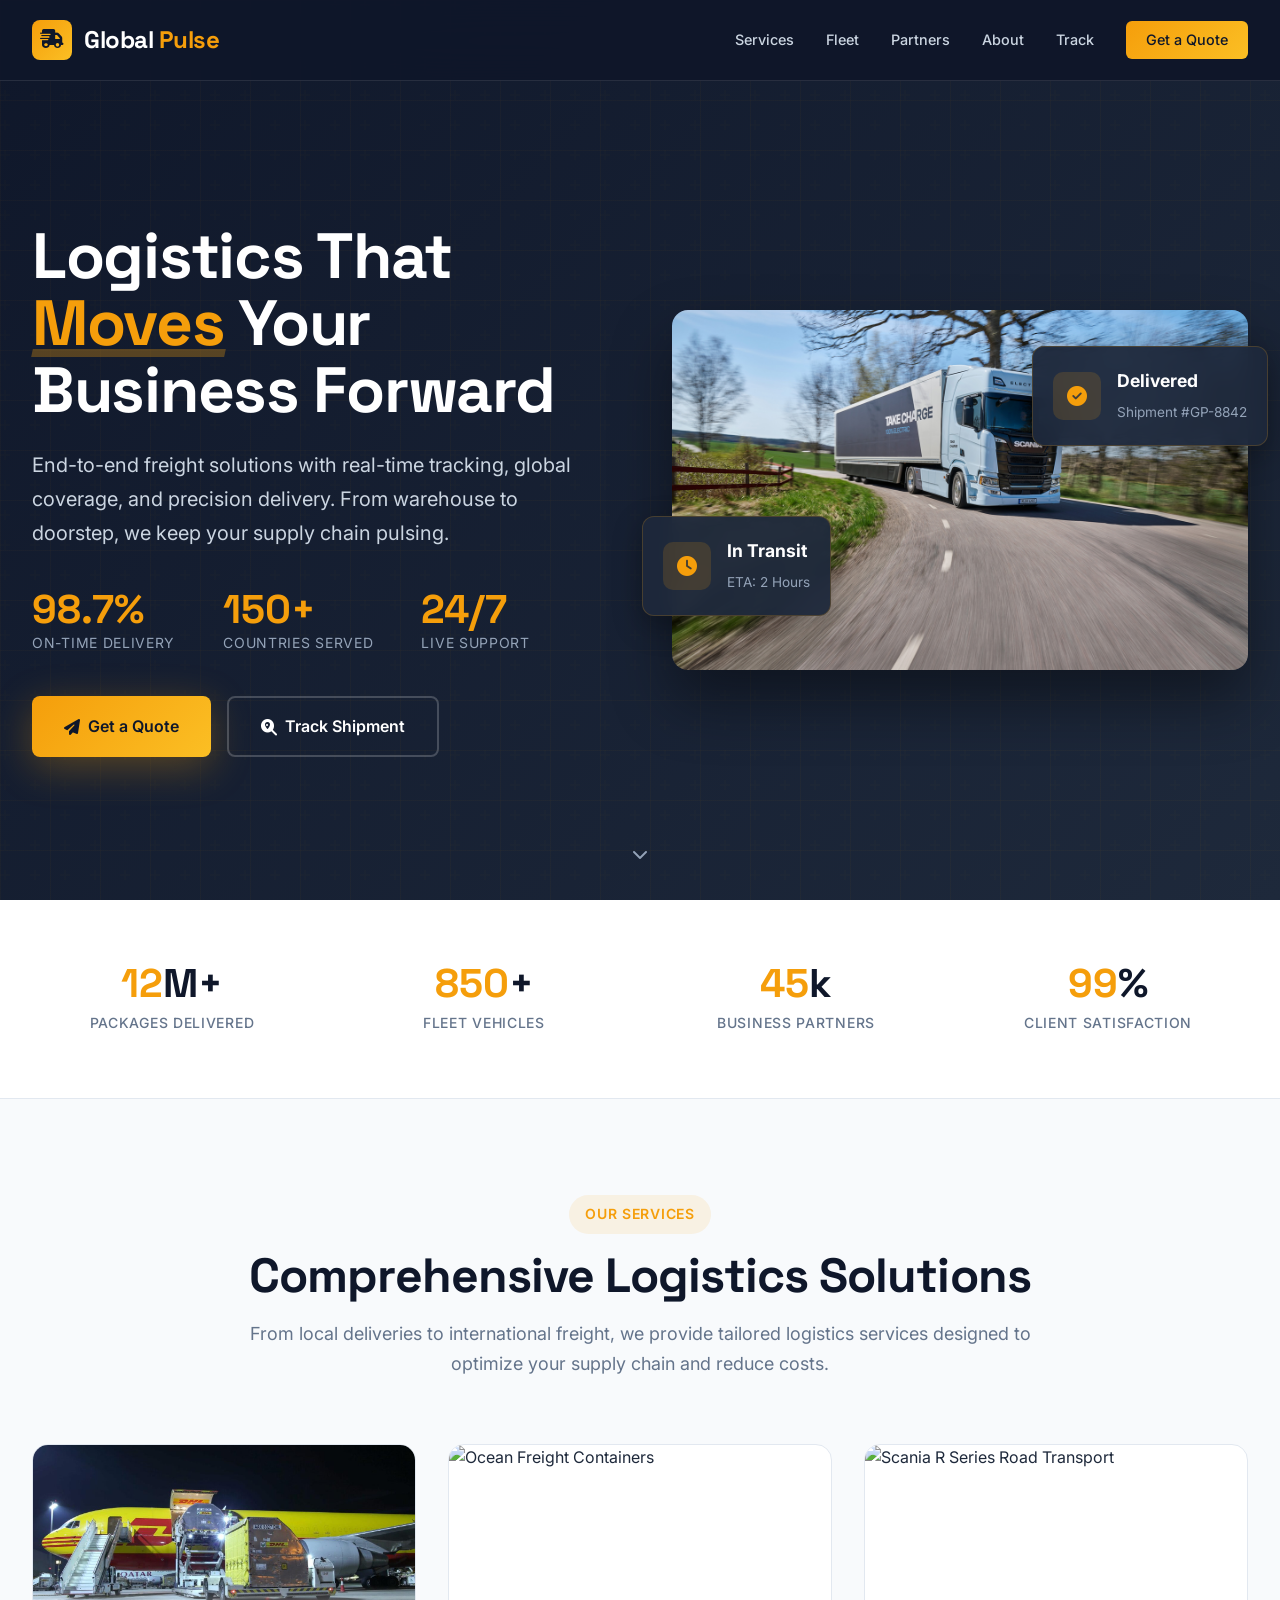
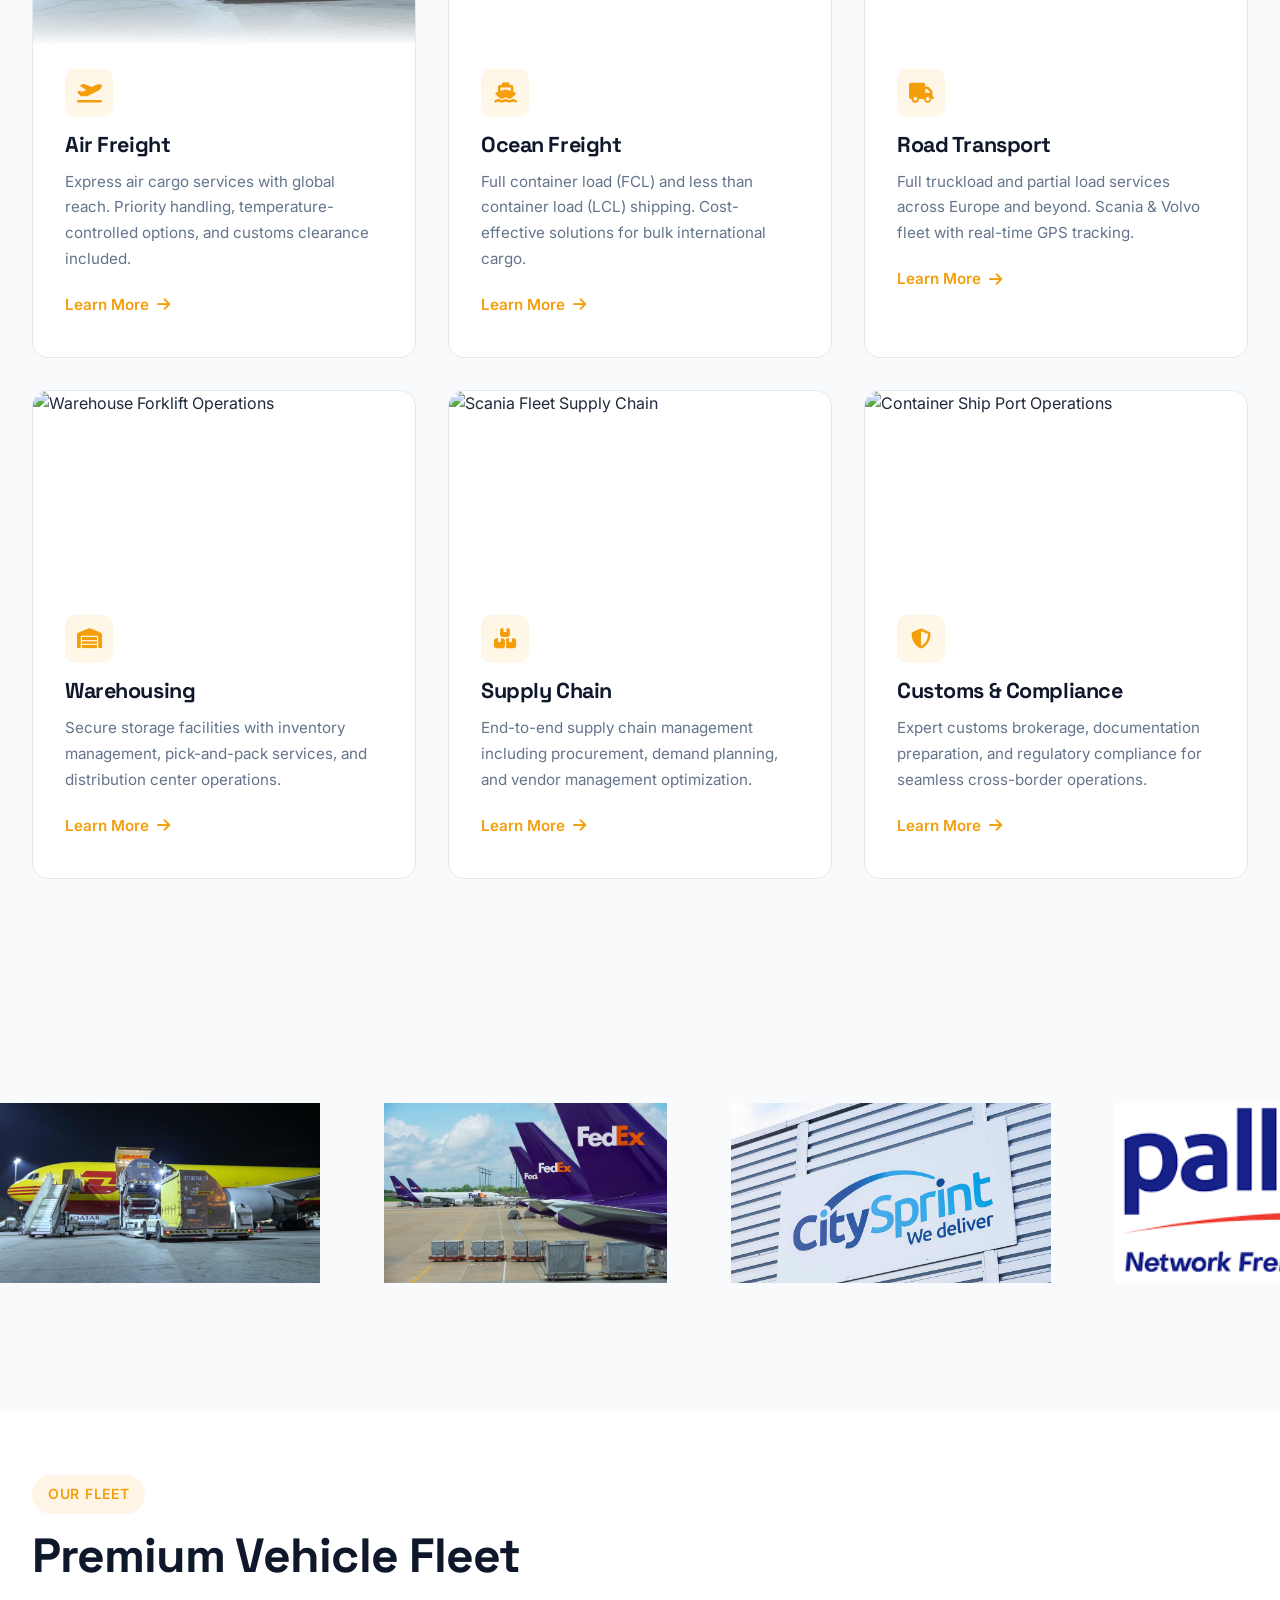
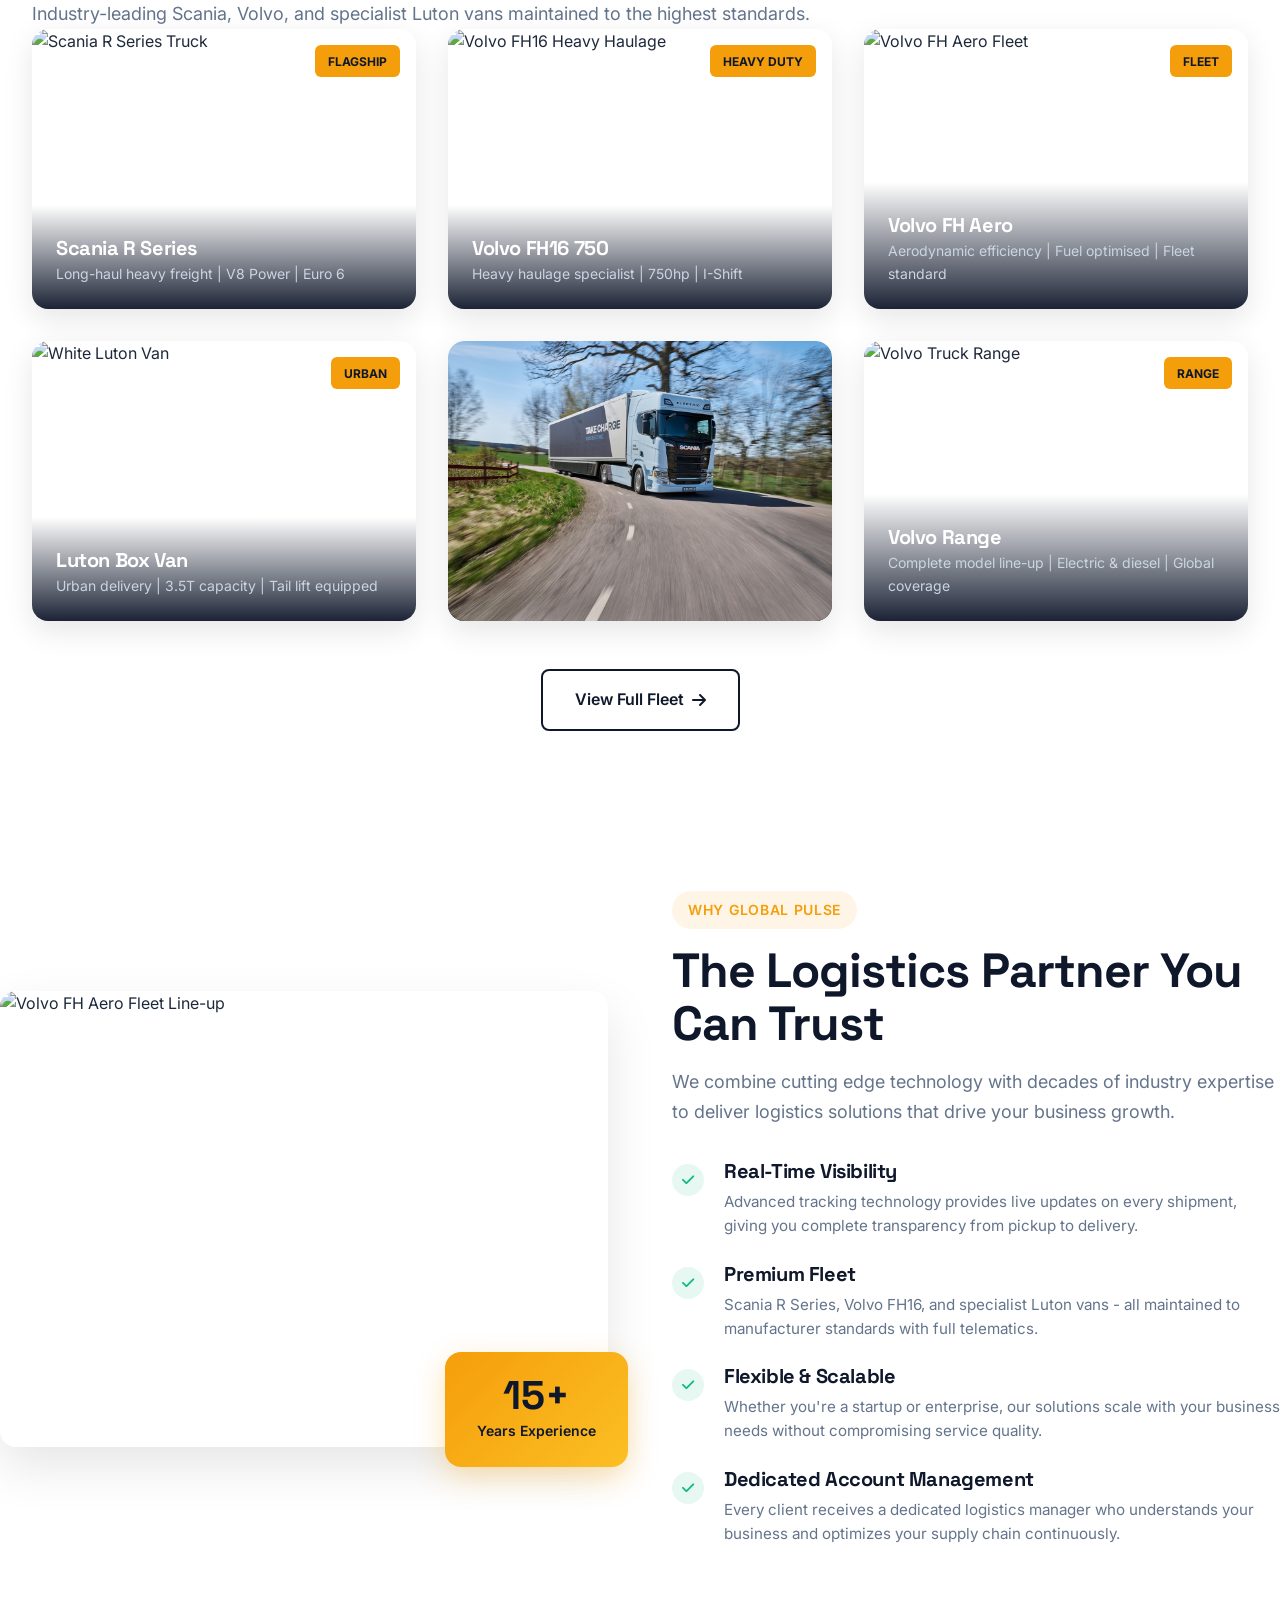
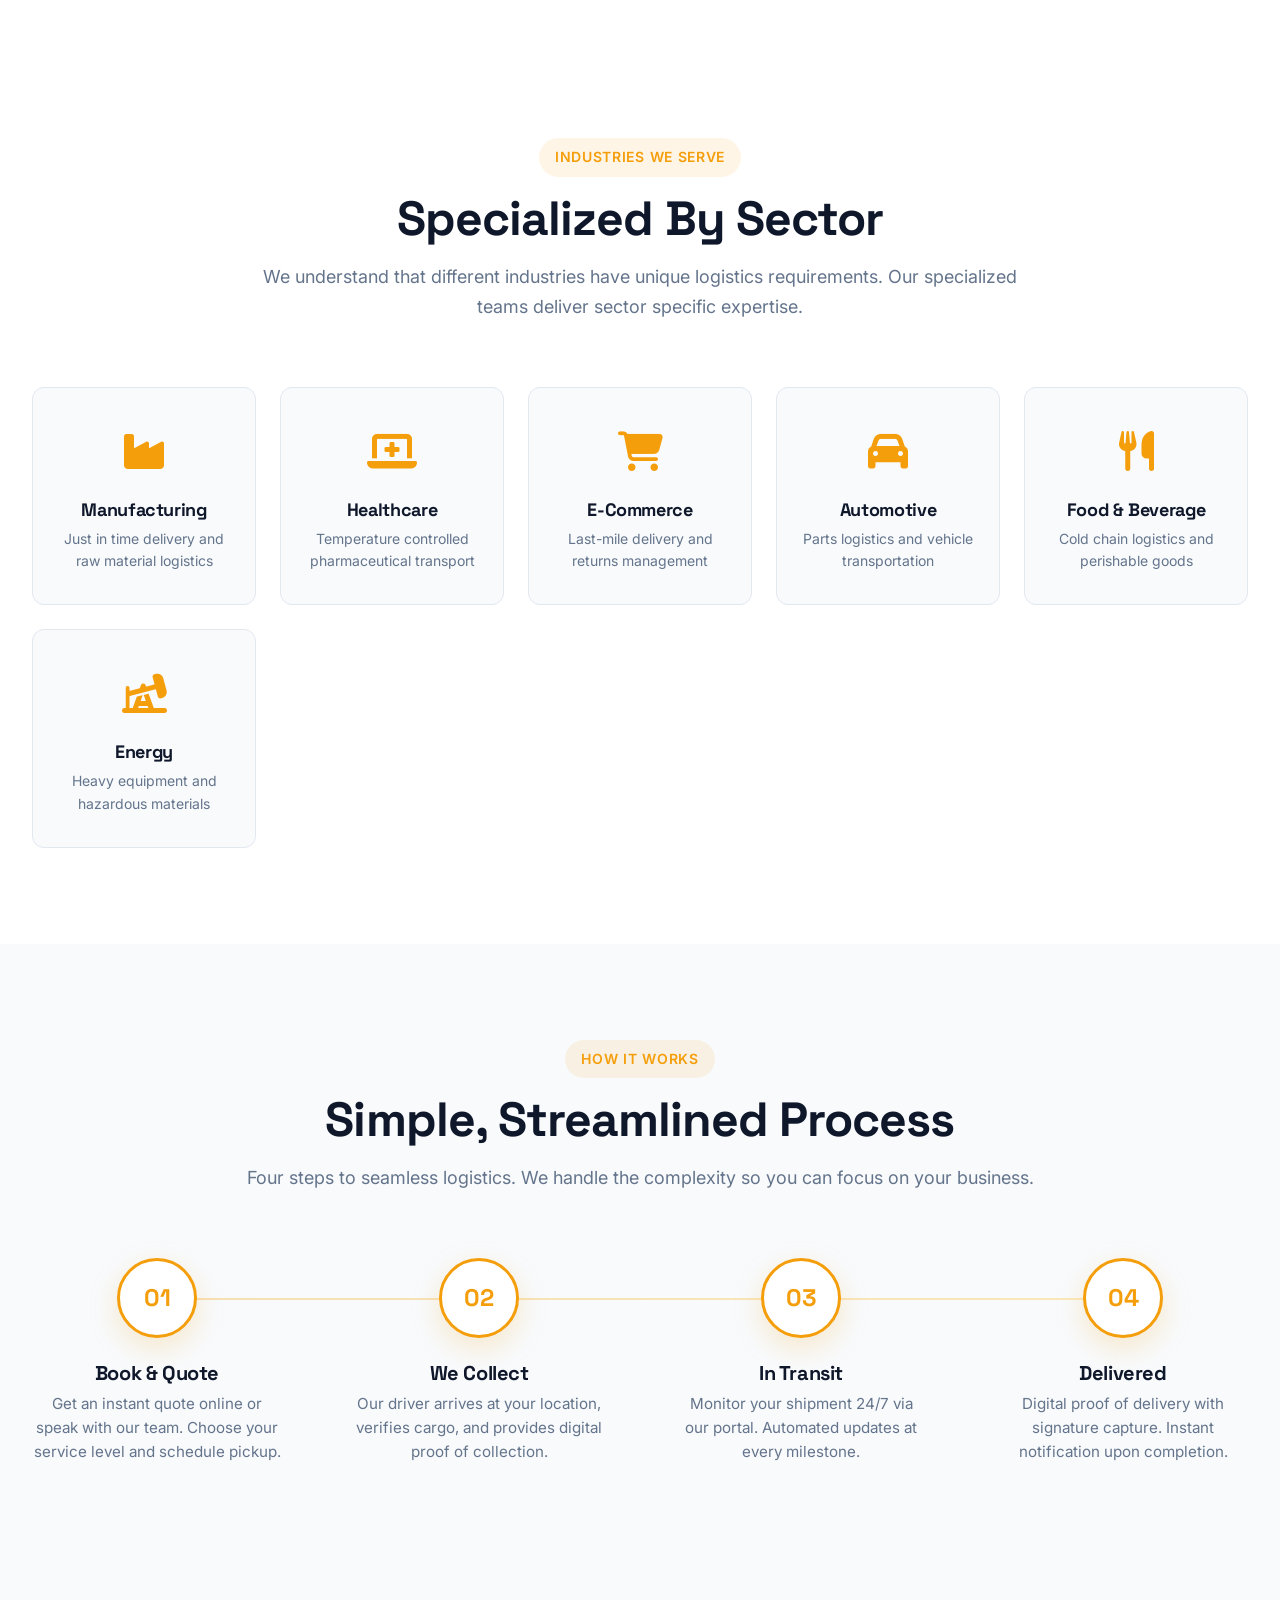
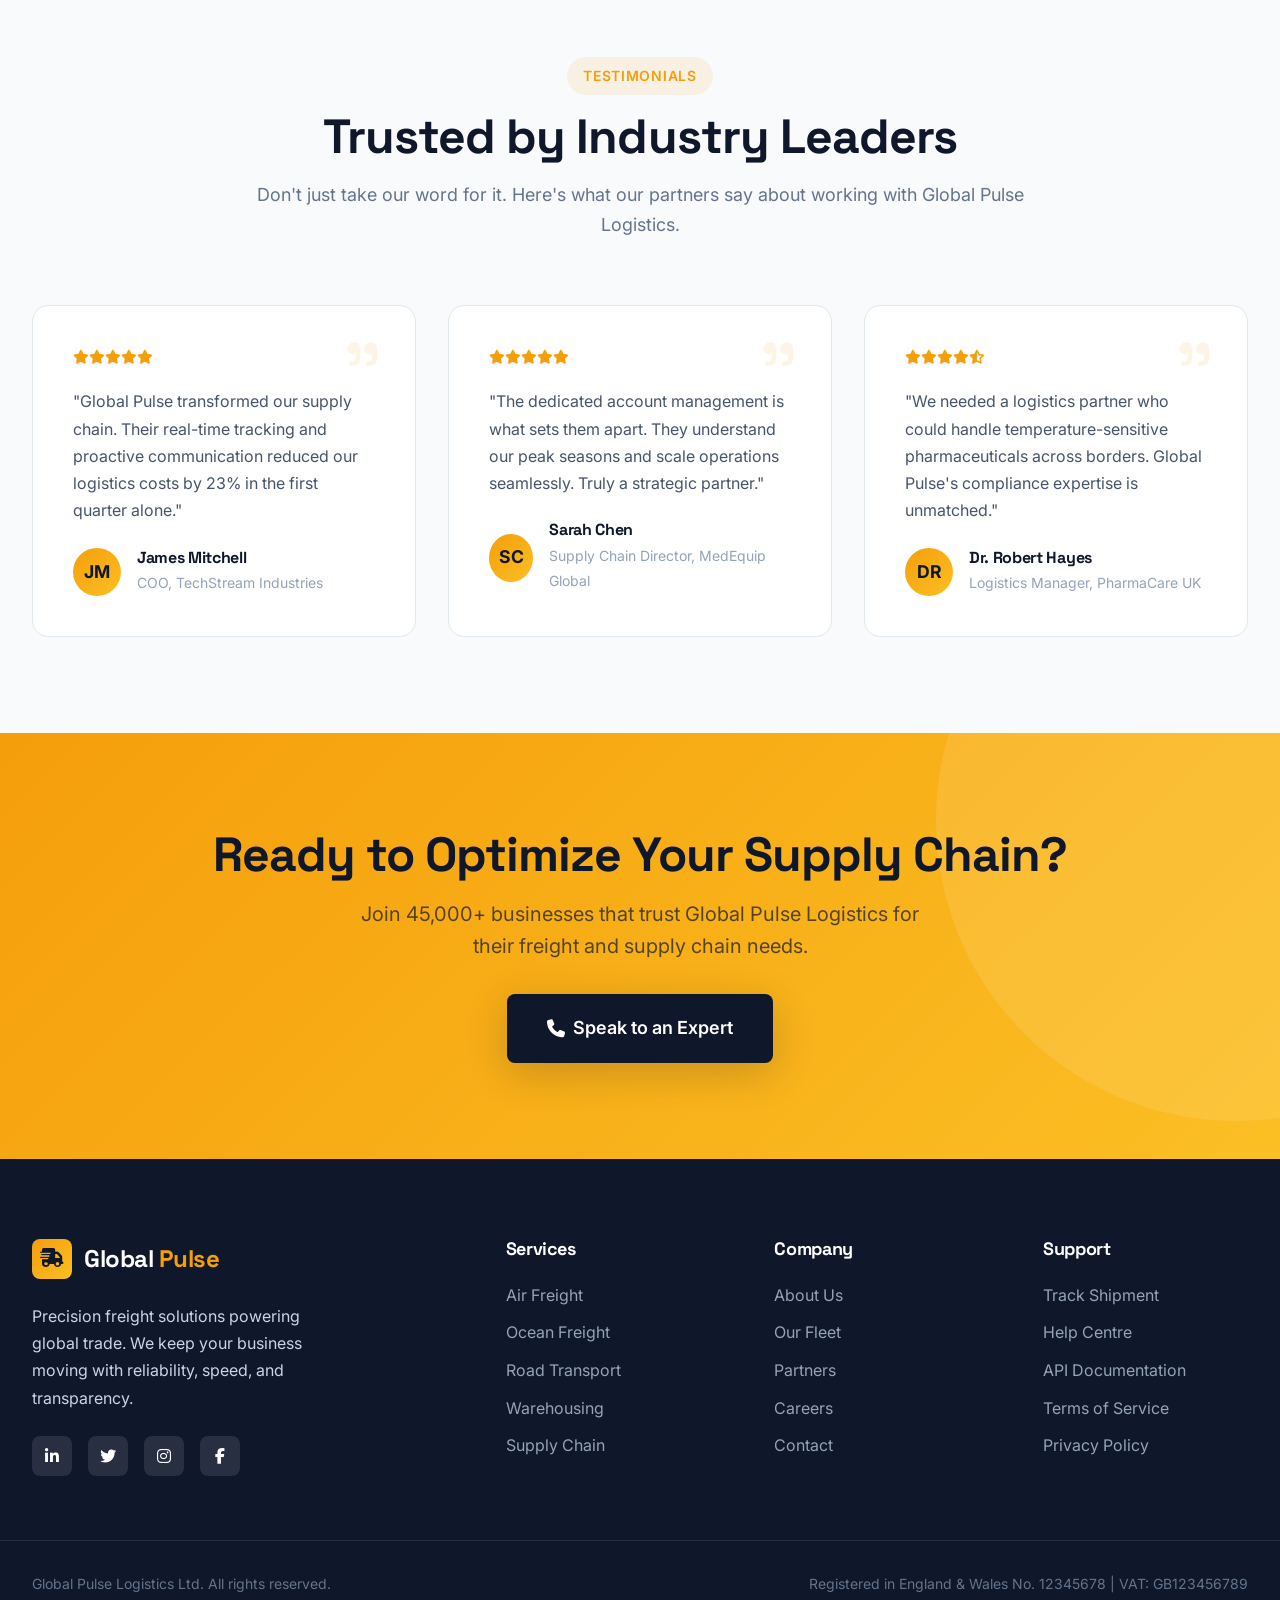
==== index.html @ 1e4da86e "Update index.html" ====
<!DOCTYPE html>
<html lang="en">
<head>
    <meta charset="UTF-8">
    <meta name="viewport" content="width=device-width, initial-scale=1.0">
    <title>Global Pulse Logistics | Precision Freight Solutions</title>
    <meta name="description" content="End-to-end freight solutions with real-time tracking, global coverage, and precision delivery. Scania, Volvo, and Luton van fleet.">
    <link rel="preconnect" href="https://fonts.googleapis.com">
    <link rel="preconnect" href="https://fonts.gstatic.com" crossorigin>
    <link href="https://fonts.googleapis.com/css2?family=Inter:wght@300;400;500;600;700;800;900&family=Space+Grotesk:wght@400;500;600;700&display=swap" rel="stylesheet">
    <link rel="stylesheet" href="https://cdnjs.cloudflare.com/ajax/libs/font-awesome/6.5.1/css/all.min.css">
    <link rel="stylesheet" href="css/styles.css">
</head>
<body>

    <!-- Navigation -->
    <nav class="navbar" id="navbar">
        <div class="nav-container">
            <a href="index.html" class="logo">
                <div class="logo-icon"><i class="fas fa-shipping-fast"></i></div>
                <div class="logo-text">Global <span>Pulse</span></div>
            </a>
            <ul class="nav-links">
                <li><a href="services.html">Services</a></li>
                <li><a href="fleet.html">Fleet</a></li>
                <li><a href="partners.html">Partners</a></li>
                <li><a href="about.html">About</a></li>
                <li><a href="tracking.html">Track</a></li>
                <li><a href="contact.html" class="nav-cta">Get a Quote</a></li>
            </ul>
            <button class="mobile-menu-btn" id="mobileMenuBtn"><i class="fas fa-bars"></i></button>
        </div>
    </nav>

    <!-- Mobile Menu -->
    <div class="mobile-menu" id="mobileMenu">
        <ul>
            <li><a href="services.html">Services</a></li>
            <li><a href="fleet.html">Fleet</a></li>
            <li><a href="partners.html">Partners</a></li>
            <li><a href="about.html">About Us</a></li>
            <li><a href="tracking.html">Track Shipment</a></li>
            <li><a href="contact.html" class="nav-cta">Get a Quote</a></li>
        </ul>
    </div>

    <!-- Hero Section -->
    <section class="hero">
        <div class="hero-grid"></div>
        <div class="hero-container">
            <div class="hero-content fade-in">
                <h1>Logistics That <span class="highlight">Moves</span> Your Business Forward</h1>
                <p class="hero-subtitle">End-to-end freight solutions with real-time tracking, global coverage, and precision delivery. From warehouse to doorstep, we keep your supply chain pulsing.</p>
                <div class="hero-stats">
                    <div class="stat-item">
                        <span class="stat-number">98.7%</span>
                        <span class="stat-label">On-Time Delivery</span>
                    </div>
                    <div class="stat-item">
                        <span class="stat-number">150+</span>
                        <span class="stat-label">Countries Served</span>
                    </div>
                    <div class="stat-item">
                        <span class="stat-number">24/7</span>
                        <span class="stat-label">Live Support</span>
                    </div>
                </div>
                <div class="hero-buttons">
                    <a href="contact.html" class="btn btn-primary"><i class="fas fa-paper-plane"></i> Get a Quote</a>
                    <a href="tracking.html" class="btn btn-secondary"><i class="fas fa-search-location"></i> Track Shipment</a>
                </div>
            </div>
            <div class="hero-visual fade-in">
                <div class="hero-image-container">
                    <img src="images/hero-truck.jpg" class="hero-image">
                    <div class="floating-card card-1">
                        <div class="floating-icon"><i class="fas fa-check-circle"></i></div>
                        <div class="floating-text"><strong>Delivered</strong><span>Shipment #GP-8842</span></div>
                    </div>
                    <div class="floating-card card-2">
                        <div class="floating-icon"><i class="fas fa-clock"></i></div>
                        <div class="floating-text"><strong>In Transit</strong><span>ETA: 2 Hours</span></div>
                    </div>
                </div>
            </div>
        </div>
        <a href="#services" class="scroll-indicator"><i class="fas fa-chevron-down"></i></a>
    </section>

    <!-- Stats Bar -->
    <div class="stats-bar">
        <div class="stats-container">
            <div class="stats-item fade-in"><span class="number">12<span>M+</span></span><div class="label">Packages Delivered</div></div>
            <div class="stats-item fade-in"><span class="number">850<span>+</span></span><div class="label">Fleet Vehicles</div></div>
            <div class="stats-item fade-in"><span class="number">45<span>k</span></span><div class="label">Business Partners</div></div>
            <div class="stats-item fade-in"><span class="number">99<span>%</span></span><div class="label">Client Satisfaction</div></div>
        </div>
    </div>

    <!-- Services Section -->
    <section class="section services" id="services">
        <div class="section-header fade-in">
            <span class="section-tag">Our Services</span>
            <h2 class="section-title">Comprehensive Logistics Solutions</h2>
            <p class="section-subtitle">From local deliveries to international freight, we provide tailored logistics services designed to optimize your supply chain and reduce costs.</p>
        </div>
        <div class="services-grid">
            <div class="service-card fade-in">
                <div class="service-image-wrapper">
                    <img src="images/dhl.jpg" class="service-image">
                </div>
                <div class="service-content">
                    <div class="service-icon"><i class="fas fa-plane-departure"></i></div>
                    <h3>Air Freight</h3>
                    <p>Express air cargo services with global reach. Priority handling, temperature-controlled options, and customs clearance included.</p>
                    <a href="services.html" class="service-link">Learn More <i class="fas fa-arrow-right"></i></a>
                </div>
            </div>
            <div class="service-card fade-in">
                <div class="service-image-wrapper">
                    <img src="https://uniserve.co.uk/wp-content/uploads/2025/07/Uniserve-Sea-freight-Containers-How-to-choose-the-right-one-for-you.jpg" alt="Ocean Freight Containers" class="service-image">
                </div>
                <div class="service-content">
                    <div class="service-icon"><i class="fas fa-ship"></i></div>
                    <h3>Ocean Freight</h3>
                    <p>Full container load (FCL) and less than container load (LCL) shipping. Cost-effective solutions for bulk international cargo.</p>
                    <a href="services.html" class="service-link">Learn More <i class="fas fa-arrow-right"></i></a>
                </div>
            </div>
            <div class="service-card fade-in">
                <div class="service-image-wrapper">
                    <img src="https://www.fullyloaded.com.au/wp-content/uploads/2023/06/scania-anglesea-drive-2023-r-770-v8-long-cab-dsc_1279-2-22101128-1024x681.jpg" alt="Scania R Series Road Transport" class="service-image">
                </div>
                <div class="service-content">
                    <div class="service-icon"><i class="fas fa-truck"></i></div>
                    <h3>Road Transport</h3>
                    <p>Full truckload and partial load services across Europe and beyond. Scania & Volvo fleet with real-time GPS tracking.</p>
                    <a href="services.html" class="service-link">Learn More <i class="fas fa-arrow-right"></i></a>
                </div>
            </div>
            <div class="service-card fade-in">
                <div class="service-image-wrapper">
                    <img src="https://mecaluxcom.cdnwm.com/documents/d/global/m40p12-carretillas-elevadoras?e=jpg" alt="Warehouse Forklift Operations" class="service-image">
                </div>
                <div class="service-content">
                    <div class="service-icon"><i class="fas fa-warehouse"></i></div>
                    <h3>Warehousing</h3>
                    <p>Secure storage facilities with inventory management, pick-and-pack services, and distribution center operations.</p>
                    <a href="services.html" class="service-link">Learn More <i class="fas fa-arrow-right"></i></a>
                </div>
            </div>
            <div class="service-card fade-in">
                <div class="service-image-wrapper">
                    <img src="https://blog.gettransport.com/wp-content/uploads/2025/07/2025071322245149993.jpg.webp" alt="Scania Fleet Supply Chain" class="service-image">
                </div>
                <div class="service-content">
                    <div class="service-icon"><i class="fas fa-boxes-stacked"></i></div>
                    <h3>Supply Chain</h3>
                    <p>End-to-end supply chain management including procurement, demand planning, and vendor management optimization.</p>
                    <a href="services.html" class="service-link">Learn More <i class="fas fa-arrow-right"></i></a>
                </div>
            </div>
            <div class="service-card fade-in">
                <div class="service-image-wrapper">
                    <img src="https://www.cnbayarea.org.cn/img/0/589/589219/1050005.jpg" alt="Container Ship Port Operations" class="service-image">
                </div>
                <div class="service-content">
                    <div class="service-icon"><i class="fas fa-shield-halved"></i></div>
                    <h3>Customs & Compliance</h3>
                    <p>Expert customs brokerage, documentation preparation, and regulatory compliance for seamless cross-border operations.</p>
                    <a href="services.html" class="service-link">Learn More <i class="fas fa-arrow-right"></i></a>
                </div>
            </div>
        </div>
    </section>

    <!-- Partners Section -->
    <section class="section partners">
        <div class="partners-slider">
    <div class="partners-track">
        <img src="images/dhl.jpg" alt="Partner Logo">
        <img src="images/fedex.jpg" alt="Partner Logo">
        <img src="images/CitySprint.jpg" alt="Partner Logo">
        <img src="images/palletline.png" alt="Partner Logo">
        <img src="images/pallettrack.png" alt="Partner Logo">

        <!-- Duplicate for seamless loop -->
        <img src="images/dhl.jpg" alt="Partner Logo">
        <img src="images/fedex.jpg" alt="Partner Logo">
        <img src="images/CitySprint.jpg" alt="Partner Logo">
        <img src="images/palletline.png" alt="Partner Logo">
        <img src="images/pallettrack.png" alt="Partner Logo">
    </div>
</div>
    </section>

    <!-- Fleet Showcase -->
    <section class="fleet-showcase">
        <div class="container">
            <div class="fleet-header fade-in">
                <span class="section-tag">Our Fleet</span>
                <h2 class="section-title">Premium Vehicle Fleet</h2>
                <p class="section-subtitle">Industry-leading Scania, Volvo, and specialist Luton vans maintained to the highest standards.</p>
            </div>
            <div class="fleet-grid">
                <div class="fleet-card fade-in">
                    <img src="https://www.fullyloaded.com.au/wp-content/uploads/2023/06/scania-anglesea-drive-2023-r-770-v8-long-cab-dsc_1279-2-22101128-1024x681.jpg" alt="Scania R Series Truck">
                    <span class="fleet-badge">Flagship</span>
                    <div class="fleet-overlay">
                        <h4>Scania R Series</h4>
                        <p>Long-haul heavy freight | V8 Power | Euro 6</p>
                    </div>
                </div>
                <div class="fleet-card fade-in">
                    <img src="https://assets.volvo.com/is/image/VolvoInformationTechnologyAB/CGE25172-A5-050?wid=1024" alt="Volvo FH16 Heavy Haulage">
                    <span class="fleet-badge">Heavy Duty</span>
                    <div class="fleet-overlay">
                        <h4>Volvo FH16 750</h4>
                        <p>Heavy haulage specialist | 750hp | I-Shift</p>
                    </div>
                </div>
                <div class="fleet-card fade-in">
                    <img src="https://cdn-trans.info/uploads/2025/02/c406365f35a1447c9ca304a02cd.webp" alt="Volvo FH Aero Fleet">
                    <span class="fleet-badge">Fleet</span>
                    <div class="fleet-overlay">
                        <h4>Volvo FH Aero</h4>
                        <p>Aerodynamic efficiency | Fuel optimised | Fleet standard</p>
                    </div>
                </div>
                <div class="fleet-card fade-in">
                    <img src="https://www.london-man-van.com/vans/side-Luton-Van.webp" alt="White Luton Van">
                    <span class="fleet-badge">Urban</span>
                    <div class="fleet-overlay">
                        <h4>Luton Box Van</h4>
                        <p>Urban delivery | 3.5T capacity | Tail lift equipped</p>
                    </div>
                </div>
                <div class="fleet-card fade-in">
                    <img src="images/hero-truck.jpg" class="hero-image">
                    <span class="fleet-badge">Electric</span>
                    <div class="fleet-overlay">
                        <h4>Scania Electric</h4>
                        <p>Zero emission | 300km range | Sustainable logistics</p>
                    </div>
                </div>
                <div class="fleet-card fade-in">
                    <img src="https://assets.volvo.com/is/image/VolvoInformationTechnologyAB/Volvo-Trucks-FH-Aero-Range-from-side-angle-2048x1045?qlt=82&wid=1440&ts=1705058618654&dpr=off&fit=constrain" alt="Volvo Truck Range">
                    <span class="fleet-badge">Range</span>
                    <div class="fleet-overlay">
                        <h4>Volvo Range</h4>
                        <p>Complete model line-up | Electric & diesel | Global coverage</p>
                    </div>
                </div>
            </div>
            <div style="text-align: center; margin-top: 3rem;">
                <a href="fleet.html" class="btn btn-outline">View Full Fleet <i class="fas fa-arrow-right"></i></a>
            </div>
        </div>
    </section>

    <!-- Why Choose Us -->
    <section class="section features" id="why-us">
        <div class="features-container">
            <div class="features-grid">
                <div class="features-image fade-in">
                    <img src="https://cdn-trans.info/uploads/2025/02/c406365f35a1447c9ca304a02cd.webp" alt="Volvo FH Aero Fleet Line-up" class="features-image-main">
                    <div class="experience-badge">
                        <div class="years">15+</div>
                        <div class="text">Years Experience</div>
                    </div>
                </div>
                <div class="features-content fade-in">
                    <span class="section-tag">Why Global Pulse</span>
                    <h2 class="section-title">The Logistics Partner You Can Trust</h2>
                    <p class="section-subtitle" style="margin-bottom: 2rem;">We combine cutting edge technology with decades of industry expertise to deliver logistics solutions that drive your business growth.</p>
                    <div class="features-list">
                        <div class="feature-item">
                            <div class="feature-check"><i class="fas fa-check"></i></div>
                            <div class="feature-content">
                                <h4>Real-Time Visibility</h4>
                                <p>Advanced tracking technology provides live updates on every shipment, giving you complete transparency from pickup to delivery.</p>
                            </div>
                        </div>
                        <div class="feature-item">
                            <div class="feature-check"><i class="fas fa-check"></i></div>
                            <div class="feature-content">
                                <h4>Premium Fleet</h4>
                                <p>Scania R Series, Volvo FH16, and specialist Luton vans - all maintained to manufacturer standards with full telematics.</p>
                            </div>
                        </div>
                        <div class="feature-item">
                            <div class="feature-check"><i class="fas fa-check"></i></div>
                            <div class="feature-content">
                                <h4>Flexible & Scalable</h4>
                                <p>Whether you're a startup or enterprise, our solutions scale with your business needs without compromising service quality.</p>
                            </div>
                        </div>
                        <div class="feature-item">
                            <div class="feature-check"><i class="fas fa-check"></i></div>
                            <div class="feature-content">
                                <h4>Dedicated Account Management</h4>
                                <p>Every client receives a dedicated logistics manager who understands your business and optimizes your supply chain continuously.</p>
                            </div>
                        </div>
                    </div>
                </div>
            </div>
        </div>
    </section>

    <!-- Industries -->
    <section class="section industries" id="industries">
        <div class="section-header fade-in">
            <span class="section-tag">Industries We Serve</span>
            <h2 class="section-title">Specialized By Sector</h2>
            <p class="section-subtitle">We understand that different industries have unique logistics requirements. Our specialized teams deliver sector specific expertise.</p>
        </div>
        <div class="industries-grid">
            <div class="industry-card fade-in">
                <div class="industry-icon"><i class="fas fa-industry"></i></div>
                <h4>Manufacturing</h4>
                <p>Just in time delivery and raw material logistics</p>
            </div>
            <div class="industry-card fade-in">
                <div class="industry-icon"><i class="fas fa-laptop-medical"></i></div>
                <h4>Healthcare</h4>
                <p>Temperature controlled pharmaceutical transport</p>
            </div>
            <div class="industry-card fade-in">
                <div class="industry-icon"><i class="fas fa-shopping-cart"></i></div>
                <h4>E-Commerce</h4>
                <p>Last-mile delivery and returns management</p>
            </div>
            <div class="industry-card fade-in">
                <div class="industry-icon"><i class="fas fa-car"></i></div>
                <h4>Automotive</h4>
                <p>Parts logistics and vehicle transportation</p>
            </div>
            <div class="industry-card fade-in">
                <div class="industry-icon"><i class="fas fa-utensils"></i></div>
                <h4>Food & Beverage</h4>
                <p>Cold chain logistics and perishable goods</p>
            </div>
            <div class="industry-card fade-in">
                <div class="industry-icon"><i class="fas fa-oil-well"></i></div>
                <h4>Energy</h4>
                <p>Heavy equipment and hazardous materials</p>
            </div>
        </div>
    </section>

    <!-- Process -->
    <section class="section process">
        <div class="section-header fade-in">
            <span class="section-tag">How It Works</span>
            <h2 class="section-title">Simple, Streamlined Process</h2>
            <p class="section-subtitle">Four steps to seamless logistics. We handle the complexity so you can focus on your business.</p>
        </div>
        <div class="process-steps">
            <div class="process-step fade-in">
                <div class="step-number">01</div>
                <div class="step-content">
                    <h4>Book & Quote</h4>
                    <p>Get an instant quote online or speak with our team. Choose your service level and schedule pickup.</p>
                </div>
            </div>
            <div class="process-step fade-in">
                <div class="step-number">02</div>
                <div class="step-content">
                    <h4>We Collect</h4>
                    <p>Our driver arrives at your location, verifies cargo, and provides digital proof of collection.</p>
                </div>
            </div>
            <div class="process-step fade-in">
                <div class="step-number">03</div>
                <div class="step-content">
                    <h4>In Transit</h4>
                    <p>Monitor your shipment 24/7 via our portal. Automated updates at every milestone.</p>
                </div>
            </div>
            <div class="process-step fade-in">
                <div class="step-number">04</div>
                <div class="step-content">
                    <h4>Delivered</h4>
                    <p>Digital proof of delivery with signature capture. Instant notification upon completion.</p>
                </div>
            </div>
        </div>
    </section>

    <!-- Testimonials -->
    <section class="section testimonials">
        <div class="section-header fade-in">
            <span class="section-tag">Testimonials</span>
            <h2 class="section-title">Trusted by Industry Leaders</h2>
            <p class="section-subtitle">Don't just take our word for it. Here's what our partners say about working with Global Pulse Logistics.</p>
        </div>
        <div class="testimonials-grid">
            <div class="testimonial-card fade-in">
                <div class="testimonial-stars">
                    <i class="fas fa-star"></i><i class="fas fa-star"></i><i class="fas fa-star"></i><i class="fas fa-star"></i><i class="fas fa-star"></i>
                </div>
                <p class="testimonial-text">"Global Pulse transformed our supply chain. Their real-time tracking and proactive communication reduced our logistics costs by 23% in the first quarter alone."</p>
                <div class="testimonial-author">
                    <div class="author-avatar">JM</div>
                    <div class="author-info">
                        <h4>James Mitchell</h4>
                        <span>COO, TechStream Industries</span>
                    </div>
                </div>
            </div>
            <div class="testimonial-card fade-in">
                <div class="testimonial-stars">
                    <i class="fas fa-star"></i><i class="fas fa-star"></i><i class="fas fa-star"></i><i class="fas fa-star"></i><i class="fas fa-star"></i>
                </div>
                <p class="testimonial-text">"The dedicated account management is what sets them apart. They understand our peak seasons and scale operations seamlessly. Truly a strategic partner."</p>
                <div class="testimonial-author">
                    <div class="author-avatar">SC</div>
                    <div class="author-info">
                        <h4>Sarah Chen</h4>
                        <span>Supply Chain Director, MedEquip Global</span>
                    </div>
                </div>
            </div>
            <div class="testimonial-card fade-in">
                <div class="testimonial-stars">
                    <i class="fas fa-star"></i><i class="fas fa-star"></i><i class="fas fa-star"></i><i class="fas fa-star"></i><i class="fas fa-star-half-alt"></i>
                </div>
                <p class="testimonial-text">"We needed a logistics partner who could handle temperature-sensitive pharmaceuticals across borders. Global Pulse's compliance expertise is unmatched."</p>
                <div class="testimonial-author">
                    <div class="author-avatar">DR</div>
                    <div class="author-info">
                        <h4>Dr. Robert Hayes</h4>
                        <span>Logistics Manager, PharmaCare UK</span>
                    </div>
                </div>
            </div>
        </div>
    </section>

    <!-- CTA Section -->
    <section class="section cta">
        <div class="cta-container fade-in">
            <h2>Ready to Optimize Your Supply Chain?</h2>
            <p>Join 45,000+ businesses that trust Global Pulse Logistics for their freight and supply chain needs.</p>
            <a href="contact.html" class="btn btn-primary" style="font-size: 1.125rem; padding: 1.25rem 2.5rem;">
                <i class="fas fa-phone"></i> Speak to an Expert
            </a>
        </div>
    </section>

    <!-- Footer -->
    <footer class="footer">
        <div class="footer-container">
            <div class="footer-brand">
                <a href="index.html" class="logo">
                    <div class="logo-icon"><i class="fas fa-shipping-fast"></i></div>
                    <div class="logo-text">Global <span>Pulse</span></div>
                </a>
                <p>Precision freight solutions powering global trade. We keep your business moving with reliability, speed, and transparency.</p>
                <div class="footer-social">
                    <a href="#" class="social-link"><i class="fab fa-linkedin-in"></i></a>
                    <a href="#" class="social-link"><i class="fab fa-twitter"></i></a>
                    <a href="#" class="social-link"><i class="fab fa-instagram"></i></a>
                    <a href="#" class="social-link"><i class="fab fa-facebook-f"></i></a>
                </div>
            </div>
            <div class="footer-column">
                <h4>Services</h4>
                <ul class="footer-links">
                    <li><a href="services.html">Air Freight</a></li>
                    <li><a href="services.html">Ocean Freight</a></li>
                    <li><a href="services.html">Road Transport</a></li>
                    <li><a href="services.html">Warehousing</a></li>
                    <li><a href="services.html">Supply Chain</a></li>
                </ul>
            </div>
            <div class="footer-column">
                <h4>Company</h4>
                <ul class="footer-links">
                    <li><a href="about.html">About Us</a></li>
                    <li><a href="fleet.html">Our Fleet</a></li>
                    <li><a href="partners.html">Partners</a></li>
                    <li><a href="#">Careers</a></li>
                    <li><a href="contact.html">Contact</a></li>
                </ul>
            </div>
            <div class="footer-column">
                <h4>Support</h4>
                <ul class="footer-links">
                    <li><a href="tracking.html">Track Shipment</a></li>
                    <li><a href="#">Help Centre</a></li>
                    <li><a href="#">API Documentation</a></li>
                    <li><a href="#">Terms of Service</a></li>
                    <li><a href="#">Privacy Policy</a></li>
                </ul>
            </div>
        </div>
        <div class="footer-bottom">
            <p> Global Pulse Logistics Ltd. All rights reserved.</p>
            <p>Registered in England & Wales No. 12345678 | VAT: GB123456789</p>
        </div>
    </footer>

    <script src="js/main.js"></script>
</body>
</html>
---- css/styles.css ----
/* ============================================
   GLOBAL PULSE LOGISTICS - SHARED STYLES
   ============================================ */

:root {
  --primary: #0f172a;
  --secondary: #1e293b;
  --accent: #f59e0b;
  --accent-light: #fbbf24;
  --white: #ffffff;
  --gray-50: #f8fafc;
  --gray-100: #f1f5f9;
  --gray-200: #e2e8f0;
  --gray-300: #cbd5e1;
  --gray-400: #94a3b8;
  --gray-500: #64748b;
  --gray-600: #475569;
  --gray-700: #334155;
  --gray-800: #1e293b;
  --gray-900: #0f172a;
  --success: #10b981;
}

* {
  margin: 0;
  padding: 0;
  box-sizing: border-box;
}

html {
  scroll-behavior: smooth;
}

body {
  font-family: 'Inter', sans-serif;
  color: var(--gray-800);
  background: var(--white);
  overflow-x: hidden;
  line-height: 1.6;
}

img {
  max-width: 100%;
  height: auto;
  display: block;
}

h1, h2, h3, h4, h5, h6 {
  font-family: 'Space Grotesk', sans-serif;
  font-weight: 700;
  line-height: 1.1;
  letter-spacing: -0.02em;
}

a {
  text-decoration: none;
  color: inherit;
}

/* ============================================
   NAVIGATION
   ============================================ */

.navbar {
  position: fixed;
  top: 0;
  left: 0;
  right: 0;
  z-index: 1000;
  background: rgba(15, 23, 42, 0.95);
  backdrop-filter: blur(20px);
  border-bottom: 1px solid rgba(255, 255, 255, 0.1);
  transition: all 0.3s ease;
}

.navbar.scrolled {
  background: rgba(15, 23, 42, 0.98);
  box-shadow: 0 4px 30px rgba(0, 0, 0, 0.3);
}

.nav-container {
  max-width: 1400px;
  margin: 0 auto;
  padding: 0 2rem;
  display: flex;
  justify-content: space-between;
  align-items: center;
  height: 80px;
}

.logo {
  display: flex;
  align-items: center;
  gap: 0.75rem;
  text-decoration: none;
  color: var(--white);
}

.logo-icon {
  width: 40px;
  height: 40px;
  background: linear-gradient(135deg, var(--accent), var(--accent-light));
  border-radius: 8px;
  display: flex;
  align-items: center;
  justify-content: center;
  font-size: 1.2rem;
  color: var(--primary);
}

.logo-text {
  font-family: 'Space Grotesk', sans-serif;
  font-weight: 700;
  font-size: 1.5rem;
  letter-spacing: -0.02em;
}

.logo-text span {
  color: var(--accent);
}

.nav-links {
  display: flex;
  list-style: none;
  gap: 2rem;
  align-items: center;
}

.nav-links a {
  text-decoration: none;
  color: var(--gray-300);
  font-weight: 500;
  font-size: 0.9rem;
  transition: color 0.3s ease;
  position: relative;
}

.nav-links a:hover,
.nav-links a.active {
  color: var(--accent);
}

.nav-links a::after {
  content: '';
  position: absolute;
  bottom: -4px;
  left: 0;
  width: 0;
  height: 2px;
  background: var(--accent);
  transition: width 0.3s ease;
}

.nav-links a:hover::after,
.nav-links a.active::after {
  width: 100%;
}

.nav-cta {
  background: linear-gradient(135deg, var(--accent), var(--accent-light));
  color: var(--primary) !important;
  padding: 0.65rem 1.25rem;
  border-radius: 6px;
  font-weight: 600;
  font-size: 0.85rem;
  transition: transform 0.3s ease, box-shadow 0.3s ease;
}

.nav-cta:hover {
  transform: translateY(-2px);
  box-shadow: 0 10px 30px rgba(245, 158, 11, 0.3);
}

.nav-cta::after {
  display: none !important;
}

.mobile-menu-btn {
  display: none;
  background: none;
  border: none;
  color: var(--white);
  font-size: 1.5rem;
  cursor: pointer;
}

/* ============================================
   MOBILE MENU
   ============================================ */

.mobile-menu {
  display: none;
  position: fixed;
  top: 80px;
  left: 0;
  right: 0;
  background: var(--primary);
  padding: 2rem;
  z-index: 999;
  border-top: 1px solid rgba(255, 255, 255, 0.1);
  transform: translateY(-100%);
  opacity: 0;
  transition: all 0.3s ease;
}

.mobile-menu.active {
  transform: translateY(0);
  opacity: 1;
  display: block;
}

.mobile-menu ul {
  list-style: none;
}

.mobile-menu li {
  margin-bottom: 1.25rem;
}

.mobile-menu a {
  color: var(--white);
  text-decoration: none;
  font-size: 1.125rem;
  font-weight: 500;
  display: block;
  padding: 0.5rem 0;
  border-bottom: 1px solid rgba(255, 255, 255, 0.1);
}

.mobile-menu a.active {
  color: var(--accent);
}

.mobile-menu .nav-cta {
  display: inline-block;
  margin-top: 1rem;
  text-align: center;
  width: 100%;
}

/* ============================================
   BUTTONS
   ============================================ */

.btn {
  display: inline-flex;
  align-items: center;
  gap: 0.5rem;
  padding: 1rem 2rem;
  border-radius: 8px;
  font-weight: 600;
  font-size: 1rem;
  text-decoration: none;
  transition: all 0.3s ease;
  cursor: pointer;
  border: none;
  font-family: inherit;
}

.btn-primary {
  background: linear-gradient(135deg, var(--accent), var(--accent-light));
  color: var(--primary);
  box-shadow: 0 10px 40px rgba(245, 158, 11, 0.3);
}

.btn-primary:hover {
  transform: translateY(-3px);
  box-shadow: 0 20px 50px rgba(245, 158, 11, 0.4);
}

.btn-secondary {
  background: transparent;
  color: var(--white);
  border: 2px solid rgba(255, 255, 255, 0.2);
}

.btn-secondary:hover {
  background: rgba(255, 255, 255, 0.1);
  border-color: var(--accent);
  color: var(--accent);
}

.btn-outline {
  background: transparent;
  color: var(--primary);
  border: 2px solid var(--primary);
}

.btn-outline:hover {
  background: var(--primary);
  color: var(--white);
}

.btn-dark {
  background: var(--primary);
  color: var(--white);
  box-shadow: 0 10px 40px rgba(15, 23, 42, 0.2);
}

.btn-dark:hover {
  background: var(--secondary);
  transform: translateY(-3px);
}

/* ============================================
   SECTION UTILITIES
   ============================================ */

.section {
  padding: 6rem 0;
  position: relative;
}

.section-header {
  text-align: center;
  max-width: 800px;
  margin: 0 auto 4rem;
}

.section-tag {
  display: inline-block;
  padding: 0.5rem 1rem;
  background: rgba(245, 158, 11, 0.1);
  color: var(--accent);
  border-radius: 50px;
  font-size: 0.875rem;
  font-weight: 600;
  text-transform: uppercase;
  letter-spacing: 0.05em;
  margin-bottom: 1rem;
}

.section-title {
  font-size: clamp(2rem, 4vw, 3rem);
  color: var(--primary);
  margin-bottom: 1rem;
}

.section-subtitle {
  font-size: 1.125rem;
  color: var(--gray-500);
  line-height: 1.7;
}

.container {
  max-width: 1400px;
  margin: 0 auto;
  padding: 0 2rem;
}

/* ============================================
   PAGE HERO (Inner Pages)
   ============================================ */

.page-hero {
  min-height: 50vh;
  background: linear-gradient(135deg, var(--primary) 0%, var(--secondary) 100%);
  display: flex;
  align-items: center;
  justify-content: center;
  text-align: center;
  position: relative;
  overflow: hidden;
  padding-top: 80px;
}

.page-hero::before {
  content: '';
  position: absolute;
  top: 0;
  left: 0;
  right: 0;
  bottom: 0;
  background: url("data:image/svg+xml,%3Csvg width='60' height='60' viewBox='0 0 60 60' xmlns='http://www.w3.org/2000/svg'%3E%3Cg fill='none' fill-rule='evenodd'%3E%3Cg fill='%23f59e0b' fill-opacity='0.03'%3E%3Cpath d='M36 34v-4h-2v4h-4v2h4v4h2v-4h4v-2h-4zm0-30V0h-2v4h-4v2h4v4h2V6h4V4h-4zM6 34v-4H4v4H0v2h4v4h2v-4h4v-2H6zM6 4V0H4v4H0v2h4v4h2V6h4V4H6z'/%3E%3C/g%3E%3C/g%3E%3C/svg%3E");
  opacity: 0.5;
}

.page-hero-content {
  position: relative;
  z-index: 2;
  padding: 4rem 2rem;
}

.page-hero-content h1 {
  font-size: clamp(2.5rem, 5vw, 4rem);
  color: var(--white);
  margin-bottom: 1rem;
}

.page-hero-content p {
  font-size: 1.25rem;
  color: var(--gray-300);
  max-width: 600px;
  margin: 0 auto;
}

.breadcrumbs {
  display: flex;
  align-items: center;
  justify-content: center;
  gap: 0.5rem;
  margin-bottom: 1.5rem;
  color: var(--gray-400);
  font-size: 0.875rem;
}

.breadcrumbs a {
  color: var(--accent);
  transition: opacity 0.3s;
}

.breadcrumbs a:hover {
  opacity: 0.8;
}

/* ============================================
   HOME HERO
   ============================================ */

.hero {
  min-height: 100vh;
  background: linear-gradient(135deg, var(--primary) 0%, var(--secondary) 100%);
  display: flex;
  align-items: center;
  position: relative;
  overflow: hidden;
  padding-top: 80px;
}

.hero::before {
  content: '';
  position: absolute;
  top: 0;
  left: 0;
  right: 0;
  bottom: 0;
  background: url("data:image/svg+xml,%3Csvg width='60' height='60' viewBox='0 0 60 60' xmlns='http://www.w3.org/2000/svg'%3E%3Cg fill='none' fill-rule='evenodd'%3E%3Cg fill='%23f59e0b' fill-opacity='0.03'%3E%3Cpath d='M36 34v-4h-2v4h-4v2h4v4h2v-4h4v-2h-4zm0-30V0h-2v4h-4v2h4v4h2V6h4V4h-4zM6 34v-4H4v4H0v2h4v4h2v-4h4v-2H6zM6 4V0H4v4H0v2h4v4h2V6h4V4H6z'/%3E%3C/g%3E%3C/g%3E%3C/svg%3E");
  opacity: 0.5;
}

.hero-grid {
  position: absolute;
  top: 0;
  left: 0;
  right: 0;
  bottom: 0;
  background-image: 
    linear-gradient(rgba(245, 158, 11, 0.03) 1px, transparent 1px),
    linear-gradient(90deg, rgba(245, 158, 11, 0.03) 1px, transparent 1px);
  background-size: 50px 50px;
}

.hero-container {
  max-width: 1400px;
  margin: 0 auto;
  padding: 0 2rem;
  display: grid;
  grid-template-columns: 1fr 1fr;
  gap: 4rem;
  align-items: center;
  position: relative;
  z-index: 2;
}

.hero-content h1 {
  font-size: clamp(2.5rem, 5vw, 4.5rem);
  color: var(--white);
  margin-bottom: 1.5rem;
  line-height: 1.05;
}

.hero-content h1 .highlight {
  color: var(--accent);
  position: relative;
  display: inline-block;
}

.hero-content h1 .highlight::after {
  content: '';
  position: absolute;
  bottom: 0;
  left: 0;
  width: 100%;
  height: 8px;
  background: rgba(245, 158, 11, 0.3);
  z-index: -1;
  transform: skewX(-12deg);
}

.hero-subtitle {
  font-size: 1.25rem;
  color: var(--gray-300);
  margin-bottom: 2.5rem;
  max-width: 540px;
  line-height: 1.7;
}

.hero-stats {
  display: flex;
  gap: 3rem;
  margin-bottom: 2.5rem;
}

.stat-item {
  text-align: left;
}

.stat-number {
  font-family: 'Space Grotesk', sans-serif;
  font-size: 2.5rem;
  font-weight: 700;
  color: var(--accent);
  display: block;
  line-height: 1;
}

.stat-label {
  font-size: 0.875rem;
  color: var(--gray-400);
  text-transform: uppercase;
  letter-spacing: 0.05em;
  margin-top: 0.5rem;
}

.hero-buttons {
  display: flex;
  gap: 1rem;
  flex-wrap: wrap;
}

.hero-visual {
  position: relative;
  display: flex;
  justify-content: center;
  align-items: center;
}

.hero-image-container {
  position: relative;
  width: 100%;
  max-width: 600px;
}

.hero-image {
  width: 100%;
  border-radius: 16px;
  box-shadow: 0 30px 60px rgba(0, 0, 0, 0.4);
  position: relative;
  z-index: 2;
  overflow: hidden;
  aspect-ratio: 16/10;
  object-fit: cover;
}

.floating-card {
  position: absolute;
  background: rgba(30, 41, 59, 0.95);
  backdrop-filter: blur(10px);
  border: 1px solid rgba(245, 158, 11, 0.2);
  border-radius: 12px;
  padding: 1.25rem;
  display: flex;
  align-items: center;
  gap: 1rem;
  box-shadow: 0 10px 30px rgba(0, 0, 0, 0.3);
  z-index: 3;
  animation: float 6s ease-in-out infinite;
}

.floating-card.card-1 {
  top: 10%;
  right: -20px;
  animation-delay: 0s;
}

.floating-card.card-2 {
  bottom: 15%;
  left: -30px;
  animation-delay: 2s;
}

.floating-icon {
  width: 48px;
  height: 48px;
  background: rgba(245, 158, 11, 0.15);
  border-radius: 10px;
  display: flex;
  align-items: center;
  justify-content: center;
  color: var(--accent);
  font-size: 1.25rem;
}

.floating-text {
  color: var(--white);
}

.floating-text strong {
  display: block;
  font-size: 1.1rem;
  margin-bottom: 0.25rem;
}

.floating-text span {
  font-size: 0.85rem;
  color: var(--gray-400);
}

@keyframes float {
  0%, 100% { transform: translateY(0px); }
  50% { transform: translateY(-15px); }
}

.scroll-indicator {
  position: absolute;
  bottom: 2rem;
  left: 50%;
  transform: translateX(-50%);
  color: var(--gray-400);
  animation: bounce 2s infinite;
  cursor: pointer;
}

@keyframes bounce {
  0%, 20%, 50%, 80%, 100% { transform: translateX(-50%) translateY(0); }
  40% { transform: translateX(-50%) translateY(-10px); }
  60% { transform: translateX(-50%) translateY(-5px); }
}

/* ============================================
   STATS BAR
   ============================================ */

.stats-bar {
  background: var(--white);
  border-bottom: 1px solid var(--gray-200);
}

.stats-container {
  max-width: 1400px;
  margin: 0 auto;
  padding: 3rem 2rem;
  display: grid;
  grid-template-columns: repeat(4, 1fr);
  gap: 2rem;
  text-align: center;
}

.stats-item {
  padding: 1rem;
}

.stats-item .number {
  font-family: 'Space Grotesk', sans-serif;
  font-size: 2.5rem;
  font-weight: 700;
  color: var(--primary);
  display: block;
  line-height: 1;
}

.stats-item .number span {
  color: var(--accent);
}

.stats-item .label {
  font-size: 0.875rem;
  color: var(--gray-500);
  margin-top: 0.5rem;
  text-transform: uppercase;
  letter-spacing: 0.05em;
  font-weight: 500;
}

/* ============================================
   SERVICE CARDS
   ============================================ */

.services {
  background: var(--gray-50);
}

.services-grid {
  max-width: 1400px;
  margin: 0 auto;
  padding: 0 2rem;
  display: grid;
  grid-template-columns: repeat(auto-fit, minmax(320px, 1fr));
  gap: 2rem;
}

.service-card {
  background: var(--white);
  border-radius: 16px;
  overflow: hidden;
  border: 1px solid var(--gray-200);
  transition: all 0.4s ease;
  position: relative;
}

.service-card::before {
  content: '';
  position: absolute;
  top: 0;
  left: 0;
  width: 100%;
  height: 4px;
  background: linear-gradient(90deg, var(--accent), var(--accent-light));
  transform: scaleX(0);
  transform-origin: left;
  transition: transform 0.4s ease;
  z-index: 2;
}

.service-card:hover {
  transform: translateY(-8px);
  box-shadow: 0 20px 40px rgba(0, 0, 0, 0.08);
  border-color: transparent;
}

.service-card:hover::before {
  transform: scaleX(1);
}

.service-image {
  width: 100%;
  height: 200px;
  object-fit: cover;
  transition: transform 0.4s ease;
}

.service-card:hover .service-image {
  transform: scale(1.05);
}

.service-image-wrapper {
  overflow: hidden;
  position: relative;
}

.service-image-wrapper::after {
  content: '';
  position: absolute;
  bottom: 0;
  left: 0;
  right: 0;
  height: 60px;
  background: linear-gradient(to top, var(--white), transparent);
  z-index: 1;
}

.service-content {
  padding: 1.5rem 2rem 2.5rem;
}

.service-icon {
  width: 48px;
  height: 48px;
  background: linear-gradient(135deg, rgba(245, 158, 11, 0.1), rgba(251, 191, 36, 0.1));
  border-radius: 10px;
  display: flex;
  align-items: center;
  justify-content: center;
  font-size: 1.25rem;
  color: var(--accent);
  margin-bottom: 1rem;
  transition: all 0.3s ease;
}

.service-card:hover .service-icon {
  background: linear-gradient(135deg, var(--accent), var(--accent-light));
  color: var(--primary);
  transform: scale(1.1);
}

.service-card h3 {
  font-size: 1.35rem;
  margin-bottom: 0.75rem;
  color: var(--primary);
}

.service-card p {
  color: var(--gray-500);
  line-height: 1.7;
  margin-bottom: 1.25rem;
  font-size: 0.95rem;
}

.service-link {
  display: inline-flex;
  align-items: center;
  gap: 0.5rem;
  color: var(--accent);
  text-decoration: none;
  font-weight: 600;
  font-size: 0.95rem;
  transition: gap 0.3s ease;
}

.service-link:hover {
  gap: 0.75rem;
}

/* ============================================
   FLEET SHOWCASE
   ============================================ */

.fleet-showcase {
  background: var(--white);
  padding: 4rem 0;
}

.fleet-grid {
  display: grid;
  grid-template-columns: repeat(auto-fit, minmax(300px, 1fr));
  gap: 2rem;
}

.fleet-card {
  position: relative;
  border-radius: 16px;
  overflow: hidden;
  box-shadow: 0 10px 30px rgba(0, 0, 0, 0.1);
  transition: all 0.4s ease;
}

.fleet-card:hover {
  transform: translateY(-5px);
  box-shadow: 0 20px 50px rgba(0, 0, 0, 0.15);
}

.fleet-card img {
  width: 100%;
  height: 280px;
  object-fit: cover;
  transition: transform 0.5s ease;
}

.fleet-card:hover img {
  transform: scale(1.08);
}

.fleet-overlay {
  position: absolute;
  bottom: 0;
  left: 0;
  right: 0;
  background: linear-gradient(to top, rgba(15, 23, 42, 0.95), transparent);
  padding: 2rem 1.5rem 1.5rem;
  color: var(--white);
}

.fleet-overlay h4 {
  font-size: 1.25rem;
  margin-bottom: 0.25rem;
}

.fleet-overlay p {
  font-size: 0.875rem;
  color: var(--gray-300);
}

.fleet-badge {
  position: absolute;
  top: 1rem;
  right: 1rem;
  background: var(--accent);
  color: var(--primary);
  padding: 0.4rem 0.8rem;
  border-radius: 6px;
  font-size: 0.75rem;
  font-weight: 700;
  text-transform: uppercase;
}

/* ============================================
   FEATURES / WHY CHOOSE US
   ============================================ */

.features {
  background: var(--white);
}

.features-grid {
  display: grid;
  grid-template-columns: 1fr 1fr;
  gap: 4rem;
  align-items: center;
}

.features-image {
  position: relative;
}

.features-image-main {
  width: 100%;
  border-radius: 16px;
  overflow: hidden;
  box-shadow: 0 20px 50px rgba(0, 0, 0, 0.1);
  aspect-ratio: 4/3;
  object-fit: cover;
}

.experience-badge {
  position: absolute;
  bottom: -20px;
  right: -20px;
  background: linear-gradient(135deg, var(--accent), var(--accent-light));
  color: var(--primary);
  padding: 1.5rem 2rem;
  border-radius: 16px;
  text-align: center;
  box-shadow: 0 10px 30px rgba(245, 158, 11, 0.3);
}

.experience-badge .years {
  font-family: 'Space Grotesk', sans-serif;
  font-size: 2.5rem;
  font-weight: 700;
  line-height: 1;
}

.experience-badge .text {
  font-size: 0.875rem;
  font-weight: 600;
  margin-top: 0.25rem;
}

.features-list {
  display: flex;
  flex-direction: column;
  gap: 1.5rem;
}

.feature-item {
  display: flex;
  gap: 1.25rem;
  align-items: flex-start;
}

.feature-check {
  width: 32px;
  height: 32px;
  min-width: 32px;
  background: rgba(16, 185, 129, 0.1);
  border-radius: 50%;
  display: flex;
  align-items: center;
  justify-content: center;
  color: var(--success);
  font-size: 0.875rem;
  margin-top: 0.25rem;
}

.feature-content h4 {
  font-size: 1.25rem;
  margin-bottom: 0.5rem;
  color: var(--primary);
}

.feature-content p {
  color: var(--gray-500);
  font-size: 0.95rem;
  line-height: 1.6;
}

/* ============================================
   TRACKING SECTION
   ============================================ */

.tracking {
  background: linear-gradient(135deg, var(--primary) 0%, var(--secondary) 100%);
  color: var(--white);
  position: relative;
  overflow: hidden;
}

.tracking::before {
  content: '';
  position: absolute;
  top: 0;
  left: 0;
  right: 0;
  bottom: 0;
  background: url("data:image/svg+xml,%3Csvg width='60' height='60' viewBox='0 0 60 60' xmlns='http://www.w3.org/2000/svg'%3E%3Cg fill='none' fill-rule='evenodd'%3E%3Cg fill='%23f59e0b' fill-opacity='0.03'%3E%3Cpath d='M36 34v-4h-2v4h-4v2h4v4h2v-4h4v-2h-4zm0-30V0h-2v4h-4v2h4v4h2V6h4V4h-4zM6 34v-4H4v4H0v2h4v4h2v-4h4v-2H6zM6 4V0H4v4H0v2h4v4h2V6h4V4H6z'/%3E%3C/g%3E%3C/g%3E%3C/svg%3E");
}

.tracking-container {
  max-width: 1400px;
  margin: 0 auto;
  padding: 0 2rem;
  position: relative;
  z-index: 2;
  display: grid;
  grid-template-columns: 1fr 1fr;
  gap: 4rem;
  align-items: center;
}

.tracking-content h2 {
  font-size: clamp(2rem, 4vw, 3rem);
  margin-bottom: 1rem;
}

.tracking-content h2 span {
  color: var(--accent);
}

.tracking-content p {
  color: var(--gray-300);
  font-size: 1.125rem;
  margin-bottom: 2rem;
  line-height: 1.7;
}

.tracking-form {
  display: flex;
  gap: 0.5rem;
  margin-bottom: 1rem;
}

.tracking-input {
  flex: 1;
  padding: 1rem 1.5rem;
  border: 2px solid rgba(255, 255, 255, 0.1);
  background: rgba(255, 255, 255, 0.05);
  border-radius: 8px;
  color: var(--white);
  font-size: 1rem;
  font-family: inherit;
  transition: all 0.3s ease;
}

.tracking-input::placeholder {
  color: var(--gray-400);
}

.tracking-input:focus {
  outline: none;
  border-color: var(--accent);
  background: rgba(255, 255, 255, 0.08);
}

.tracking-btn {
  padding: 1rem 2rem;
  background: linear-gradient(135deg, var(--accent), var(--accent-light));
  color: var(--primary);
  border: none;
  border-radius: 8px;
  font-weight: 600;
  font-size: 1rem;
  cursor: pointer;
  transition: all 0.3s ease;
  white-space: nowrap;
}

.tracking-btn:hover {
  transform: translateY(-2px);
  box-shadow: 0 10px 30px rgba(245, 158, 11, 0.3);
}

.tracking-note {
  font-size: 0.875rem;
  color: var(--gray-400);
}

.tracking-visual {
  display: flex;
  justify-content: center;
}

.tracking-map {
  width: 100%;
  max-width: 500px;
  aspect-ratio: 1;
  background: rgba(30, 41, 59, 0.5);
  border-radius: 20px;
  border: 1px solid rgba(245, 158, 11, 0.2);
  position: relative;
  overflow: hidden;
  display: flex;
  align-items: center;
  justify-content: center;
}

.map-grid {
  position: absolute;
  top: 0;
  left: 0;
  right: 0;
  bottom: 0;
  background-image: 
    linear-gradient(rgba(245, 158, 11, 0.05) 1px, transparent 1px),
    linear-gradient(90deg, rgba(245, 158, 11, 0.05) 1px, transparent 1px);
  background-size: 40px 40px;
}

.map-pulse {
  width: 120px;
  height: 120px;
  background: rgba(245, 158, 11, 0.2);
  border-radius: 50%;
  position: relative;
  display: flex;
  align-items: center;
  justify-content: center;
}

.map-pulse::before,
.map-pulse::after {
  content: '';
  position: absolute;
  width: 100%;
  height: 100%;
  border-radius: 50%;
  background: rgba(245, 158, 11, 0.3);
  animation: pulse-ring 2s ease-out infinite;
}

.map-pulse::after {
  animation-delay: 1s;
}

@keyframes pulse-ring {
  0% { transform: scale(1); opacity: 0.5; }
  100% { transform: scale(2.5); opacity: 0; }
}

.map-icon {
  width: 60px;
  height: 60px;
  background: var(--accent);
  border-radius: 50%;
  display: flex;
  align-items: center;
  justify-content: center;
  color: var(--primary);
  font-size: 1.5rem;
  position: relative;
  z-index: 2;
}

/* ============================================
   INDUSTRIES
   ============================================ */

.industries {
  background: var(--white);
}

.industries-grid {
  max-width: 1400px;
  margin: 0 auto;
  padding: 0 2rem;
  display: grid;
  grid-template-columns: repeat(auto-fit, minmax(200px, 1fr));
  gap: 1.5rem;
}

.industry-card {
  background: var(--gray-50);
  border: 1px solid var(--gray-200);
  border-radius: 12px;
  padding: 2rem 1.5rem;
  text-align: center;
  transition: all 0.3s ease;
  cursor: pointer;
}

.industry-card:hover {
  background: var(--primary);
  border-color: var(--primary);
  transform: translateY(-5px);
}

.industry-card:hover .industry-icon {
  color: var(--accent);
}

.industry-card:hover h4 {
  color: var(--white);
}

.industry-card:hover p {
  color: var(--gray-300);
}

.industry-icon {
  font-size: 2.5rem;
  color: var(--accent);
  margin-bottom: 1rem;
  transition: color 0.3s ease;
}

.industry-card h4 {
  font-size: 1.125rem;
  margin-bottom: 0.5rem;
  color: var(--primary);
  transition: color 0.3s ease;
}

.industry-card p {
  font-size: 0.875rem;
  color: var(--gray-500);
  transition: color 0.3s ease;
}

/* ============================================
   PROCESS
   ============================================ */

.process {
  background: var(--gray-50);
}

.process-steps {
  max-width: 1400px;
  margin: 0 auto;
  padding: 0 2rem;
  display: flex;
  justify-content: space-between;
  position: relative;
}

.process-steps::before {
  content: '';
  position: absolute;
  top: 40px;
  left: 10%;
  right: 10%;
  height: 2px;
  background: linear-gradient(90deg, var(--accent), var(--accent-light));
  opacity: 0.3;
}

.process-step {
  text-align: center;
  position: relative;
  z-index: 2;
  flex: 1;
  max-width: 250px;
}

.step-number {
  width: 80px;
  height: 80px;
  background: var(--white);
  border: 3px solid var(--accent);
  border-radius: 50%;
  display: flex;
  align-items: center;
  justify-content: center;
  font-family: 'Space Grotesk', sans-serif;
  font-size: 1.5rem;
  font-weight: 700;
  color: var(--accent);
  margin: 0 auto 1.5rem;
  position: relative;
  box-shadow: 0 10px 30px rgba(245, 158, 11, 0.2);
}

.step-content h4 {
  font-size: 1.25rem;
  margin-bottom: 0.5rem;
  color: var(--primary);
}

.step-content p {
  font-size: 0.95rem;
  color: var(--gray-500);
  line-height: 1.6;
}

/* ============================================
   TESTIMONIALS
   ============================================ */

.testimonials {
  background: var(--gray-50);
}

.testimonials-grid {
  max-width: 1400px;
  margin: 0 auto;
  padding: 0 2rem;
  display: grid;
  grid-template-columns: repeat(auto-fit, minmax(350px, 1fr));
  gap: 2rem;
}

.testimonial-card {
  background: var(--white);
  padding: 2.5rem;
  border-radius: 16px;
  border: 1px solid var(--gray-200);
  position: relative;
}

.testimonial-card::before {
  content: '"';
  position: absolute;
  top: 1.5rem;
  right: 2rem;
  font-family: 'Space Grotesk', sans-serif;
  font-size: 6rem;
  color: var(--accent);
  opacity: 0.1;
  line-height: 1;
}

.testimonial-stars {
  color: var(--accent);
  margin-bottom: 1.25rem;
  font-size: 0.875rem;
}

.testimonial-text {
  color: var(--gray-600);
  line-height: 1.7;
  margin-bottom: 1.5rem;
  font-size: 1rem;
}

.testimonial-author {
  display: flex;
  align-items: center;
  gap: 1rem;
}

.author-avatar {
  width: 48px;
  height: 48px;
  border-radius: 50%;
  background: linear-gradient(135deg, var(--accent), var(--accent-light));
  display: flex;
  align-items: center;
  justify-content: center;
  color: var(--primary);
  font-weight: 700;
  font-size: 1.1rem;
}

.author-info h4 {
  font-size: 1rem;
  color: var(--primary);
  margin-bottom: 0.25rem;
}

.author-info span {
  font-size: 0.875rem;
  color: var(--gray-400);
}

/* ============================================
   CTA SECTION
   ============================================ */

.cta {
  background: linear-gradient(135deg, var(--accent) 0%, var(--accent-light) 100%);
  position: relative;
  overflow: hidden;
}

.cta::before {
  content: '';
  position: absolute;
  top: -50%;
  right: -20%;
  width: 600px;
  height: 600px;
  background: rgba(255, 255, 255, 0.1);
  border-radius: 50%;
}

.cta-container {
  max-width: 1400px;
  margin: 0 auto;
  padding: 0 2rem;
  text-align: center;
  position: relative;
  z-index: 2;
}

.cta h2 {
  font-size: clamp(2rem, 4vw, 3rem);
  color: var(--primary);
  margin-bottom: 1rem;
}

.cta p {
  color: rgba(15, 23, 42, 0.7);
  font-size: 1.25rem;
  max-width: 600px;
  margin: 0 auto 2rem;
}

.cta .btn-primary {
  background: var(--primary);
  color: var(--white);
  box-shadow: 0 10px 40px rgba(15, 23, 42, 0.2);
}

.cta .btn-primary:hover {
  background: var(--secondary);
  box-shadow: 0 20px 50px rgba(15, 23, 42, 0.3);
}

/* ============================================
   CONTACT
   ============================================ */

.contact {
  background: var(--white);
}

.contact-container {
  max-width: 1400px;
  margin: 0 auto;
  padding: 0 2rem;
  display: grid;
  grid-template-columns: 1fr 1fr;
  gap: 4rem;
}

.contact-info h3 {
  font-size: 2rem;
  margin-bottom: 1rem;
  color: var(--primary);
}

.contact-info > p {
  color: var(--gray-500);
  margin-bottom: 2rem;
  line-height: 1.7;
}

.contact-details {
  display: flex;
  flex-direction: column;
  gap: 1.5rem;
}

.contact-item {
  display: flex;
  gap: 1rem;
  align-items: flex-start;
}

.contact-icon {
  width: 48px;
  height: 48px;
  min-width: 48px;
  background: rgba(245, 158, 11, 0.1);
  border-radius: 10px;
  display: flex;
  align-items: center;
  justify-content: center;
  color: var(--accent);
  font-size: 1.25rem;
}

.contact-text h4 {
  font-size: 1.125rem;
  margin-bottom: 0.25rem;
  color: var(--primary);
}

.contact-text p {
  color: var(--gray-500);
  font-size: 0.95rem;
}

.contact-form {
  background: var(--gray-50);
  padding: 2.5rem;
  border-radius: 16px;
  border: 1px solid var(--gray-200);
}

.form-group {
  margin-bottom: 1.5rem;
}

.form-group label {
  display: block;
  margin-bottom: 0.5rem;
  font-weight: 500;
  color: var(--primary);
  font-size: 0.95rem;
}

.form-group input,
.form-group textarea,
.form-group select {
  width: 100%;
  padding: 0.875rem 1rem;
  border: 2px solid var(--gray-200);
  border-radius: 8px;
  font-family: inherit;
  font-size: 1rem;
  transition: all 0.3s ease;
  background: var(--white);
}

.form-group input:focus,
.form-group textarea:focus,
.form-group select:focus {
  outline: none;
  border-color: var(--accent);
  box-shadow: 0 0 0 3px rgba(245, 158, 11, 0.1);
}

.form-group textarea {
  resize: vertical;
  min-height: 120px;
}

.form-row {
  display: grid;
  grid-template-columns: 1fr 1fr;
  gap: 1rem;
}

/* ============================================
   PARTNERS SECTION
   ============================================ */

.partners {
  background: var(--gray-50);
}

.partners-intro {
  text-align: center;
  max-width: 700px;
  margin: 0 auto 3rem;
  color: var(--gray-500);
  font-size: 1.1rem;
  line-height: 1.7;
}

.partners-grid {
  max-width: 1400px;
  margin: 0 auto;
  padding: 0 2rem;
  display: grid;
  grid-template-columns: repeat(auto-fit, minmax(280px, 1fr));
  gap: 2rem;
}

.partner-card {
  background: var(--white);
  border-radius: 16px;
  padding: 2.5rem;
  border: 1px solid var(--gray-200);
  text-align: center;
  transition: all 0.4s ease;
  position: relative;
  overflow: hidden;
}

.partner-card::before {
  content: '';
  position: absolute;
  top: 0;
  left: 0;
  width: 100%;
  height: 4px;
  background: linear-gradient(90deg, var(--accent), var(--accent-light));
  transform: scaleX(0);
  transform-origin: left;
  transition: transform 0.4s ease;
}

.partner-card:hover {
  transform: translateY(-8px);
  box-shadow: 0 20px 40px rgba(0, 0, 0, 0.08);
  border-color: transparent;
}

.partner-card:hover::before {
  transform: scaleX(1);
}

.partner-logo-placeholder {
  width: 140px;
  height: 80px;
  margin: 0 auto 1.5rem;
  background: var(--gray-100);
  border-radius: 12px;
  display: flex;
  align-items: center;
  justify-content: center;
  border: 2px dashed var(--gray-300);
  color: var(--gray-400);
  font-size: 0.8rem;
  transition: all 0.3s ease;
}

.partner-card:hover .partner-logo-placeholder {
  border-color: var(--accent);
  background: rgba(245, 158, 11, 0.05);
}

.partner-logo-placeholder i {
  font-size: 2rem;
  margin-bottom: 0.25rem;
}

.partner-logo-placeholder span {
  display: block;
  font-size: 0.7rem;
}

.partner-card h4 {
  font-size: 1.25rem;
  color: var(--primary);
  margin-bottom: 0.5rem;
}

.partner-card .partner-type {
  display: inline-block;
  padding: 0.25rem 0.75rem;
  background: rgba(245, 158, 11, 0.1);
  color: var(--accent);
  border-radius: 50px;
  font-size: 0.75rem;
  font-weight: 600;
  text-transform: uppercase;
  letter-spacing: 0.05em;
  margin-bottom: 1rem;
}

.partner-card p {
  color: var(--gray-500);
  font-size: 0.95rem;
  line-height: 1.6;
  margin-bottom: 1.5rem;
}

.partner-meta {
  display: flex;
  justify-content: center;
  gap: 1.5rem;
  padding-top: 1.5rem;
  border-top: 1px solid var(--gray-100);
}

.partner-meta-item {
  text-align: center;
}

.partner-meta-item strong {
  display: block;
  font-family: 'Space Grotesk', sans-serif;
  font-size: 1.25rem;
  color: var(--primary);
}

.partner-meta-item span {
  font-size: 0.75rem;
  color: var(--gray-400);
  text-transform: uppercase;
}

.partner-cta {
  text-align: center;
  margin-top: 4rem;
  padding: 3rem;
  background: linear-gradient(135deg, var(--primary), var(--secondary));
  border-radius: 16px;
  color: var(--white);
}

.partner-cta h3 {
  font-size: 1.75rem;
  margin-bottom: 0.75rem;
}

.partner-cta p {
  color: var(--gray-300);
  margin-bottom: 1.5rem;
  max-width: 500px;
  margin-left: auto;
  margin-right: auto;
}

/* ============================================
   ABOUT PAGE
   ============================================ */

.about-story {
  background: var(--white);
}

.about-grid {
  display: grid;
  grid-template-columns: 1fr 1fr;
  gap: 4rem;
  align-items: center;
}

.about-image {
  position: relative;
}

.about-image img {
  width: 100%;
  border-radius: 16px;
  box-shadow: 0 20px 50px rgba(0, 0, 0, 0.1);
}

.about-content h3 {
  font-size: 2rem;
  color: var(--primary);
  margin-bottom: 1rem;
}

.about-content p {
  color: var(--gray-500);
  line-height: 1.8;
  margin-bottom: 1.5rem;
}

.values-grid {
  display: grid;
  grid-template-columns: repeat(2, 1fr);
  gap: 1.5rem;
  margin-top: 2rem;
}

.value-item {
  display: flex;
  gap: 1rem;
  align-items: flex-start;
}

.value-icon {
  width: 40px;
  height: 40px;
  min-width: 40px;
  background: rgba(245, 158, 11, 0.1);
  border-radius: 8px;
  display: flex;
  align-items: center;
  justify-content: center;
  color: var(--accent);
}

.value-item h5 {
  font-size: 1rem;
  color: var(--primary);
  margin-bottom: 0.25rem;
}

.value-item p {
  font-size: 0.875rem;
  color: var(--gray-500);
  margin: 0;
}

.team-section {
  background: var(--gray-50);
}

.team-grid {
  display: grid;
  grid-template-columns: repeat(auto-fit, minmax(250px, 1fr));
  gap: 2rem;
}

.team-card {
  background: var(--white);
  border-radius: 16px;
  overflow: hidden;
  border: 1px solid var(--gray-200);
  text-align: center;
  transition: all 0.3s ease;
}

.team-card:hover {
  transform: translateY(-5px);
  box-shadow: 0 15px 30px rgba(0, 0, 0, 0.08);
}

.team-photo {
  width: 100%;
  height: 280px;
  object-fit: cover;
  background: linear-gradient(135deg, var(--gray-200), var(--gray-300));
  display: flex;
  align-items: center;
  justify-content: center;
  color: var(--gray-400);
  font-size: 3rem;
}

.team-info {
  padding: 1.5rem;
}

.team-info h4 {
  font-size: 1.125rem;
  color: var(--primary);
  margin-bottom: 0.25rem;
}

.team-info span {
  color: var(--accent);
  font-size: 0.875rem;
  font-weight: 500;
}

.team-info p {
  color: var(--gray-500);
  font-size: 0.875rem;
  margin-top: 0.5rem;
}

/* ============================================
   SERVICES PAGE
   ============================================ */

.service-detail {
  background: var(--white);
  padding: 4rem 0;
}

.service-detail-grid {
  display: grid;
  grid-template-columns: 1fr 1fr;
  gap: 4rem;
  align-items: center;
  margin-bottom: 4rem;
}

.service-detail-grid.reverse {
  direction: rtl;
}

.service-detail-grid.reverse > * {
  direction: ltr;
}

.service-detail-image {
  border-radius: 16px;
  overflow: hidden;
  box-shadow: 0 20px 50px rgba(0, 0, 0, 0.1);
}

.service-detail-image img {
  width: 100%;
  height: 350px;
  object-fit: cover;
}

.service-detail-content h3 {
  font-size: 2rem;
  color: var(--primary);
  margin-bottom: 1rem;
}

.service-detail-content p {
  color: var(--gray-500);
  line-height: 1.8;
  margin-bottom: 1.5rem;
}

.service-features-list {
  list-style: none;
}

.service-features-list li {
  display: flex;
  align-items: center;
  gap: 0.75rem;
  margin-bottom: 0.75rem;
  color: var(--gray-600);
}

.service-features-list li i {
  color: var(--accent);
  font-size: 0.875rem;
}

/* ============================================
   FLEET PAGE
   ============================================ */

.fleet-page {
  background: var(--white);
}

.fleet-detail-grid {
  display: grid;
  grid-template-columns: repeat(auto-fit, minmax(350px, 1fr));
  gap: 2rem;
}

.fleet-detail-card {
  background: var(--gray-50);
  border-radius: 16px;
  overflow: hidden;
  border: 1px solid var(--gray-200);
  transition: all 0.4s ease;
}

.fleet-detail-card:hover {
  transform: translateY(-5px);
  box-shadow: 0 20px 40px rgba(0, 0, 0, 0.1);
}

.fleet-detail-image {
  width: 100%;
  height: 250px;
  object-fit: cover;
}

.fleet-detail-content {
  padding: 2rem;
}

.fleet-detail-content h3 {
  font-size: 1.5rem;
  color: var(--primary);
  margin-bottom: 0.5rem;
}

.fleet-specs {
  display: grid;
  grid-template-columns: repeat(2, 1fr);
  gap: 1rem;
  margin: 1.5rem 0;
  padding: 1rem 0;
  border-top: 1px solid var(--gray-200);
  border-bottom: 1px solid var(--gray-200);
}

.fleet-spec {
  text-align: center;
}

.fleet-spec strong {
  display: block;
  font-family: 'Space Grotesk', sans-serif;
  font-size: 1.25rem;
  color: var(--accent);
}

.fleet-spec span {
  font-size: 0.75rem;
  color: var(--gray-400);
  text-transform: uppercase;
}

/* ============================================
   GALLERY STRIP
   ============================================ */

.gallery-strip {
  display: flex;
  gap: 1rem;
  overflow-x: auto;
  padding: 1rem 0;
  scrollbar-width: none;
}

.gallery-strip::-webkit-scrollbar {
  display: none;
}

.gallery-item {
  min-width: 280px;
  height: 200px;
  border-radius: 12px;
  overflow: hidden;
  position: relative;
  flex-shrink: 0;
}

.gallery-item img {
  width: 100%;
  height: 100%;
  object-fit: cover;
  transition: transform 0.4s ease;
}

.gallery-item:hover img {
  transform: scale(1.1);
}

.gallery-caption {
  position: absolute;
  bottom: 0;
  left: 0;
  right: 0;
  background: linear-gradient(to top, rgba(15, 23, 42, 0.9), transparent);
  padding: 1.5rem 1rem 1rem;
  color: var(--white);
  font-size: 0.875rem;
  font-weight: 600;
}

/* ============================================
   FOOTER
   ============================================ */

.footer {
  background: var(--primary);
  color: var(--gray-300);
  padding-top: 5rem;
}

.footer-container {
  max-width: 1400px;
  margin: 0 auto;
  padding: 0 2rem;
  display: grid;
  grid-template-columns: 2fr 1fr 1fr 1fr;
  gap: 4rem;
  padding-bottom: 4rem;
  border-bottom: 1px solid rgba(255, 255, 255, 0.1);
}

.footer-brand .logo {
  margin-bottom: 1.5rem;
  color: var(--white);
}

.footer-brand p {
  line-height: 1.7;
  margin-bottom: 1.5rem;
  max-width: 300px;
}

.footer-social {
  display: flex;
  gap: 1rem;
}

.social-link {
  width: 40px;
  height: 40px;
  background: rgba(255, 255, 255, 0.1);
  border-radius: 8px;
  display: flex;
  align-items: center;
  justify-content: center;
  color: var(--white);
  text-decoration: none;
  transition: all 0.3s ease;
}

.social-link:hover {
  background: var(--accent);
  color: var(--primary);
  transform: translateY(-3px);
}

.footer-column h4 {
  color: var(--white);
  font-size: 1.125rem;
  margin-bottom: 1.5rem;
}

.footer-links {
  list-style: none;
}

.footer-links li {
  margin-bottom: 0.75rem;
}

.footer-links a {
  color: var(--gray-400);
  text-decoration: none;
  transition: color 0.3s ease;
  display: inline-flex;
  align-items: center;
  gap: 0.5rem;
}

.footer-links a:hover {
  color: var(--accent);
}

.footer-bottom {
  max-width: 1400px;
  margin: 0 auto;
  padding: 2rem;
  display: flex;
  justify-content: space-between;
  align-items: center;
  font-size: 0.875rem;
  color: var(--gray-500);
}

.footer-bottom a {
  color: var(--gray-400);
  text-decoration: none;
  transition: color 0.3s ease;
}

.footer-bottom a:hover {
  color: var(--accent);
}

/* ============================================
   ANIMATIONS
   ============================================ */

.fade-in {
  opacity: 0;
  transform: translateY(30px);
  transition: opacity 0.6s ease, transform 0.6s ease;
}

.fade-in.visible {
  opacity: 1;
  transform: translateY(0);
}

/* ============================================
   RESPONSIVE
   ============================================ */

@media (max-width: 1024px) {
  .hero-container,
  .features-grid,
  .tracking-container,
  .contact-container,
  .about-grid,
  .service-detail-grid {
    grid-template-columns: 1fr;
    gap: 3rem;
  }

  .hero-visual,
  .about-image,
  .service-detail-image {
    order: -1;
  }

  .features-image {
    order: -1;
  }

  .footer-container {
    grid-template-columns: 1fr 1fr;
  }

  .process-steps {
    flex-direction: column;
    align-items: center;
    gap: 3rem;
  }

  .process-steps::before {
    display: none;
  }

  .fleet-grid {
    grid-template-columns: repeat(auto-fit, minmax(250px, 1fr));
  }

  .service-detail-grid.reverse {
    direction: ltr;
  }
}

@media (max-width: 768px) {
  .nav-links {
    display: none;
  }

  .mobile-menu-btn {
    display: block;
  }

  .hero-content h1 {
    font-size: 2.5rem;
  }

  .hero-stats {
    gap: 2rem;
  }

  .stats-container {
    grid-template-columns: repeat(2, 1fr);
  }

  .footer-container {
    grid-template-columns: 1fr;
    gap: 2rem;
  }

  .footer-bottom {
    flex-direction: column;
    gap: 1rem;
    text-align: center;
  }

  .form-row {
    grid-template-columns: 1fr;
  }

  .floating-card {
    display: none;
  }

  .experience-badge {
    right: 10px;
    bottom: -10px;
    padding: 1rem 1.5rem;
  }

  .experience-badge .years {
    font-size: 1.75rem;
  }

  .gallery-item {
    min-width: 240px;
    height: 160px;
  }

  .values-grid {
    grid-template-columns: 1fr;
  }

  .fleet-specs {
    grid-template-columns: 1fr;
  }

  .partners-grid {
    grid-template-columns: 1fr;
  }
}

@media (max-width: 480px) {
  .hero-stats {
    flex-direction: column;
    gap: 1.5rem;
  }

  .stats-container {
    grid-template-columns: 1fr;
  }

  .hero-buttons {
    flex-direction: column;
  }

  .btn {
    width: 100%;
    justify-content: center;
  }

  .tracking-form {
    flex-direction: column;
  }

  .fleet-grid {
    grid-template-columns: 1fr;
  }

  .nav-container {
    padding: 0 1rem;
  }

  .container {
    padding: 0 1rem;
  }
}

/* PARTNERS SLIDER */
.partners-slider {
    width: 100%;
    overflow: hidden;
    padding: 2rem 0;
    position: relative;
}

.partners-track {
    display: flex;
    gap: 4rem;
    animation: scroll 25s linear infinite;
    width: max-content;
}

.partners-track img {
    height: 180px;
    width: auto;
    object-fit: contain;
    filter: grayscale(100%);
    opacity: 1;
    filter: none;
    transition: 0.3s ease;
}

.partners-track img:hover {
    filter: grayscale(0%);
    opacity: 1;
    transform: scale(1.05);
}

@keyframes scroll {
    from {
        transform: translateX(0);
    }
    to {
        transform: translateX(-50%);
    }
}
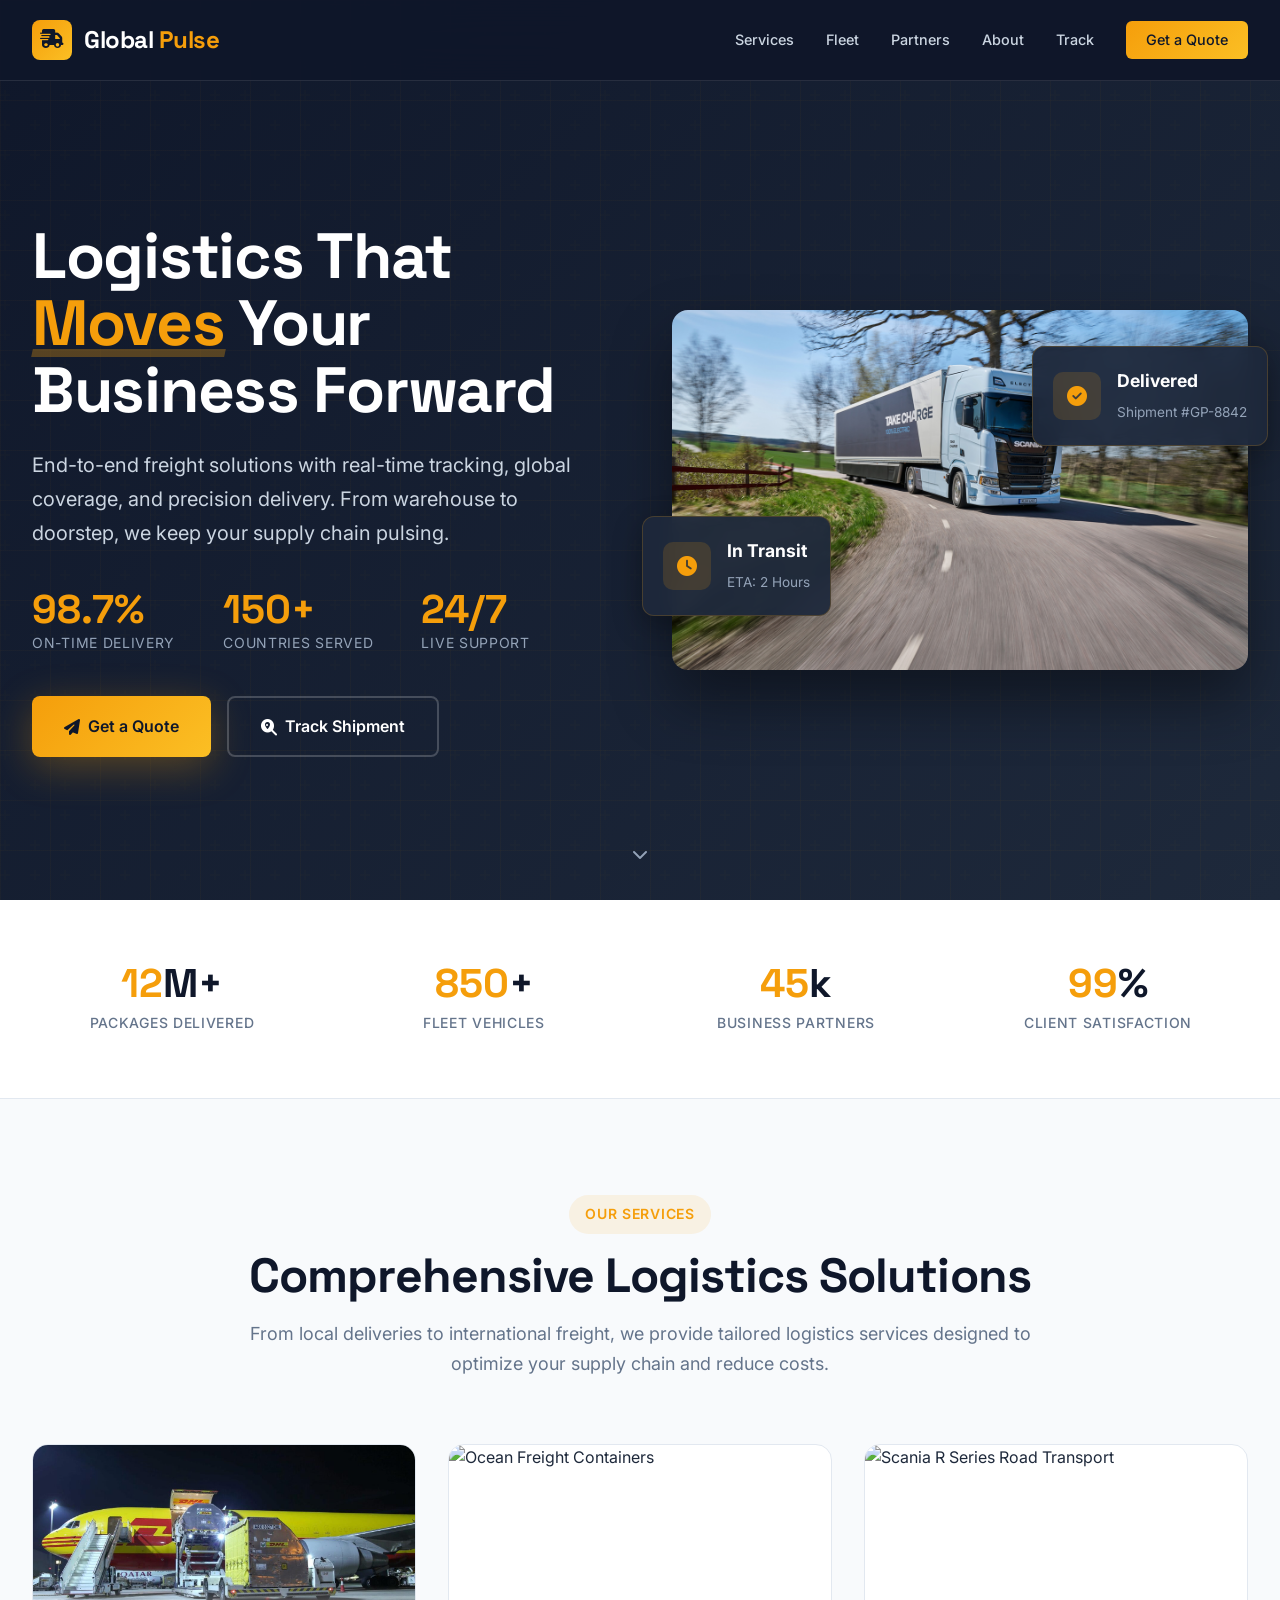
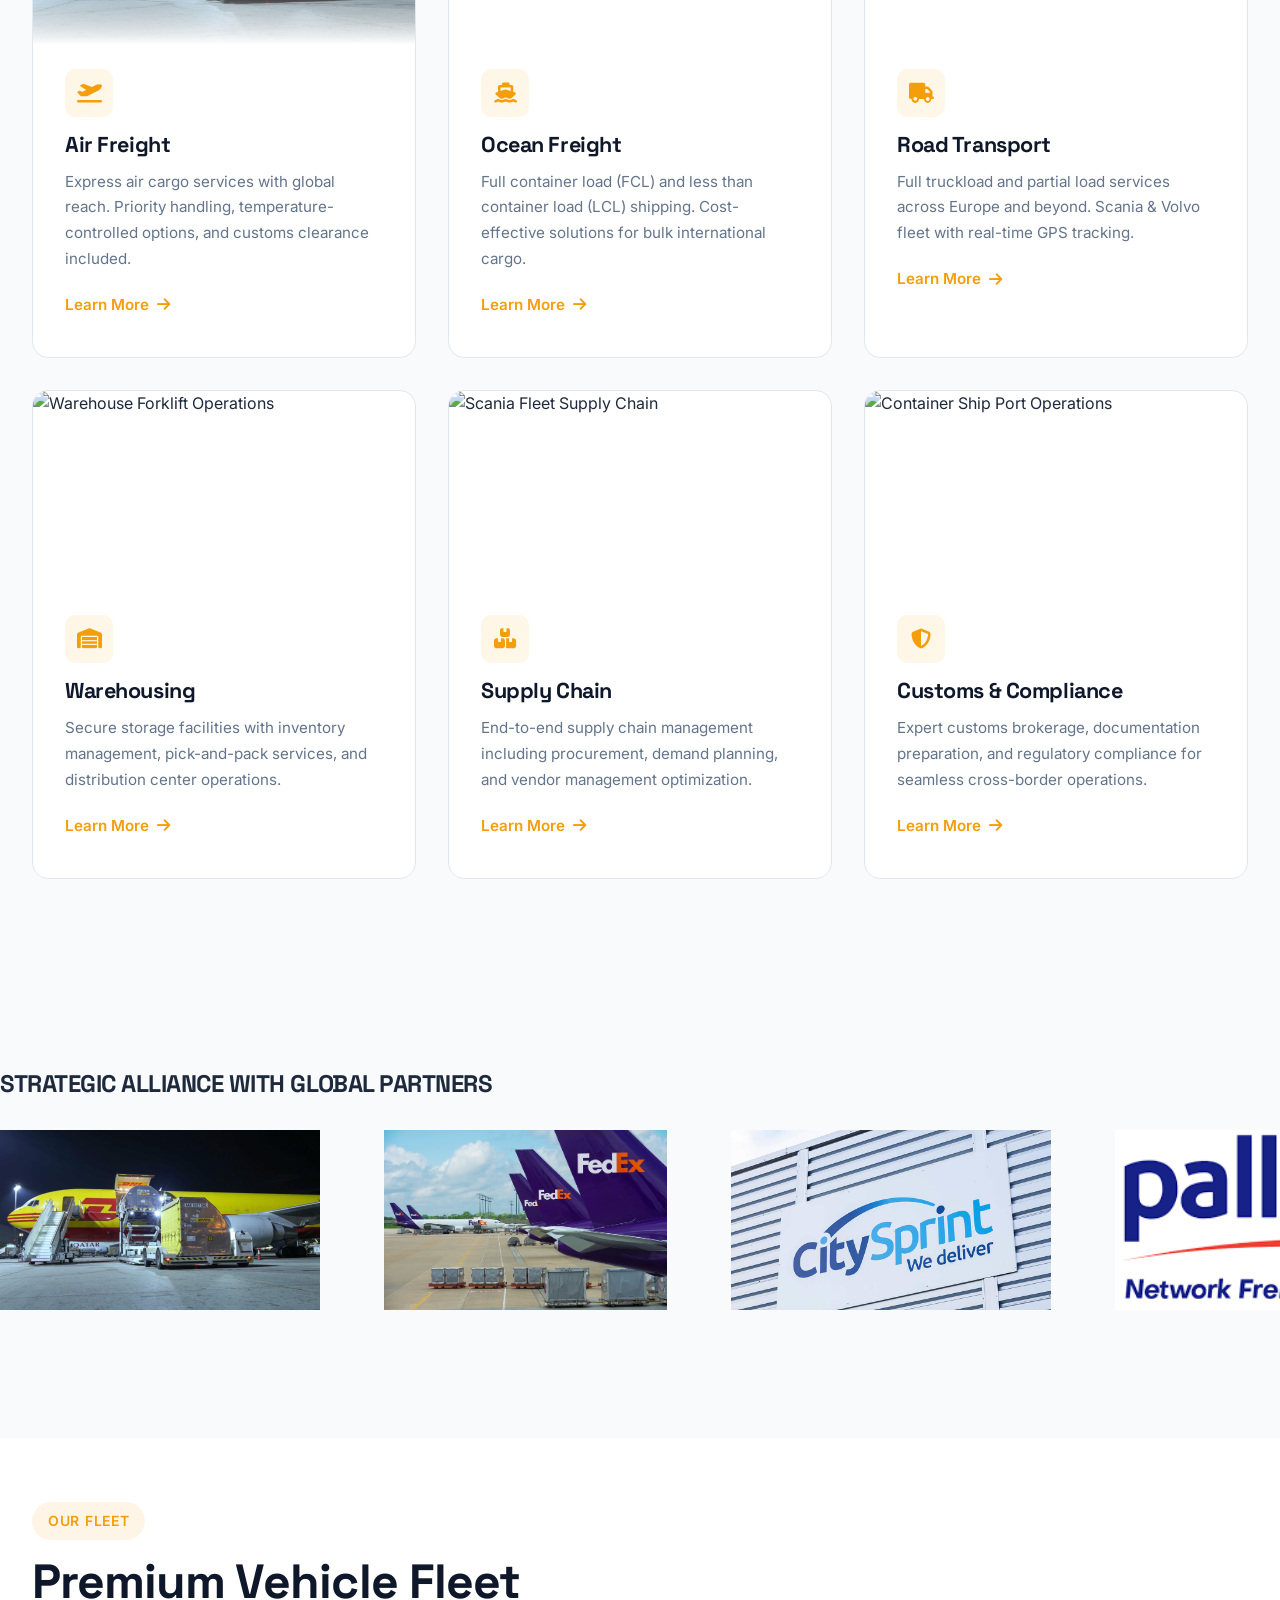
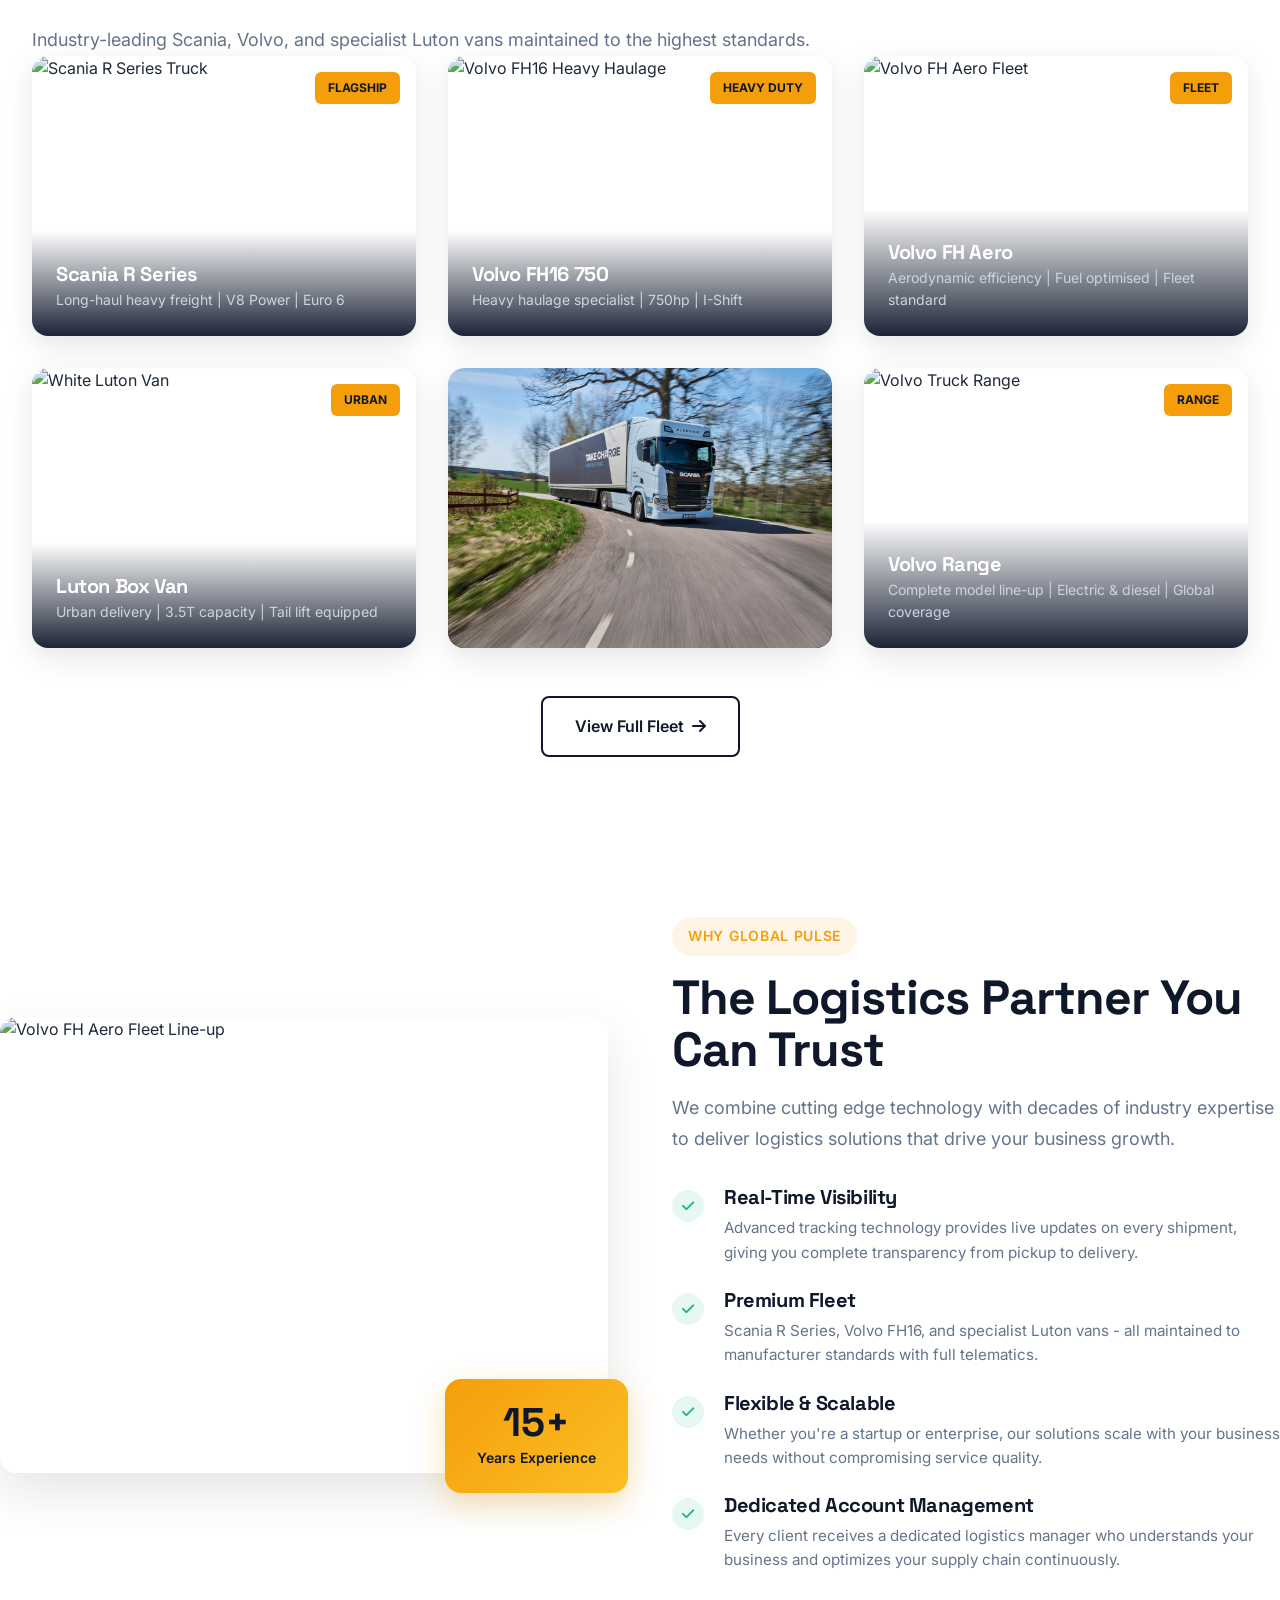
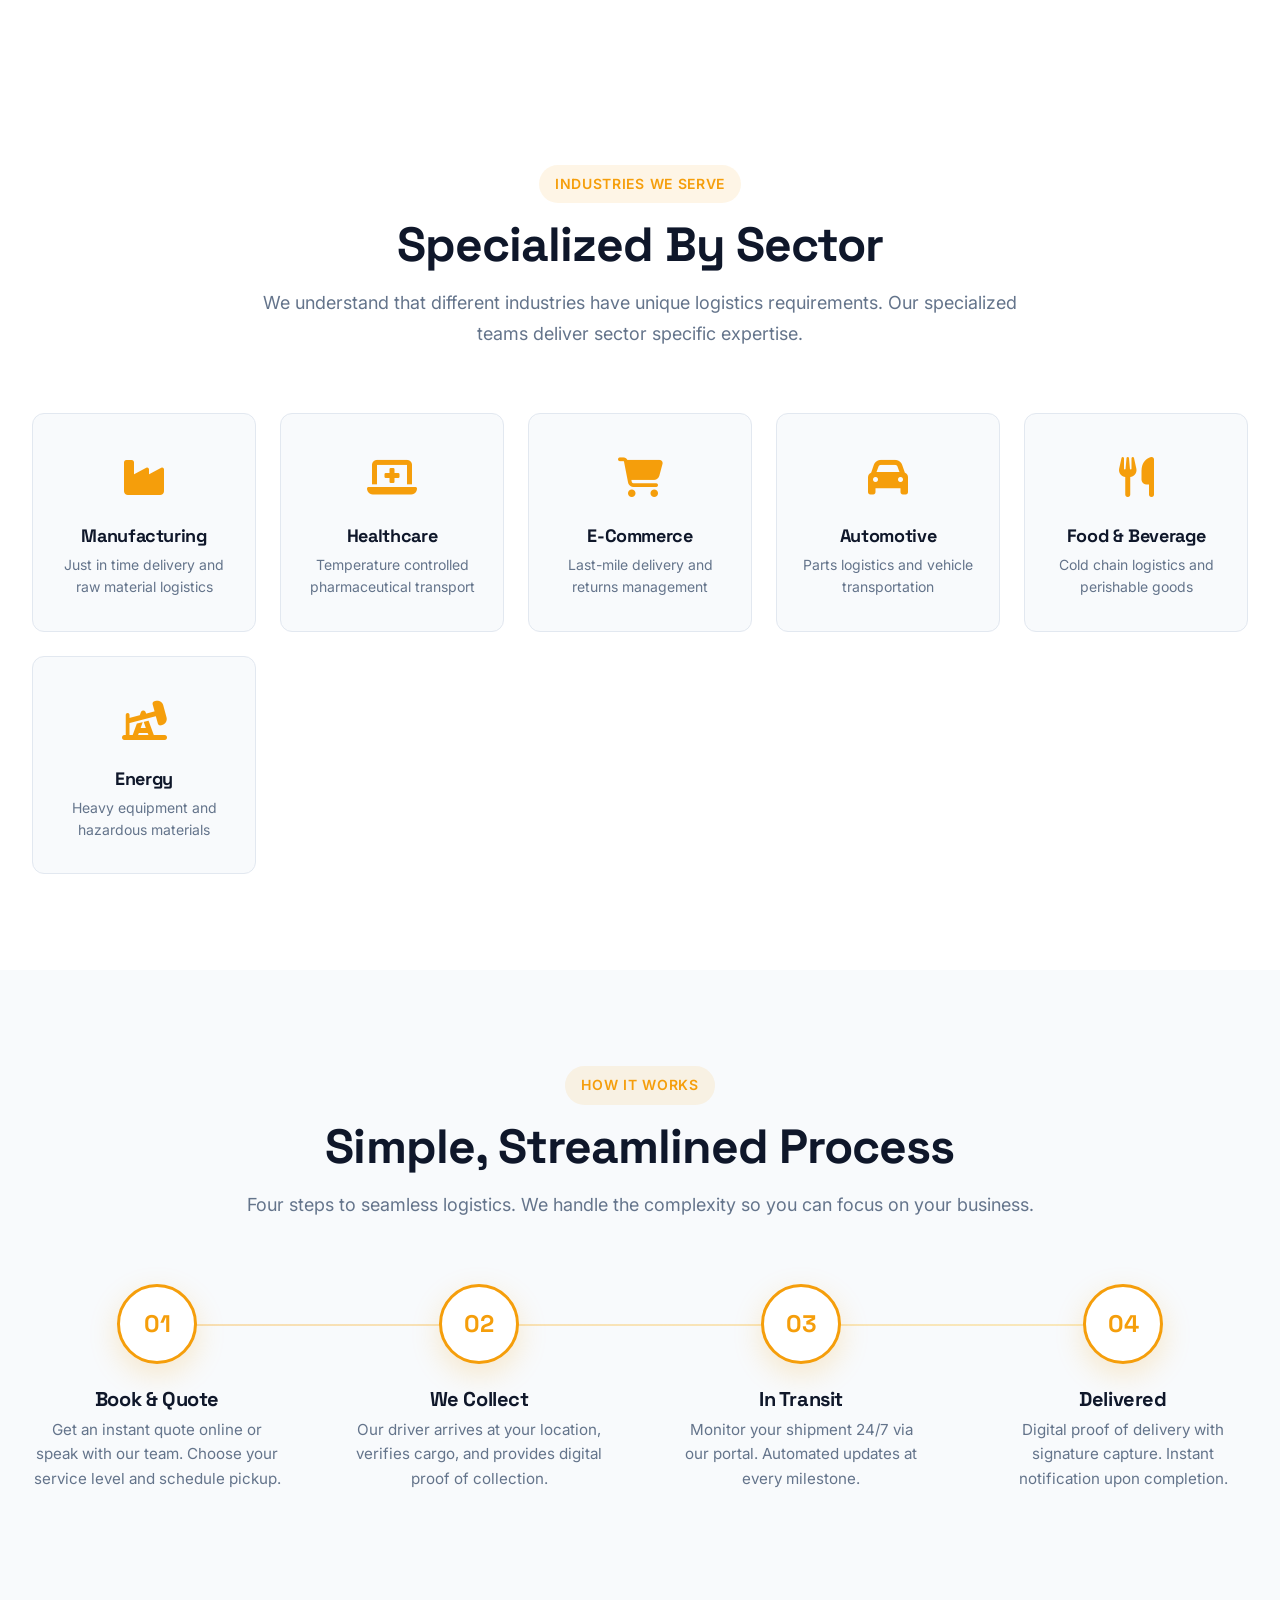
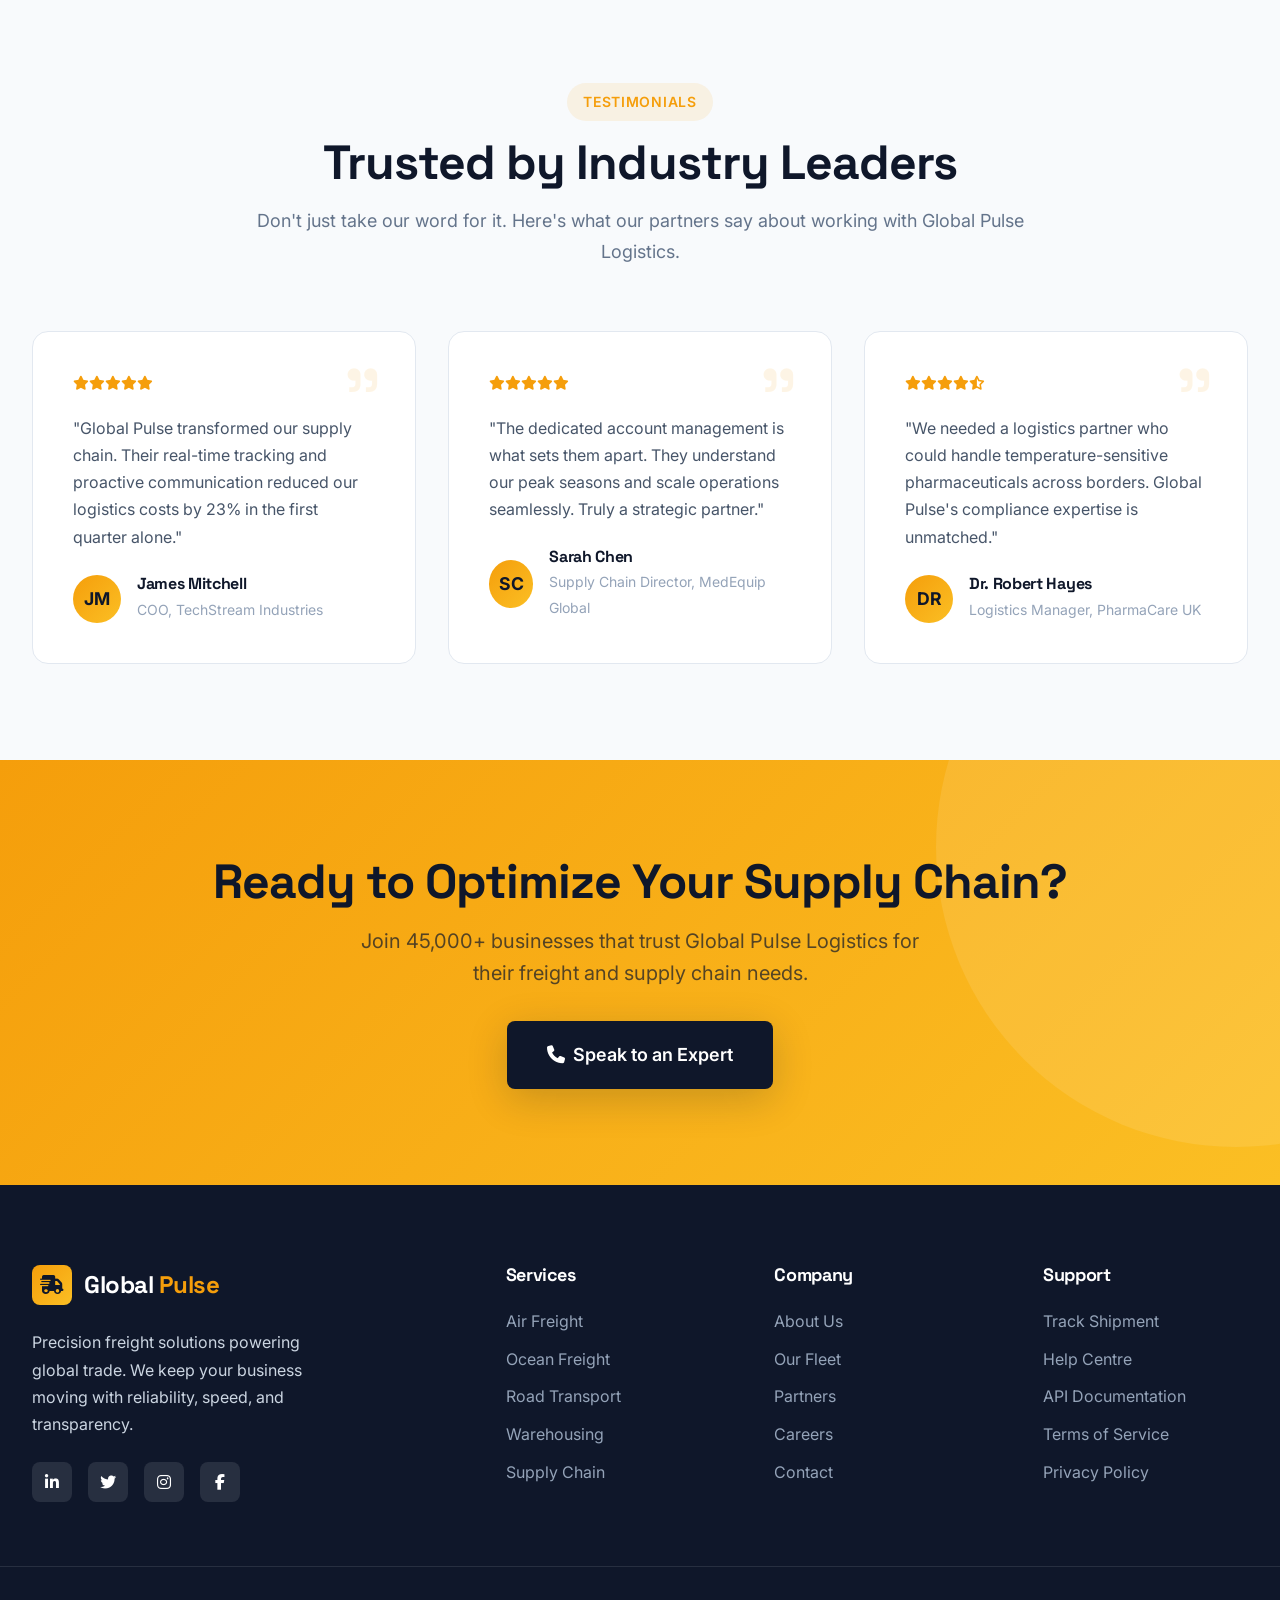
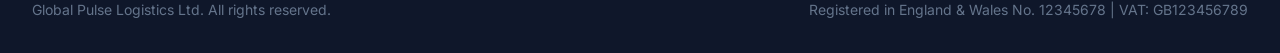
==== commit 56e00c60: "Update index.html" ====
--- a/index.html
+++ b/index.html
@@ -176,22 +176,25 @@
 
     <!-- Partners Section -->
     <section class="section partners">
+
+        <h2 class="partners-heading">STRATEGIC ALLIANCE WITH GLOBAL PARTNERS</h2>
+
         <div class="partners-slider">
-    <div class="partners-track">
-        <img src="images/dhl.jpg" alt="Partner Logo">
-        <img src="images/fedex.jpg" alt="Partner Logo">
-        <img src="images/CitySprint.jpg" alt="Partner Logo">
-        <img src="images/palletline.png" alt="Partner Logo">
-        <img src="images/pallettrack.png" alt="Partner Logo">
-
-        <!-- Duplicate for seamless loop -->
-        <img src="images/dhl.jpg" alt="Partner Logo">
-        <img src="images/fedex.jpg" alt="Partner Logo">
-        <img src="images/CitySprint.jpg" alt="Partner Logo">
-        <img src="images/palletline.png" alt="Partner Logo">
-        <img src="images/pallettrack.png" alt="Partner Logo">
-    </div>
-</div>
+            <div class="partners-track">
+                <img src="images/dhl.jpg" alt="Partner Logo">
+                <img src="images/fedex.jpg" alt="Partner Logo">
+                <img src="images/CitySprint.jpg" alt="Partner Logo">
+                <img src="images/palletline.png" alt="Partner Logo">
+                <img src="images/pallettrack.png" alt="Partner Logo">
+
+                <!-- Duplicate for seamless loop -->
+                <img src="images/dhl.jpg" alt="Partner Logo">
+                <img src="images/fedex.jpg" alt="Partner Logo">
+                <img src="images/CitySprint.jpg" alt="Partner Logo">
+                <img src="images/palletline.png" alt="Partner Logo">
+                <img src="images/pallettrack.png" alt="Partner Logo">
+            </div>
+        </div>
     </section>
 
     <!-- Fleet Showcase -->
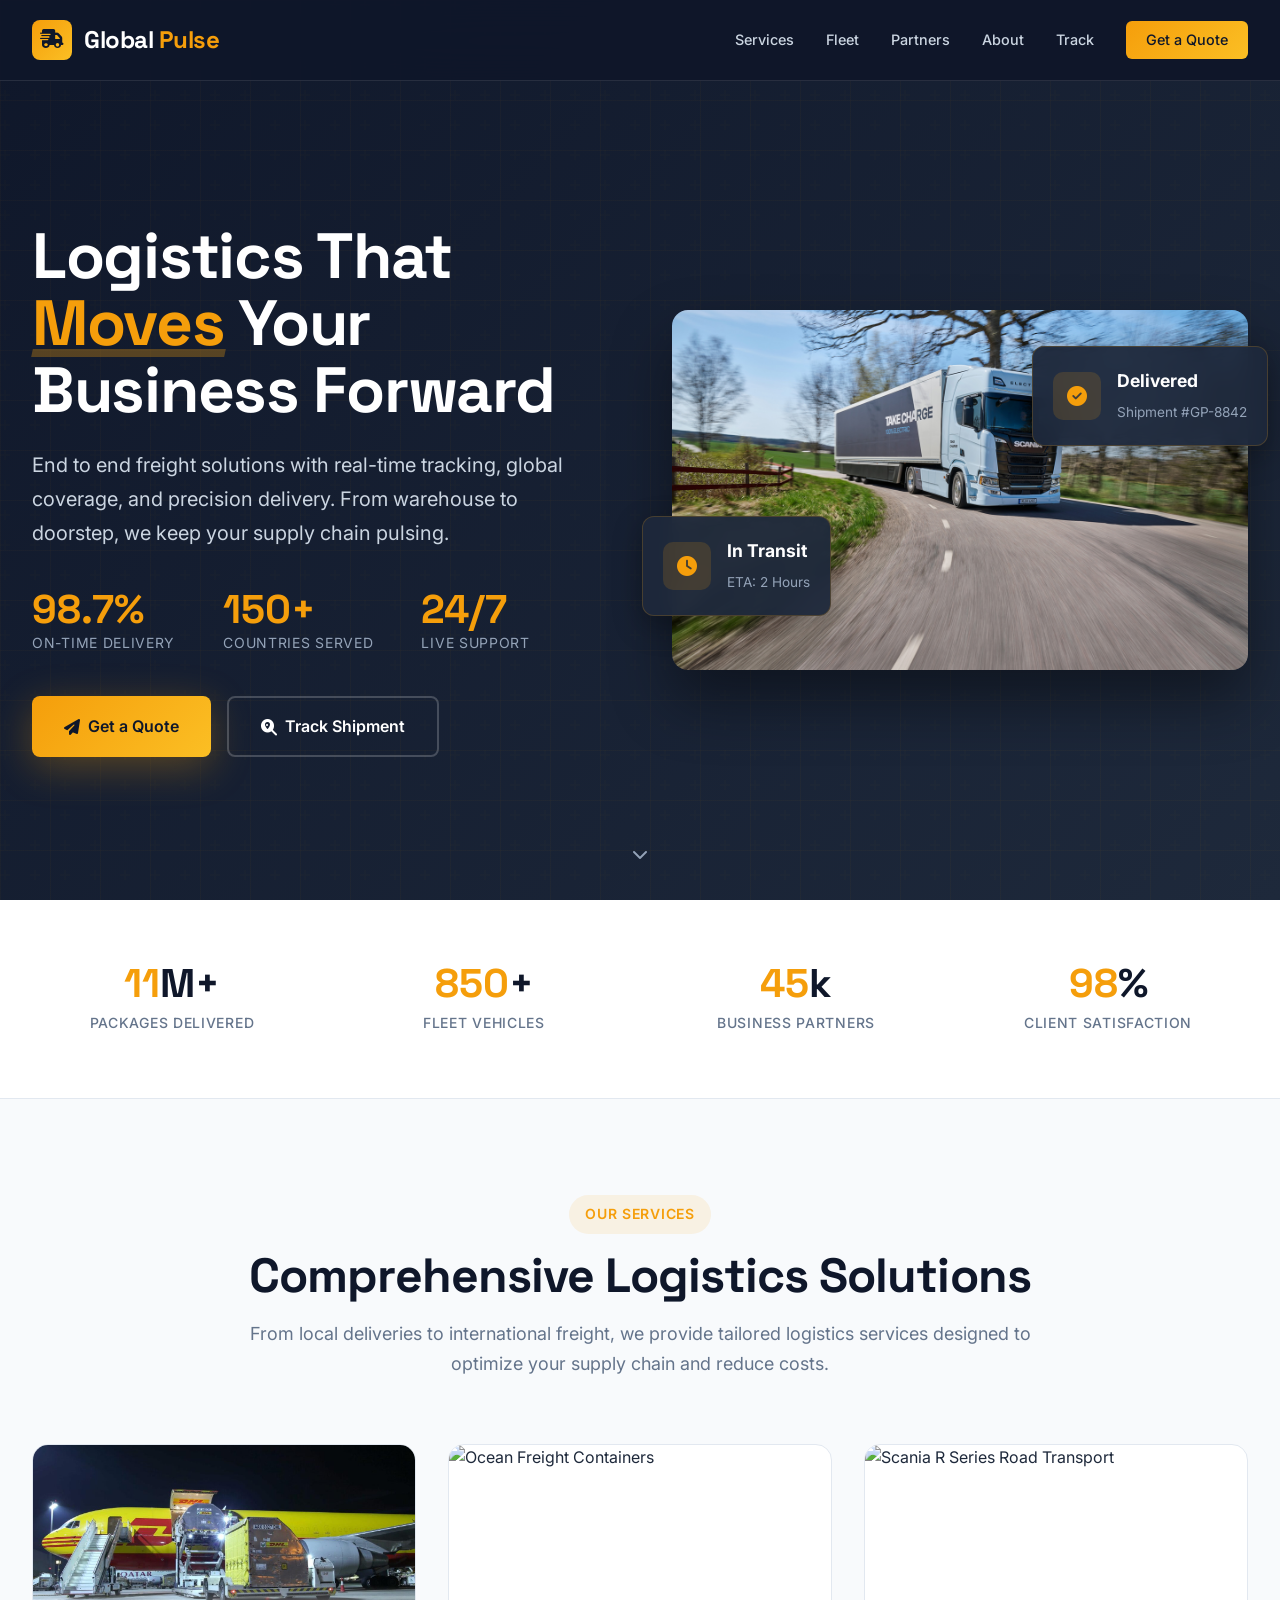
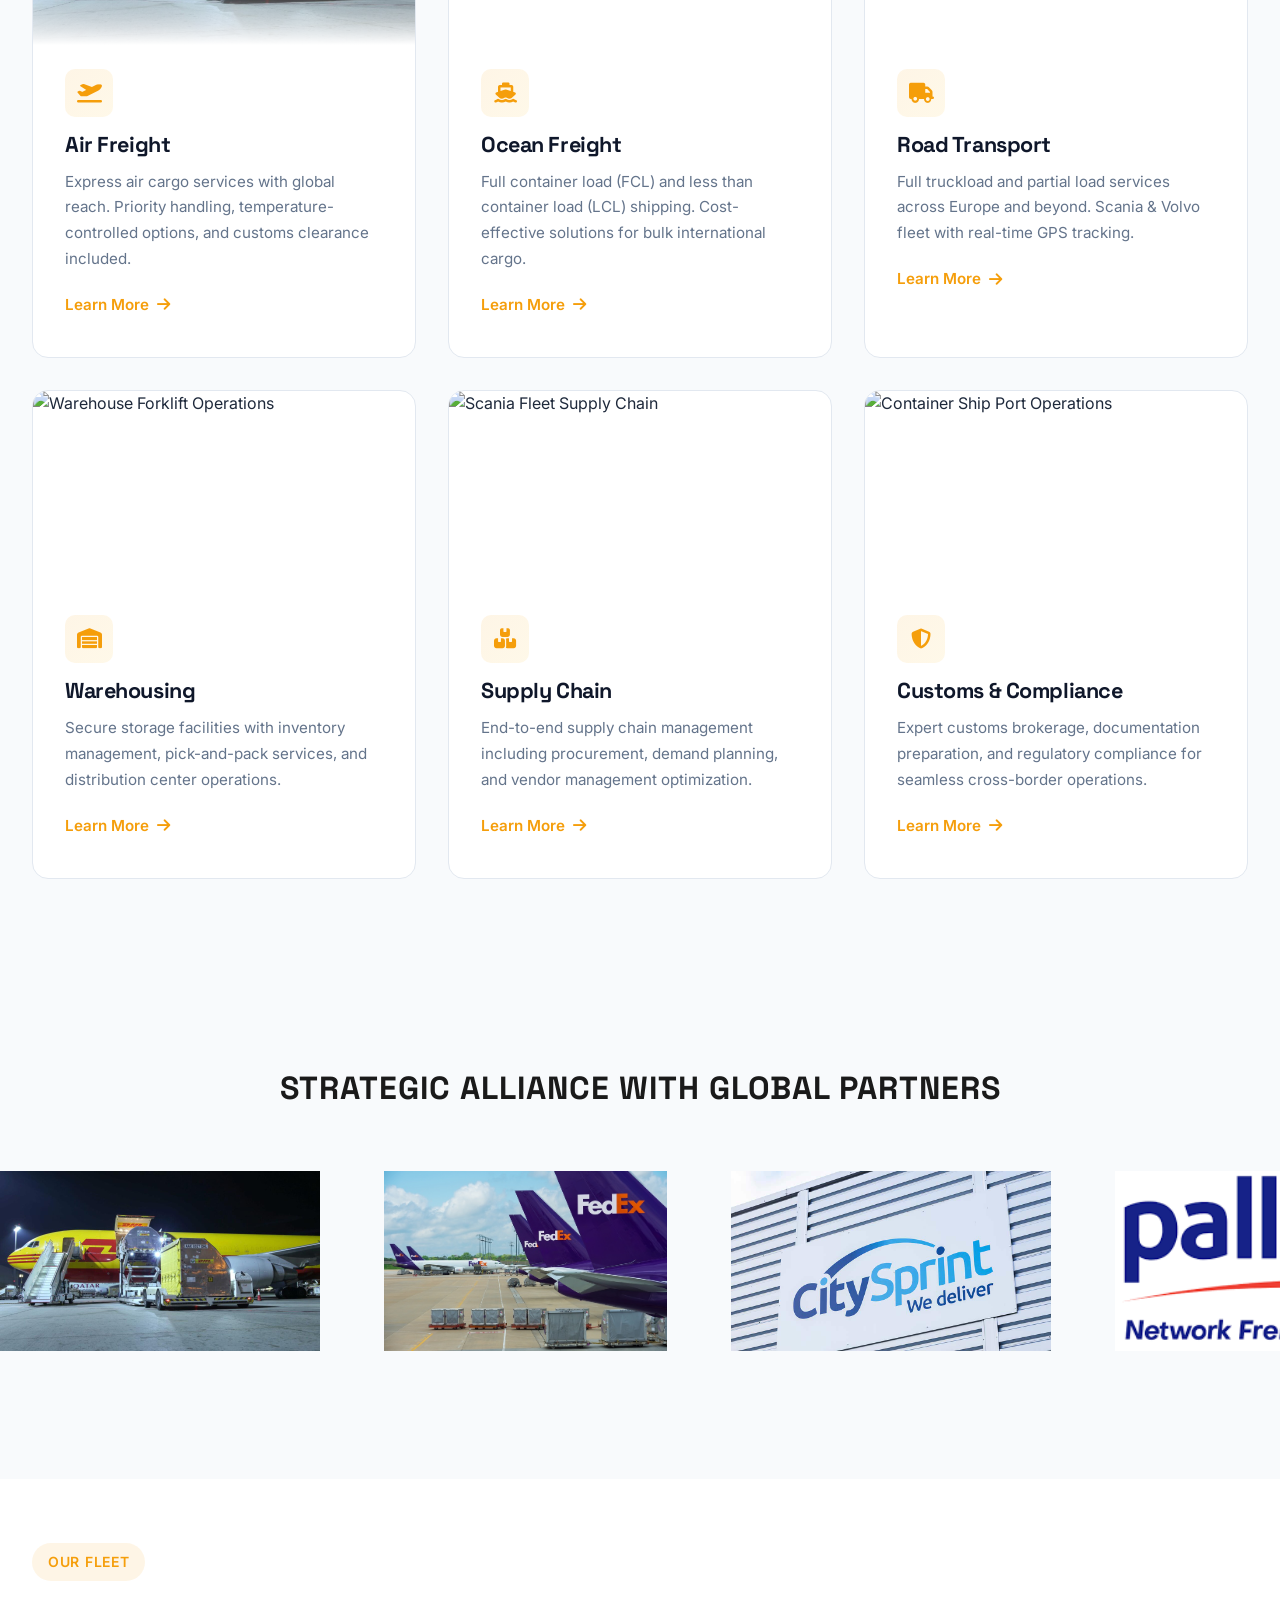
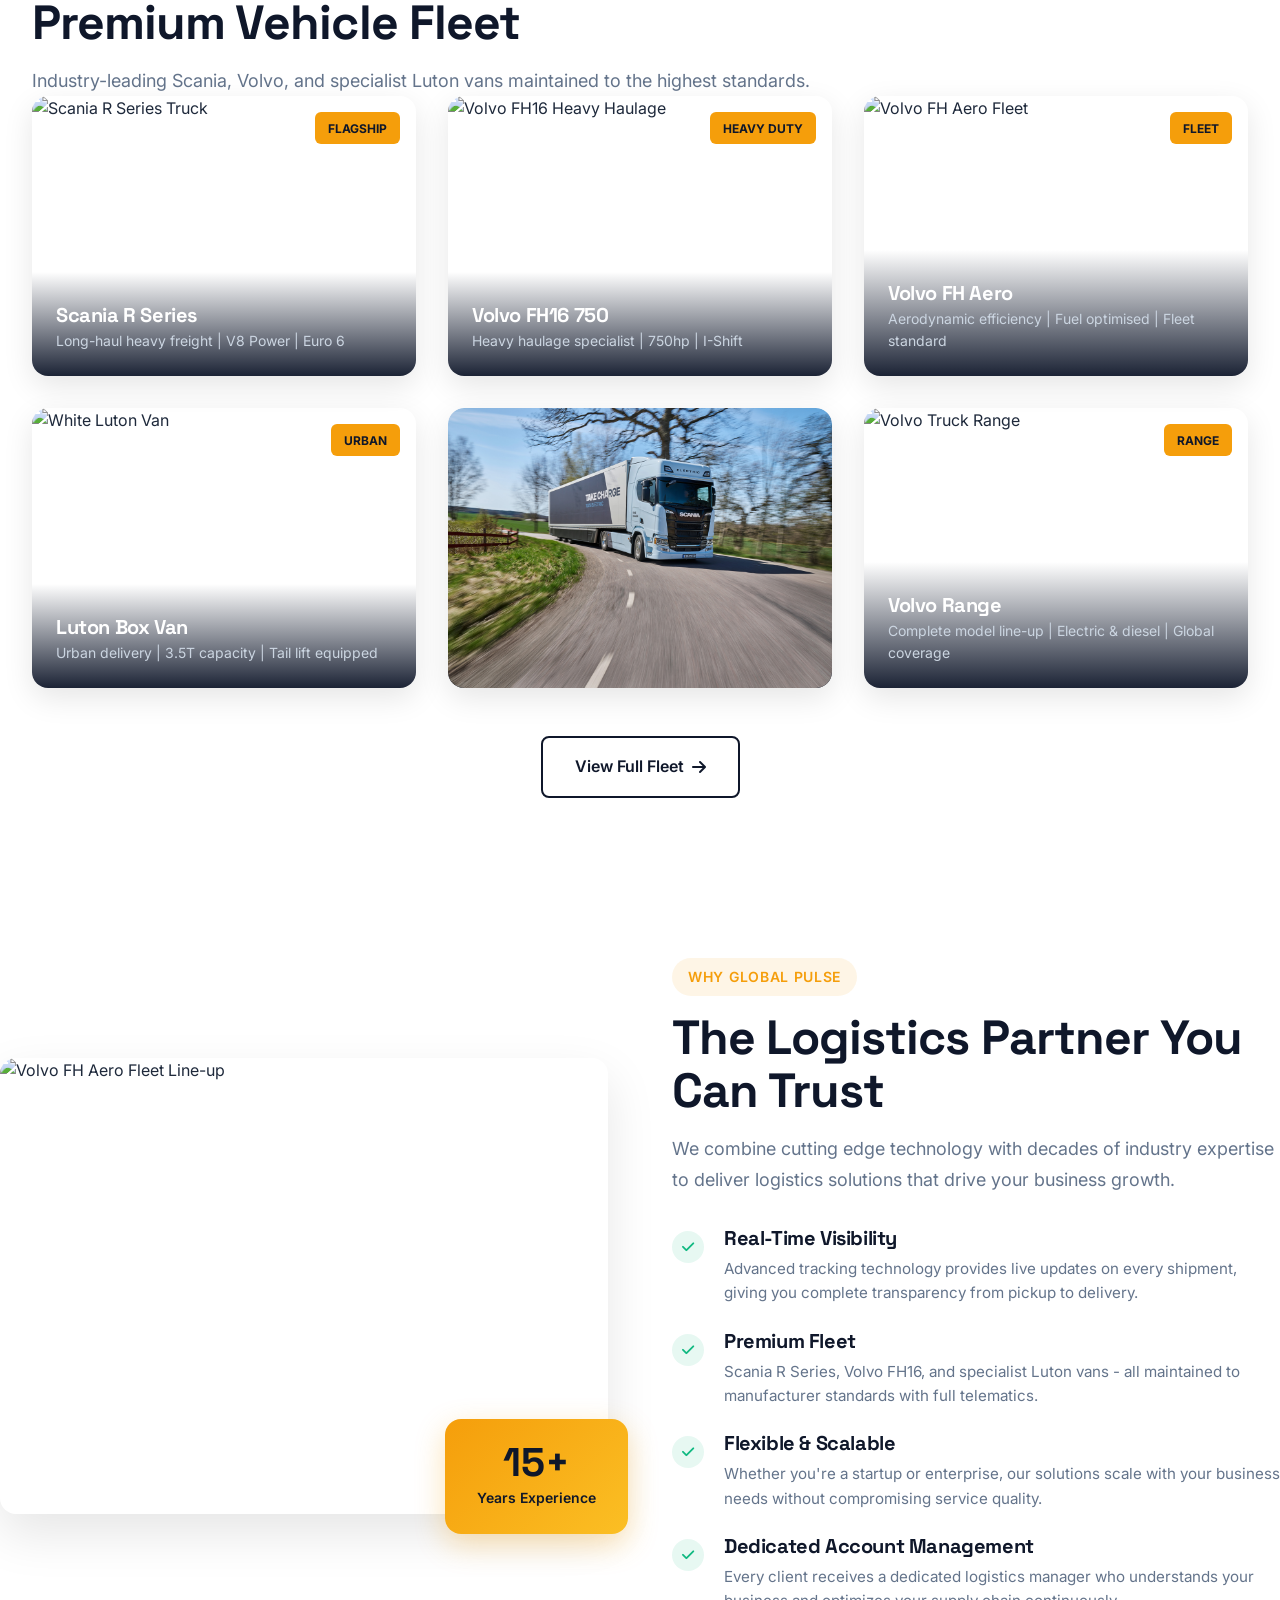
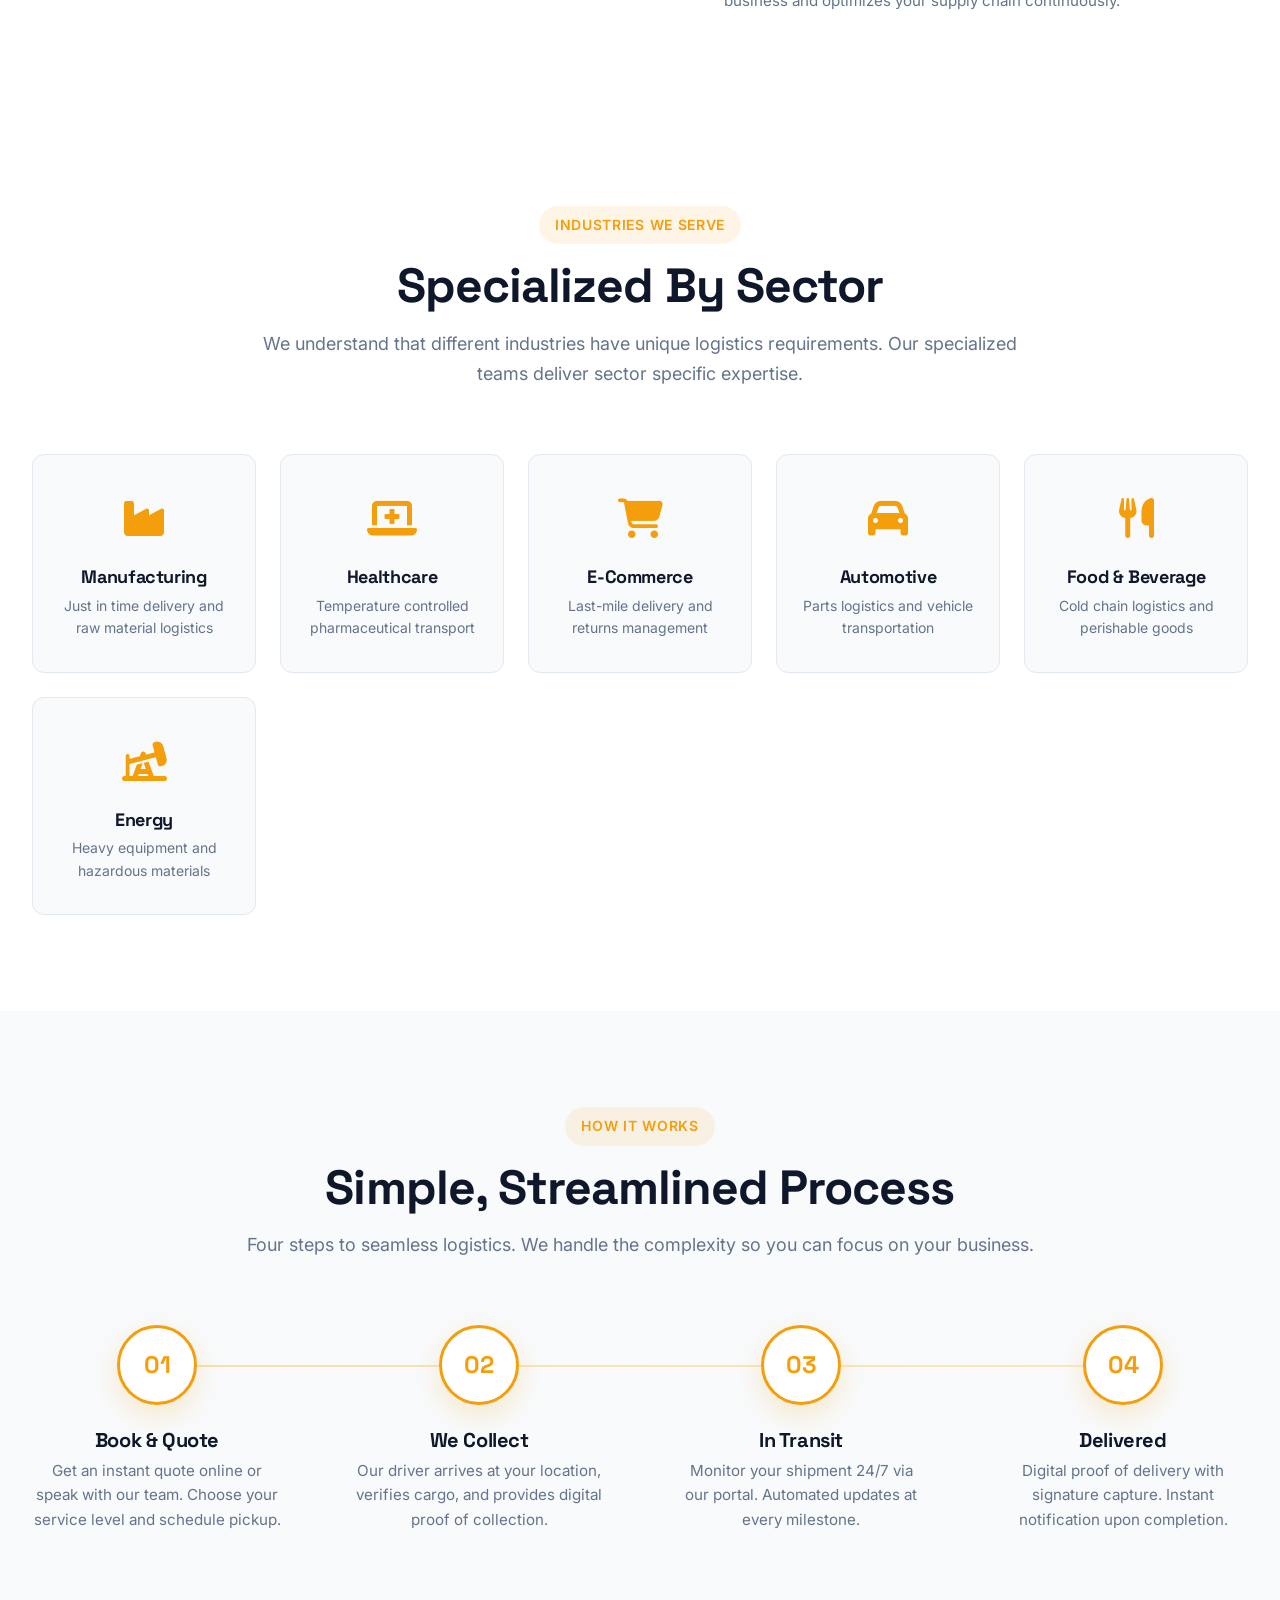
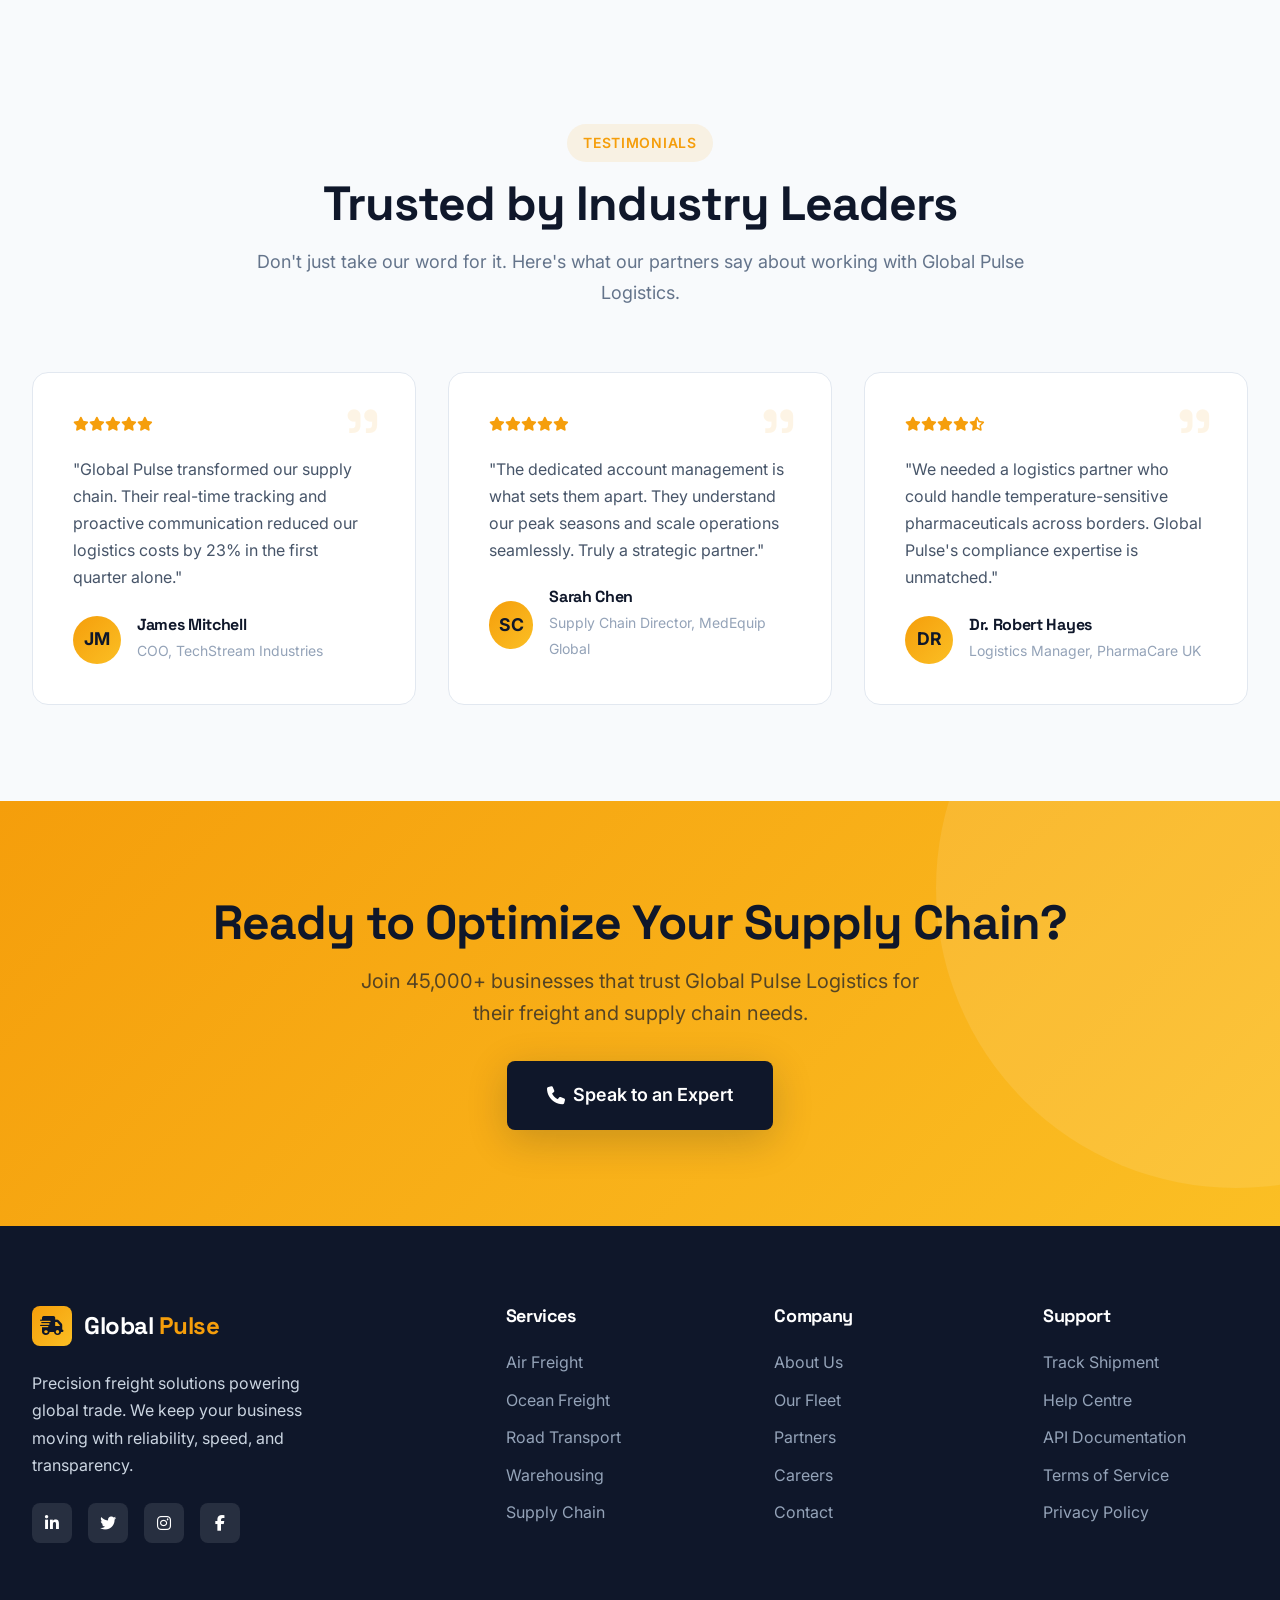
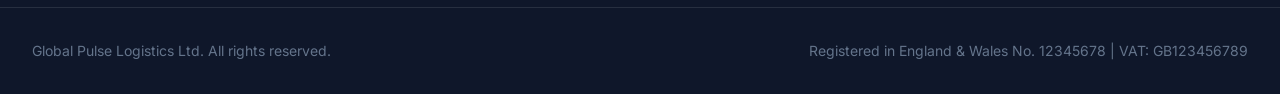
==== commit ea183724: "Update index.html" ====
--- a/index.html
+++ b/index.html
@@ -4,7 +4,7 @@
     <meta charset="UTF-8">
     <meta name="viewport" content="width=device-width, initial-scale=1.0">
     <title>Global Pulse Logistics | Precision Freight Solutions</title>
-    <meta name="description" content="End-to-end freight solutions with real-time tracking, global coverage, and precision delivery. Scania, Volvo, and Luton van fleet.">
+    <meta name="description" content="End to end freight solutions with real time tracking, global coverage, and precision delivery. Scania, Volvo, and Luton van fleet.">
     <link rel="preconnect" href="https://fonts.googleapis.com">
     <link rel="preconnect" href="https://fonts.gstatic.com" crossorigin>
     <link href="https://fonts.googleapis.com/css2?family=Inter:wght@300;400;500;600;700;800;900&family=Space+Grotesk:wght@400;500;600;700&display=swap" rel="stylesheet">
@@ -50,7 +50,7 @@
         <div class="hero-container">
             <div class="hero-content fade-in">
                 <h1>Logistics That <span class="highlight">Moves</span> Your Business Forward</h1>
-                <p class="hero-subtitle">End-to-end freight solutions with real-time tracking, global coverage, and precision delivery. From warehouse to doorstep, we keep your supply chain pulsing.</p>
+                <p class="hero-subtitle">End to end freight solutions with real-time tracking, global coverage, and precision delivery. From warehouse to doorstep, we keep your supply chain pulsing.</p>
                 <div class="hero-stats">
                     <div class="stat-item">
                         <span class="stat-number">98.7%</span>
--- a/css/styles.css
+++ b/css/styles.css
@@ -2302,6 +2302,15 @@
     transform: scale(1.05);
 }
 
+.partners-heading {
+    text-align: center;
+    font-size: 2rem;
+    font-weight: 700;
+    margin-bottom: 2rem;
+    color: #1a1a1a;
+    letter-spacing: 1px;
+}
+
 @keyframes scroll {
     from {
         transform: translateX(0);
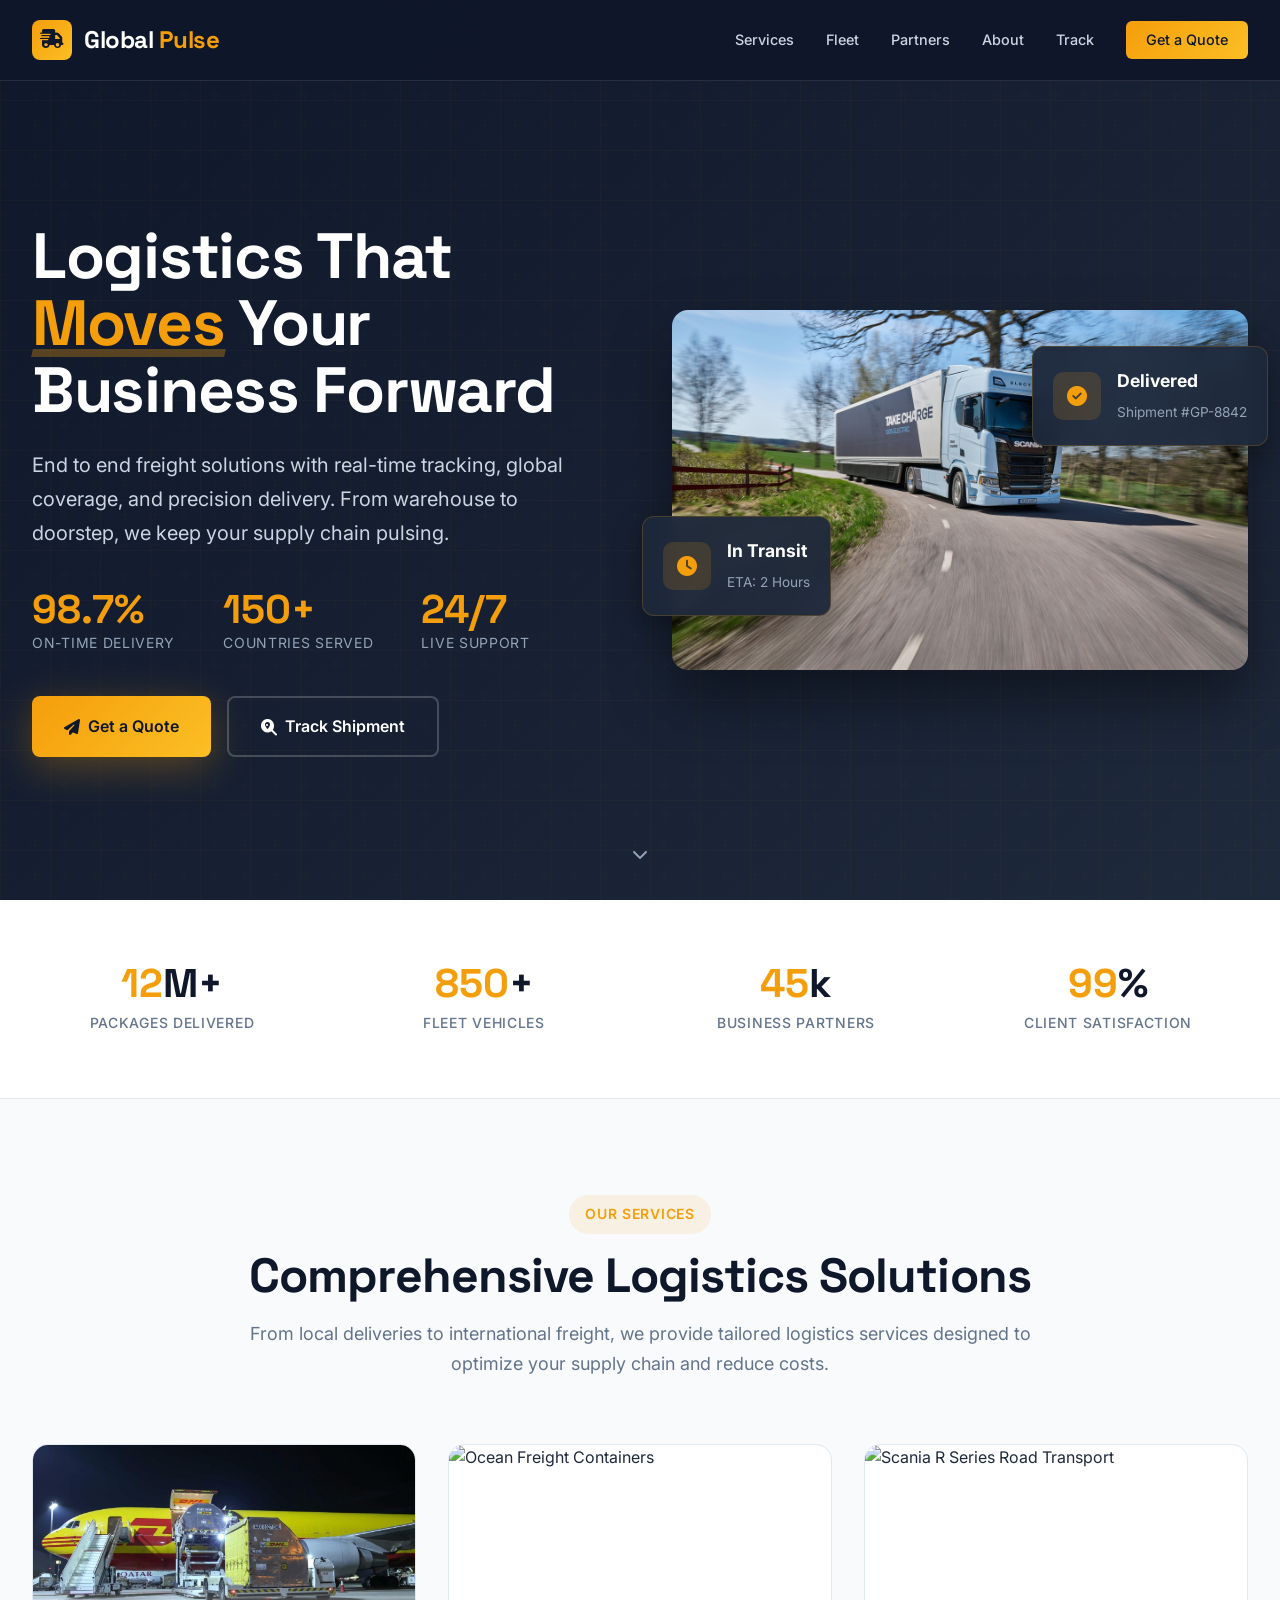
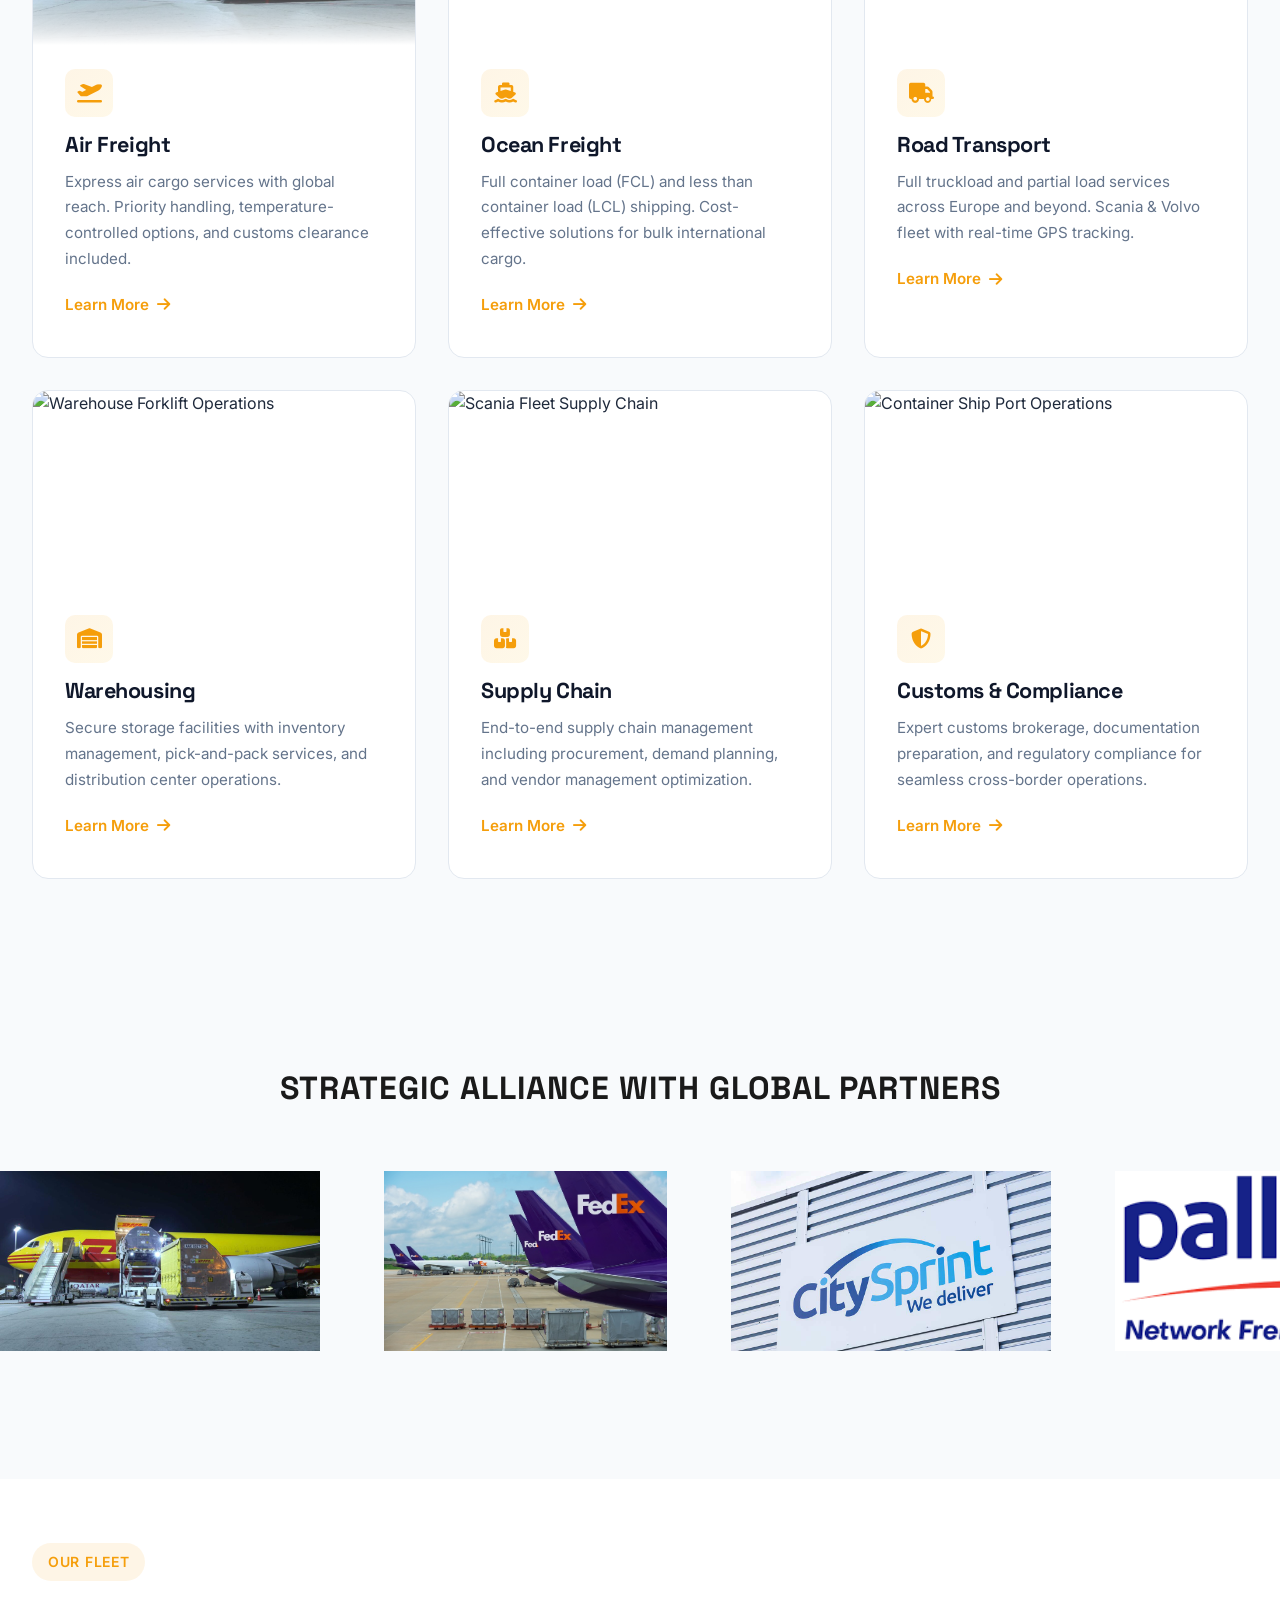
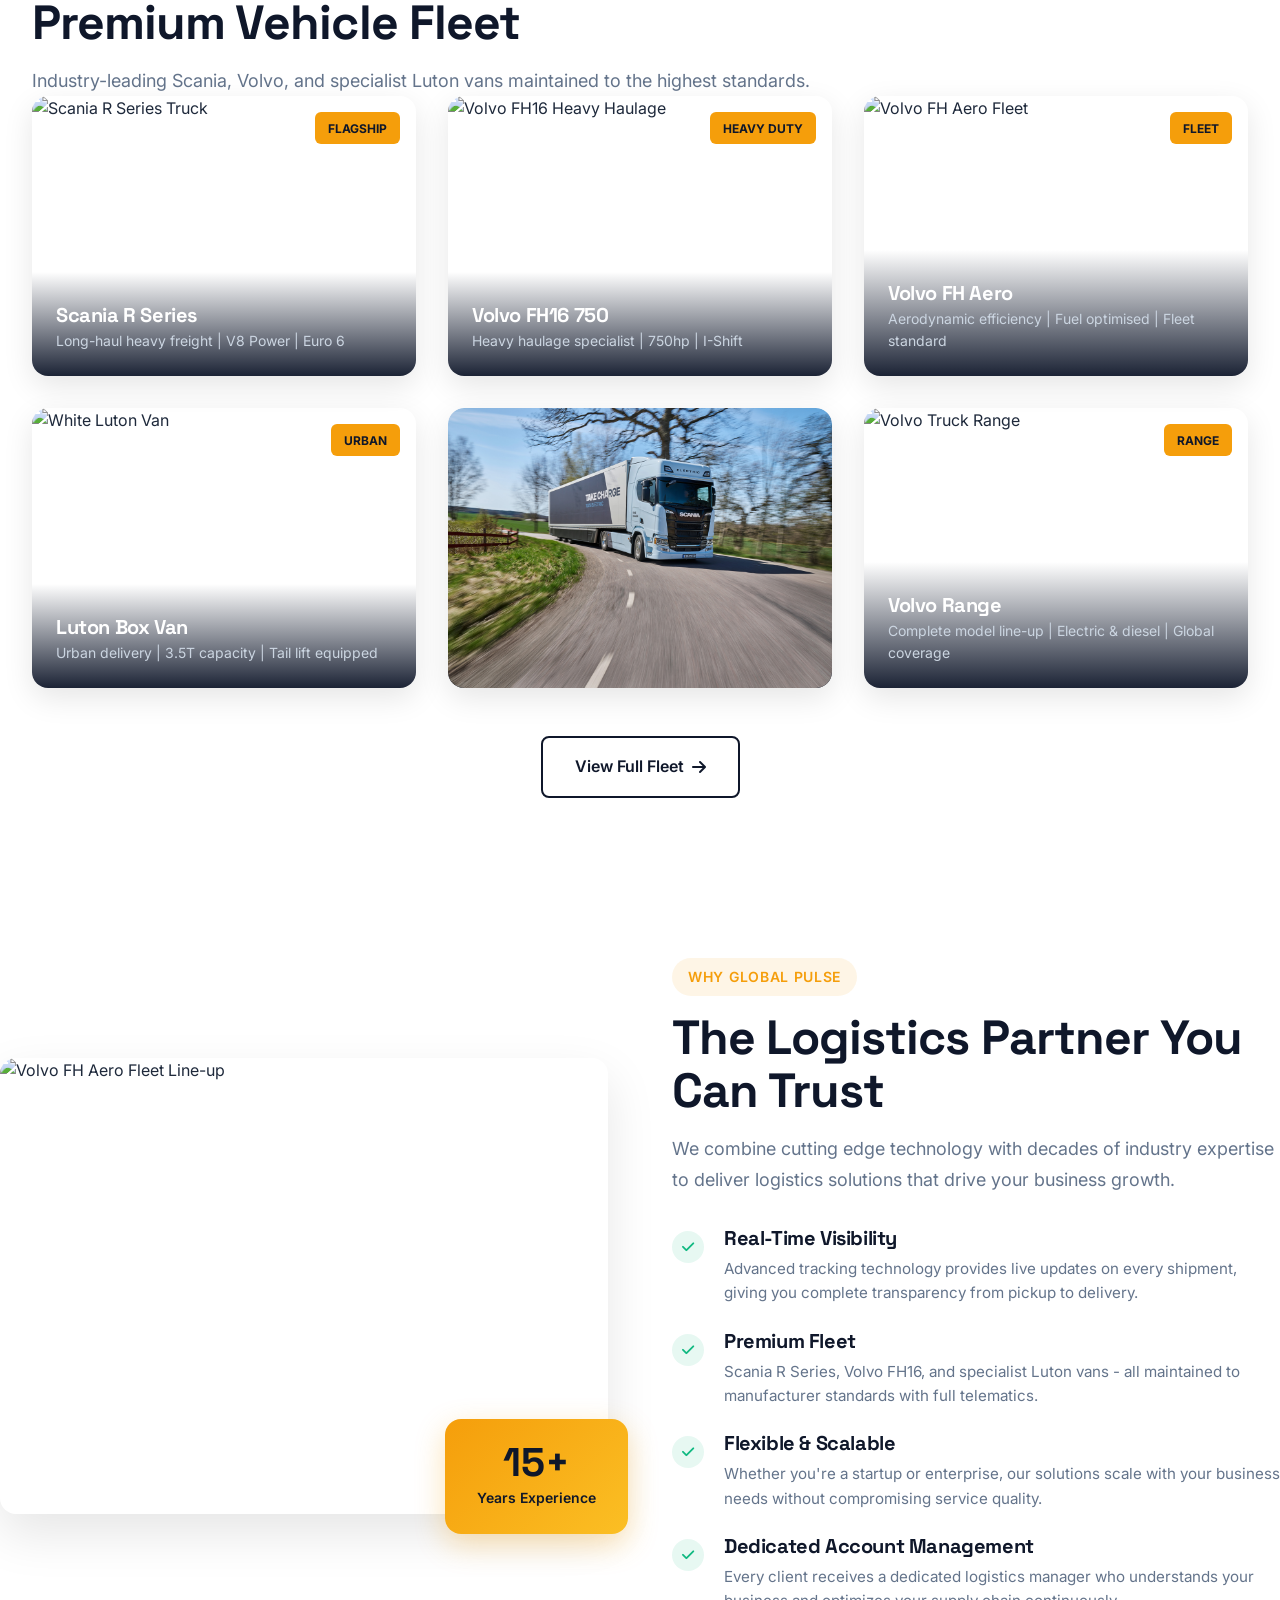
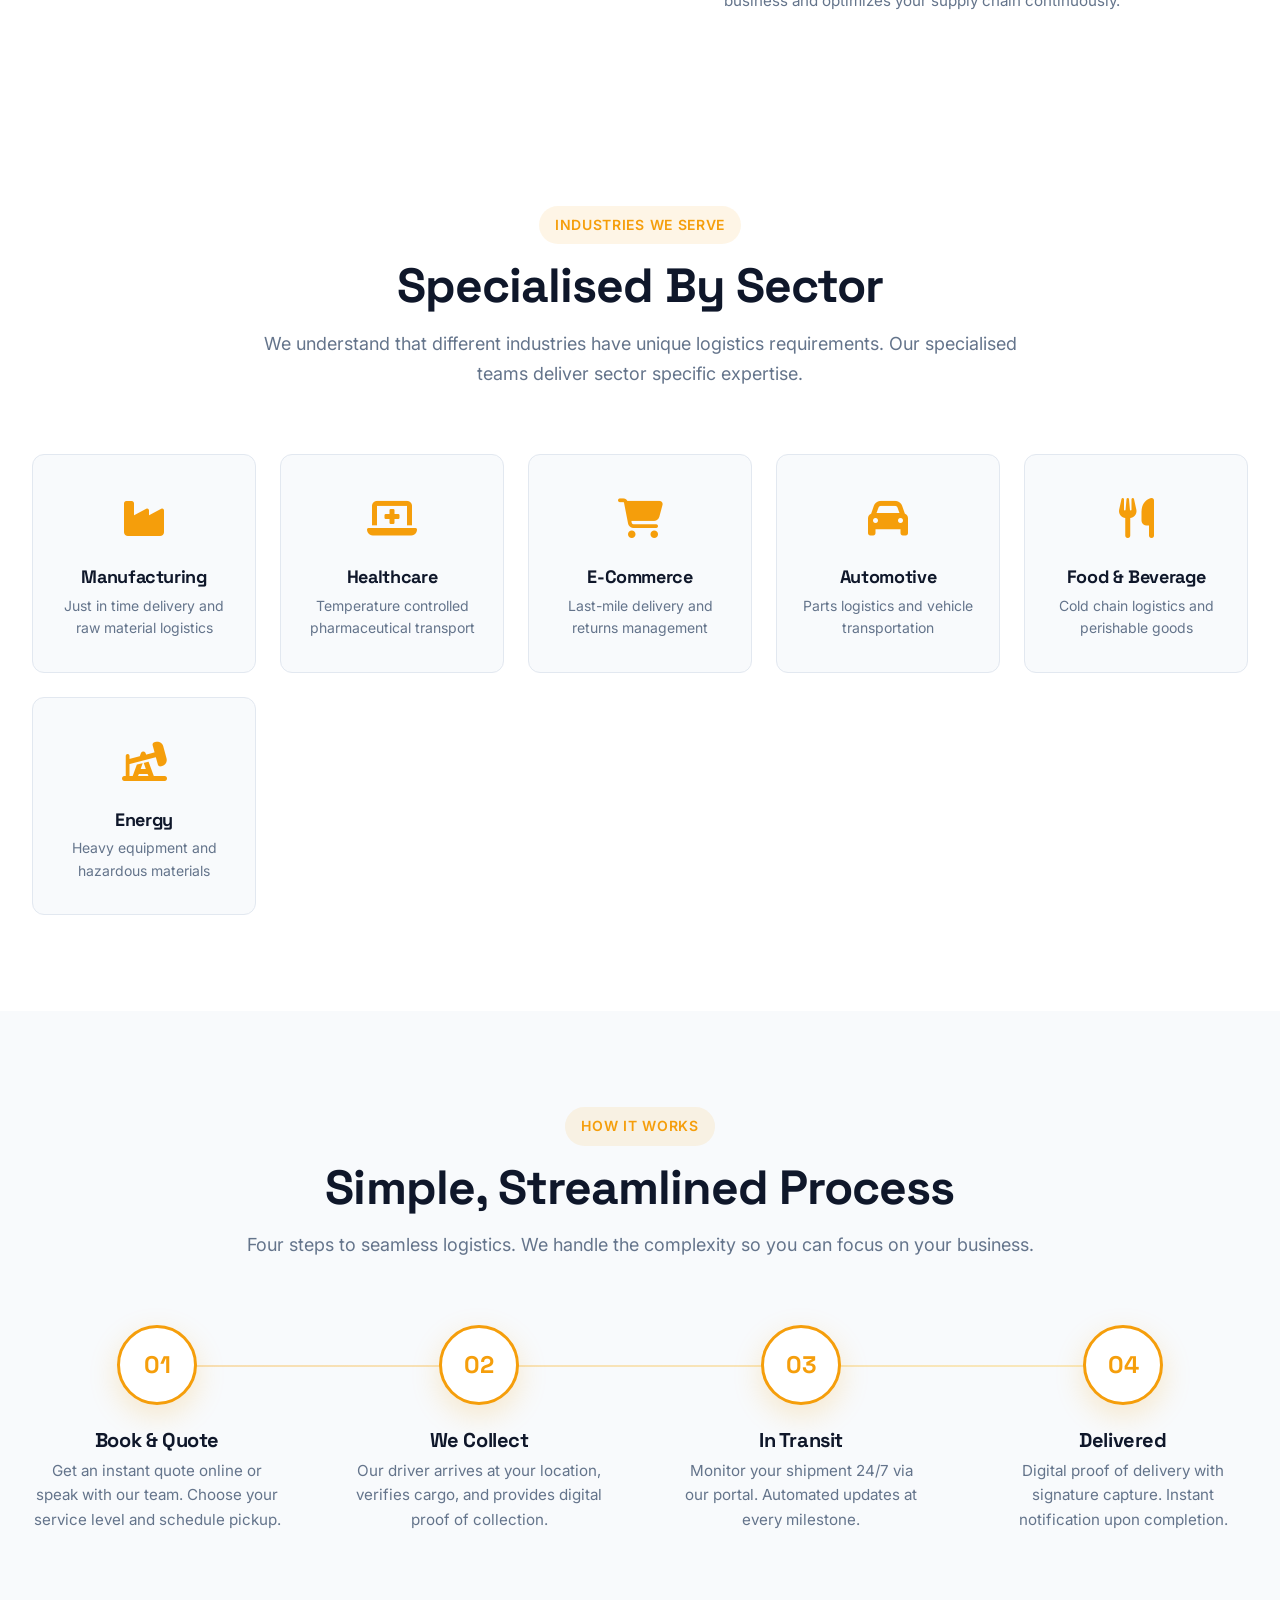
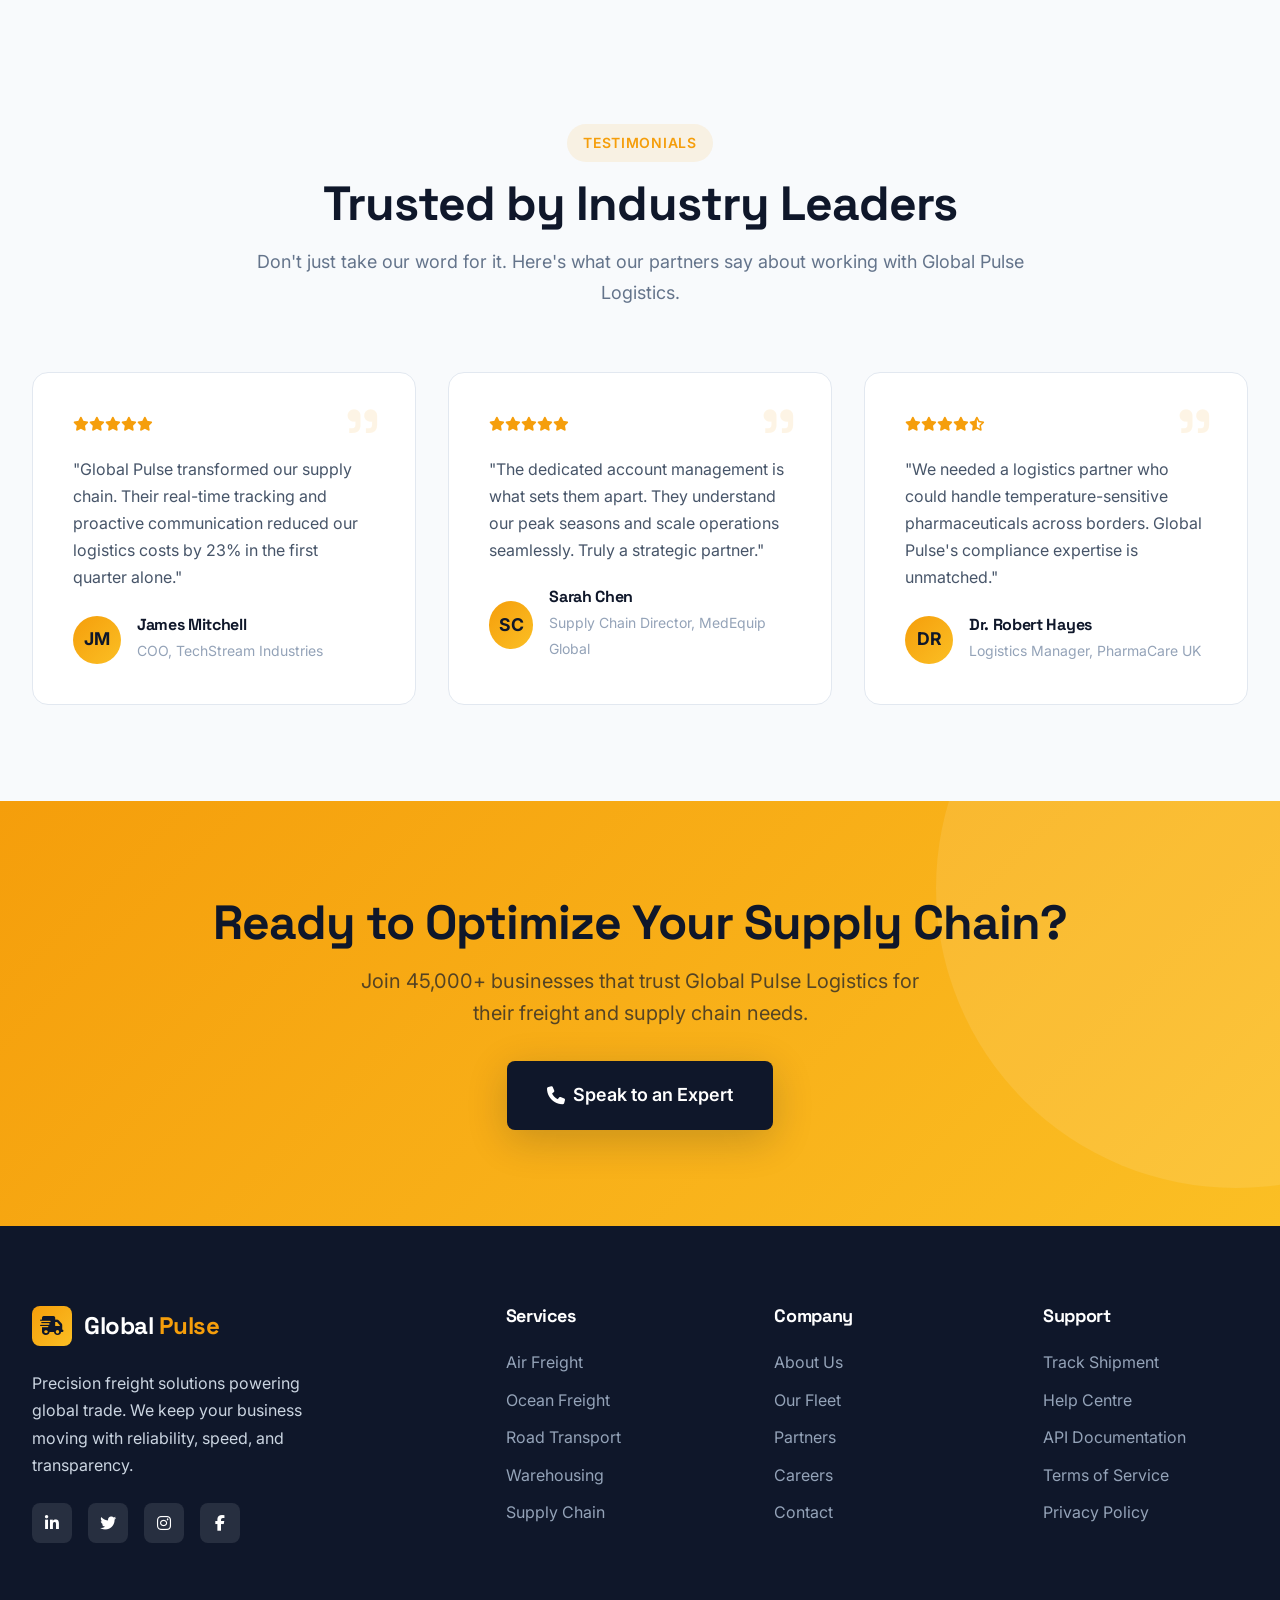
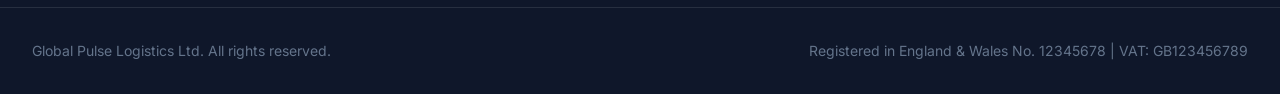
==== commit ebad0a63: "Update index.html" ====
--- a/index.html
+++ b/index.html
@@ -315,8 +315,8 @@
     <section class="section industries" id="industries">
         <div class="section-header fade-in">
             <span class="section-tag">Industries We Serve</span>
-            <h2 class="section-title">Specialized By Sector</h2>
-            <p class="section-subtitle">We understand that different industries have unique logistics requirements. Our specialized teams deliver sector specific expertise.</p>
+            <h2 class="section-title">Specialised By Sector</h2>
+            <p class="section-subtitle">We understand that different industries have unique logistics requirements. Our specialised teams deliver sector specific expertise.</p>
         </div>
         <div class="industries-grid">
             <div class="industry-card fade-in">
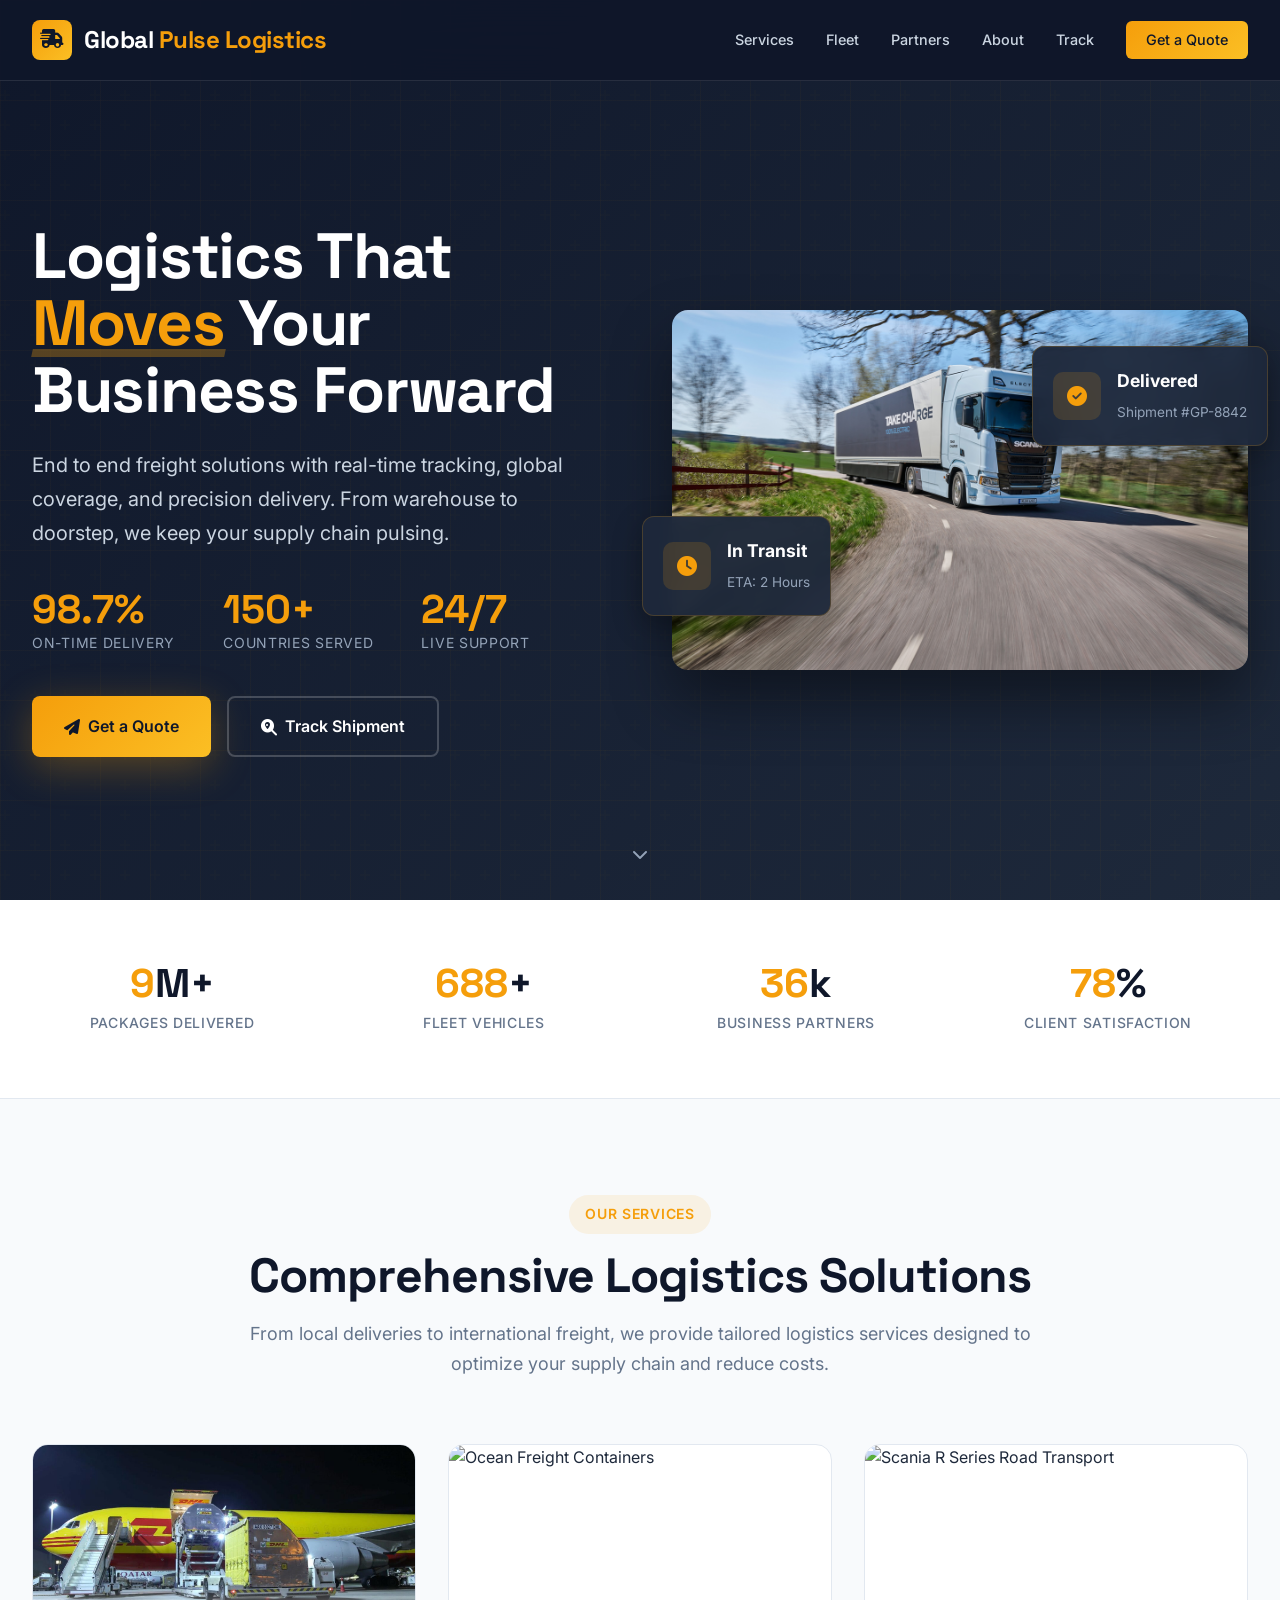
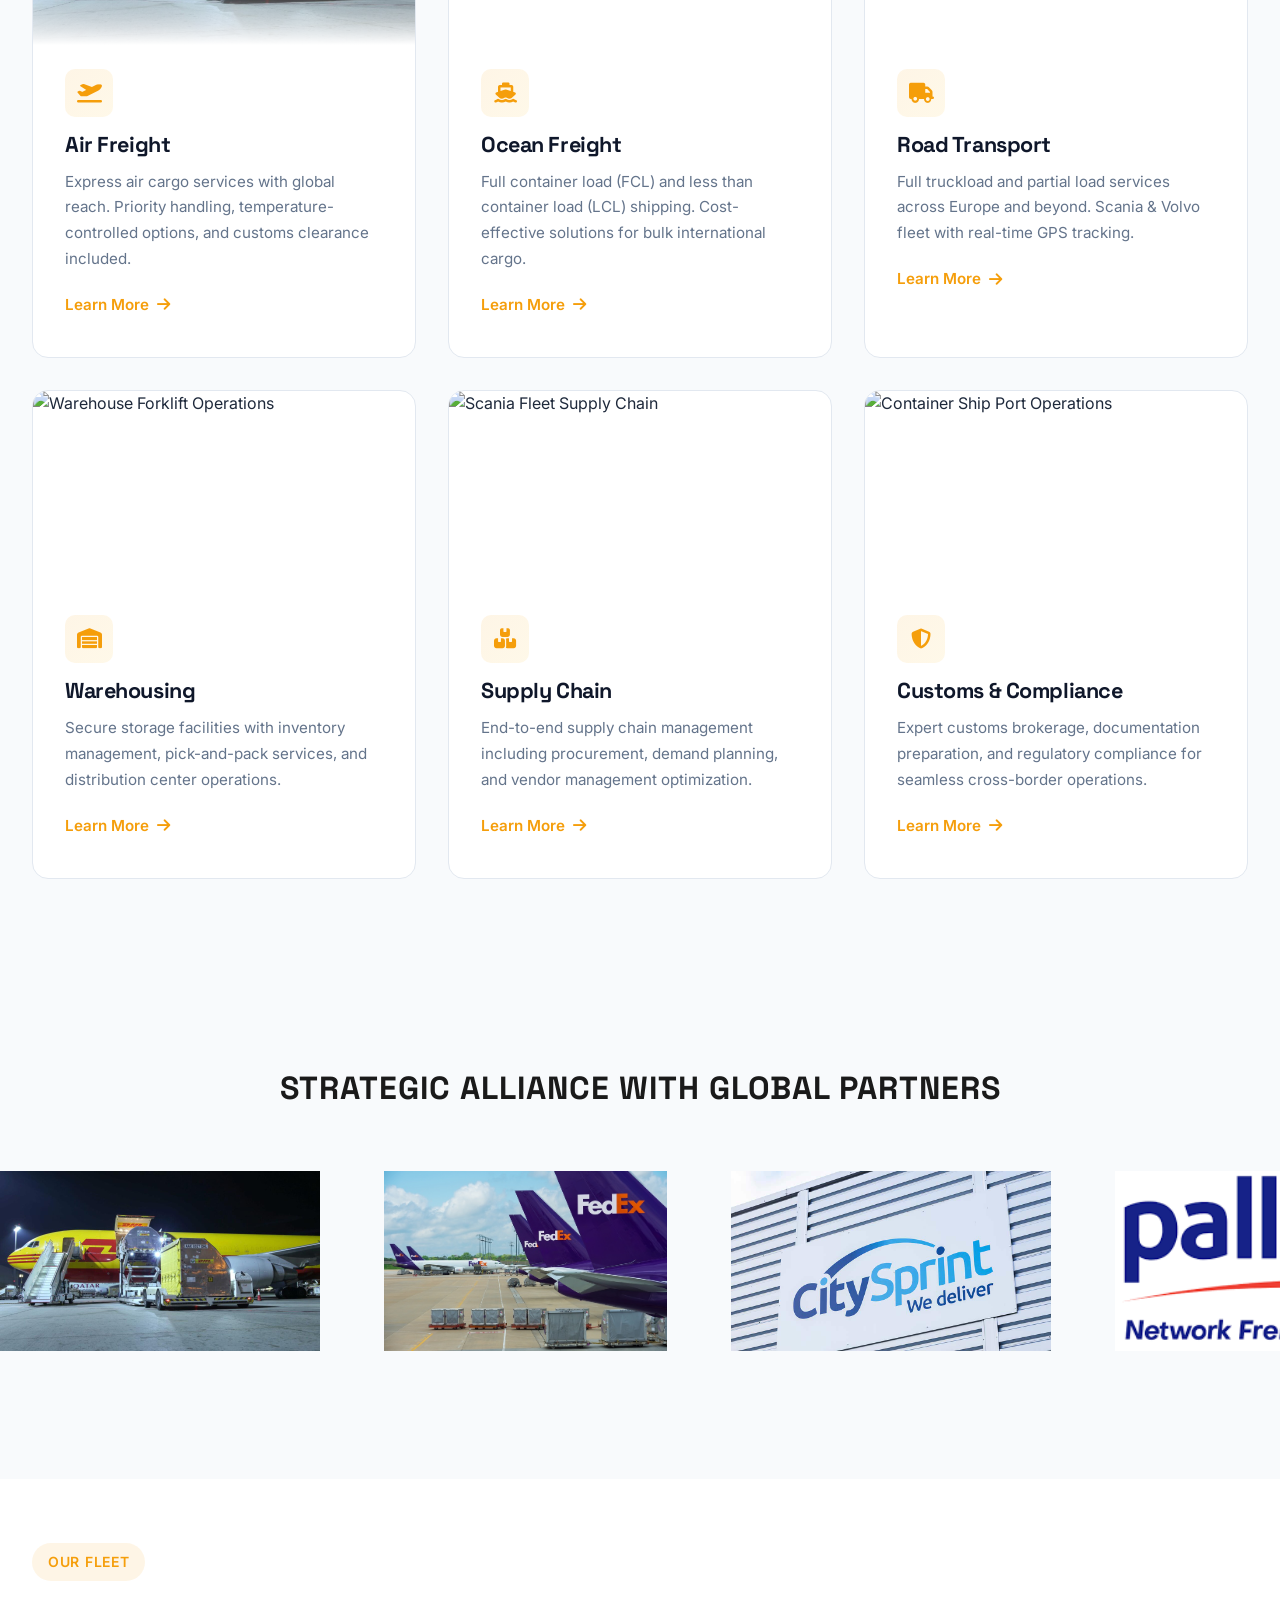
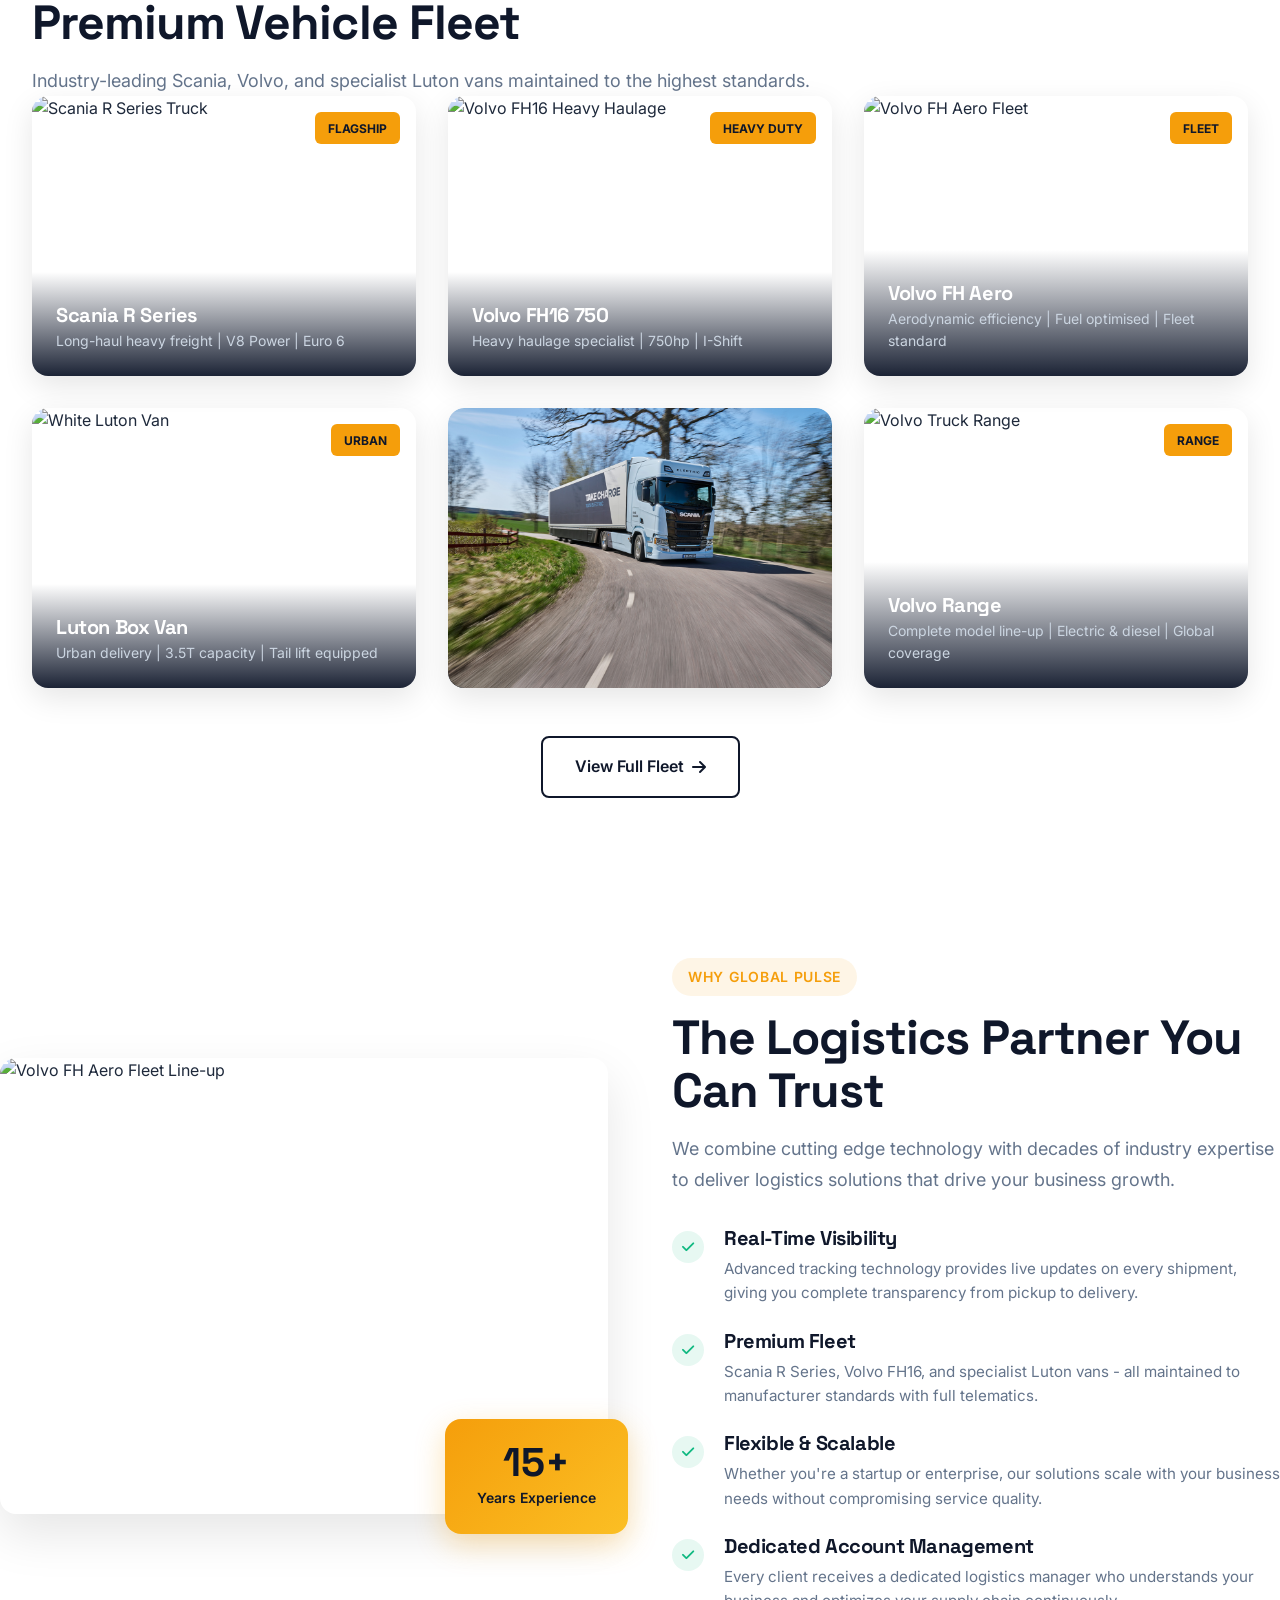
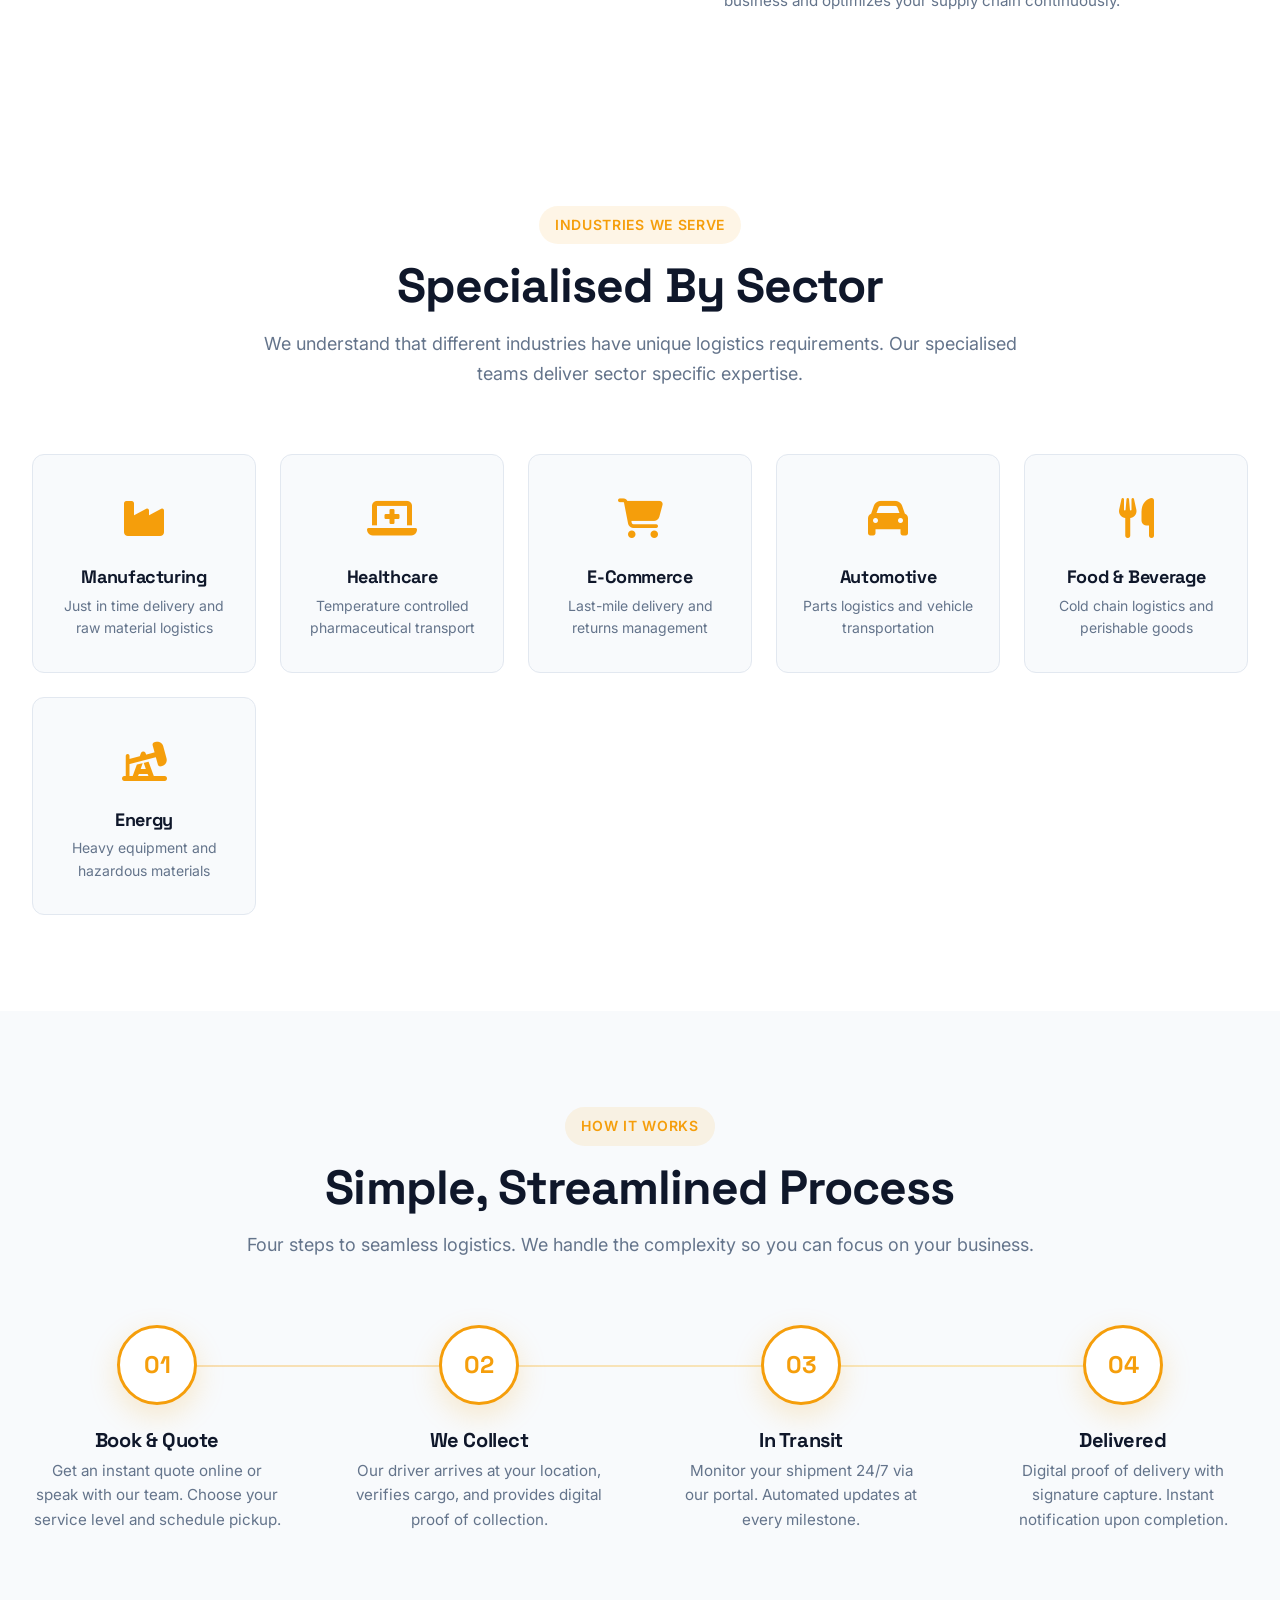
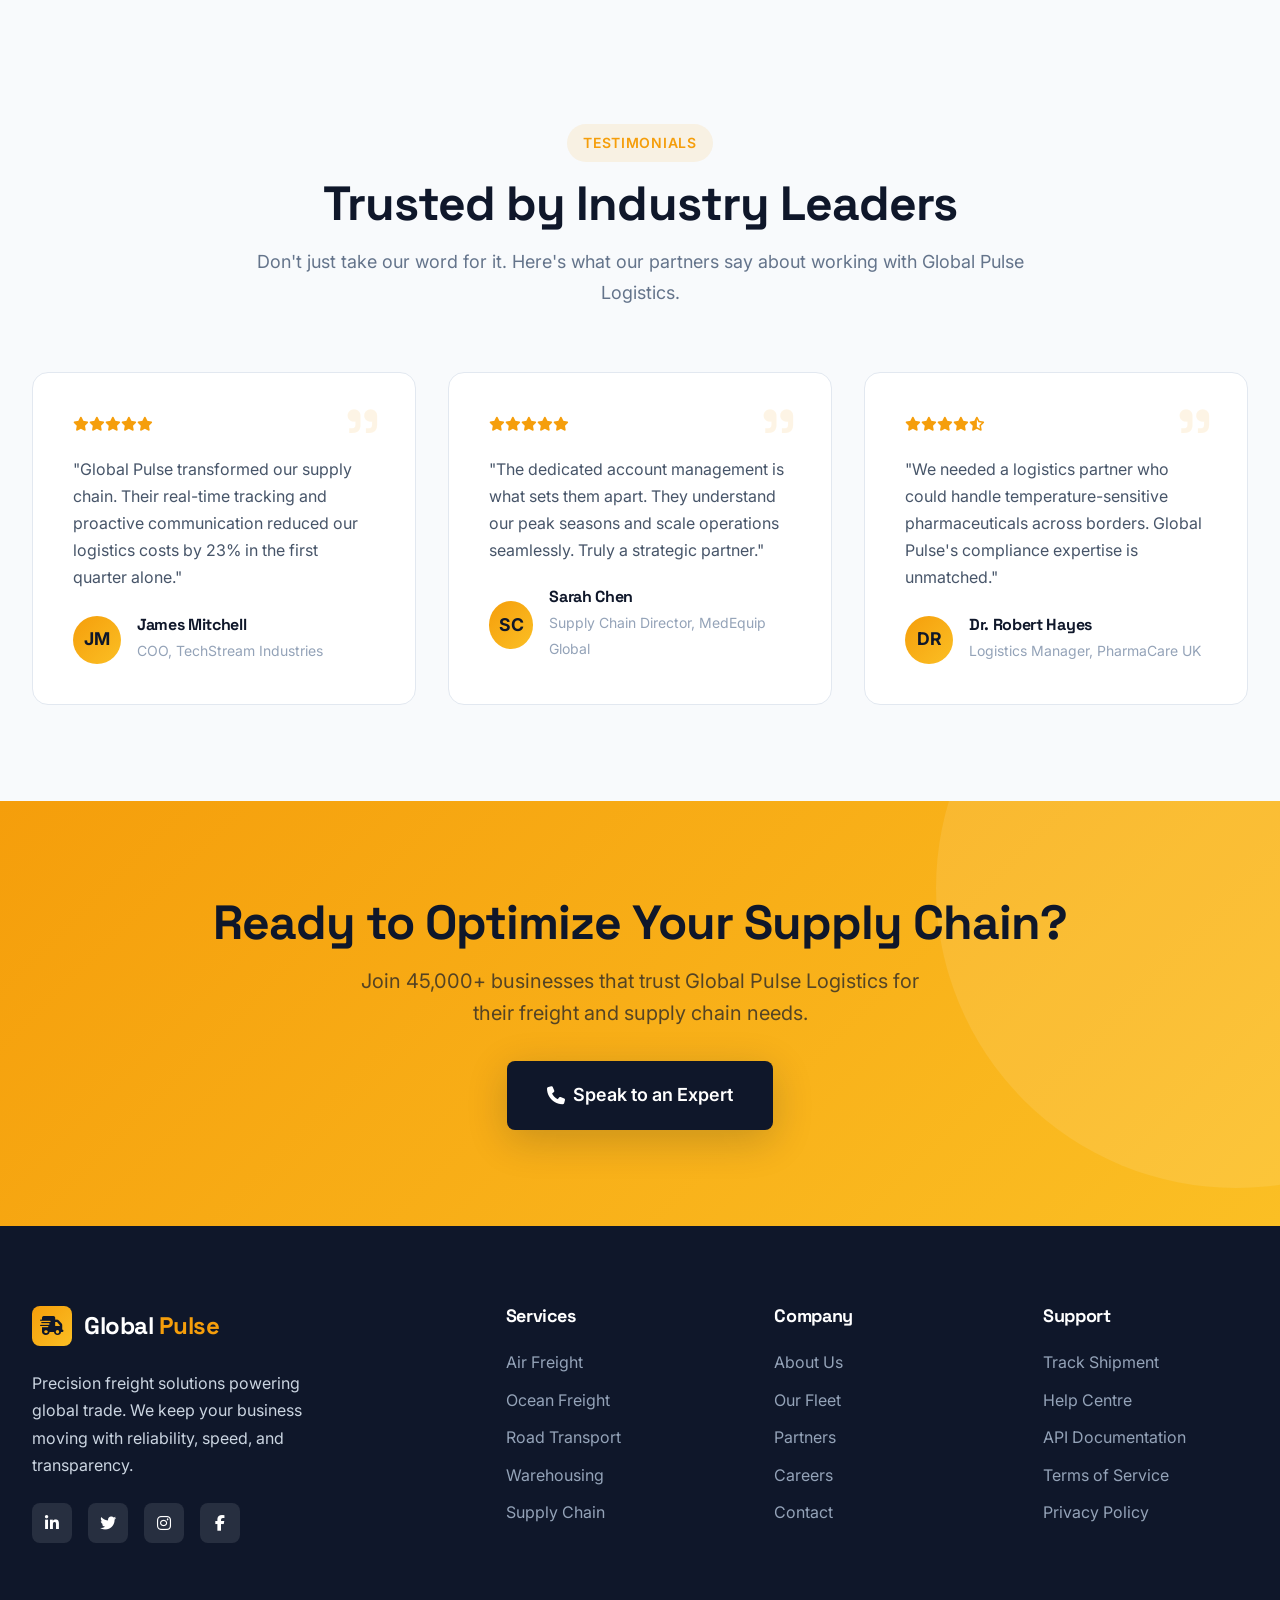
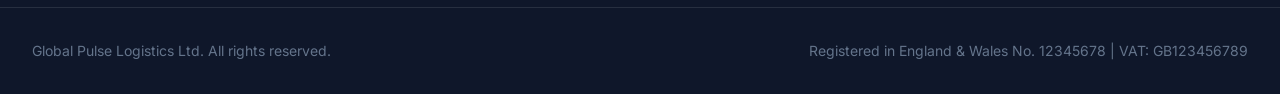
==== commit f1ae5470: "Update index.html" ====
--- a/index.html
+++ b/index.html
@@ -18,7 +18,7 @@
         <div class="nav-container">
             <a href="index.html" class="logo">
                 <div class="logo-icon"><i class="fas fa-shipping-fast"></i></div>
-                <div class="logo-text">Global <span>Pulse</span></div>
+                <div class="logo-text">Global <span>Pulse <span>Logistics</span></div>
             </a>
             <ul class="nav-links">
                 <li><a href="services.html">Services</a></li>
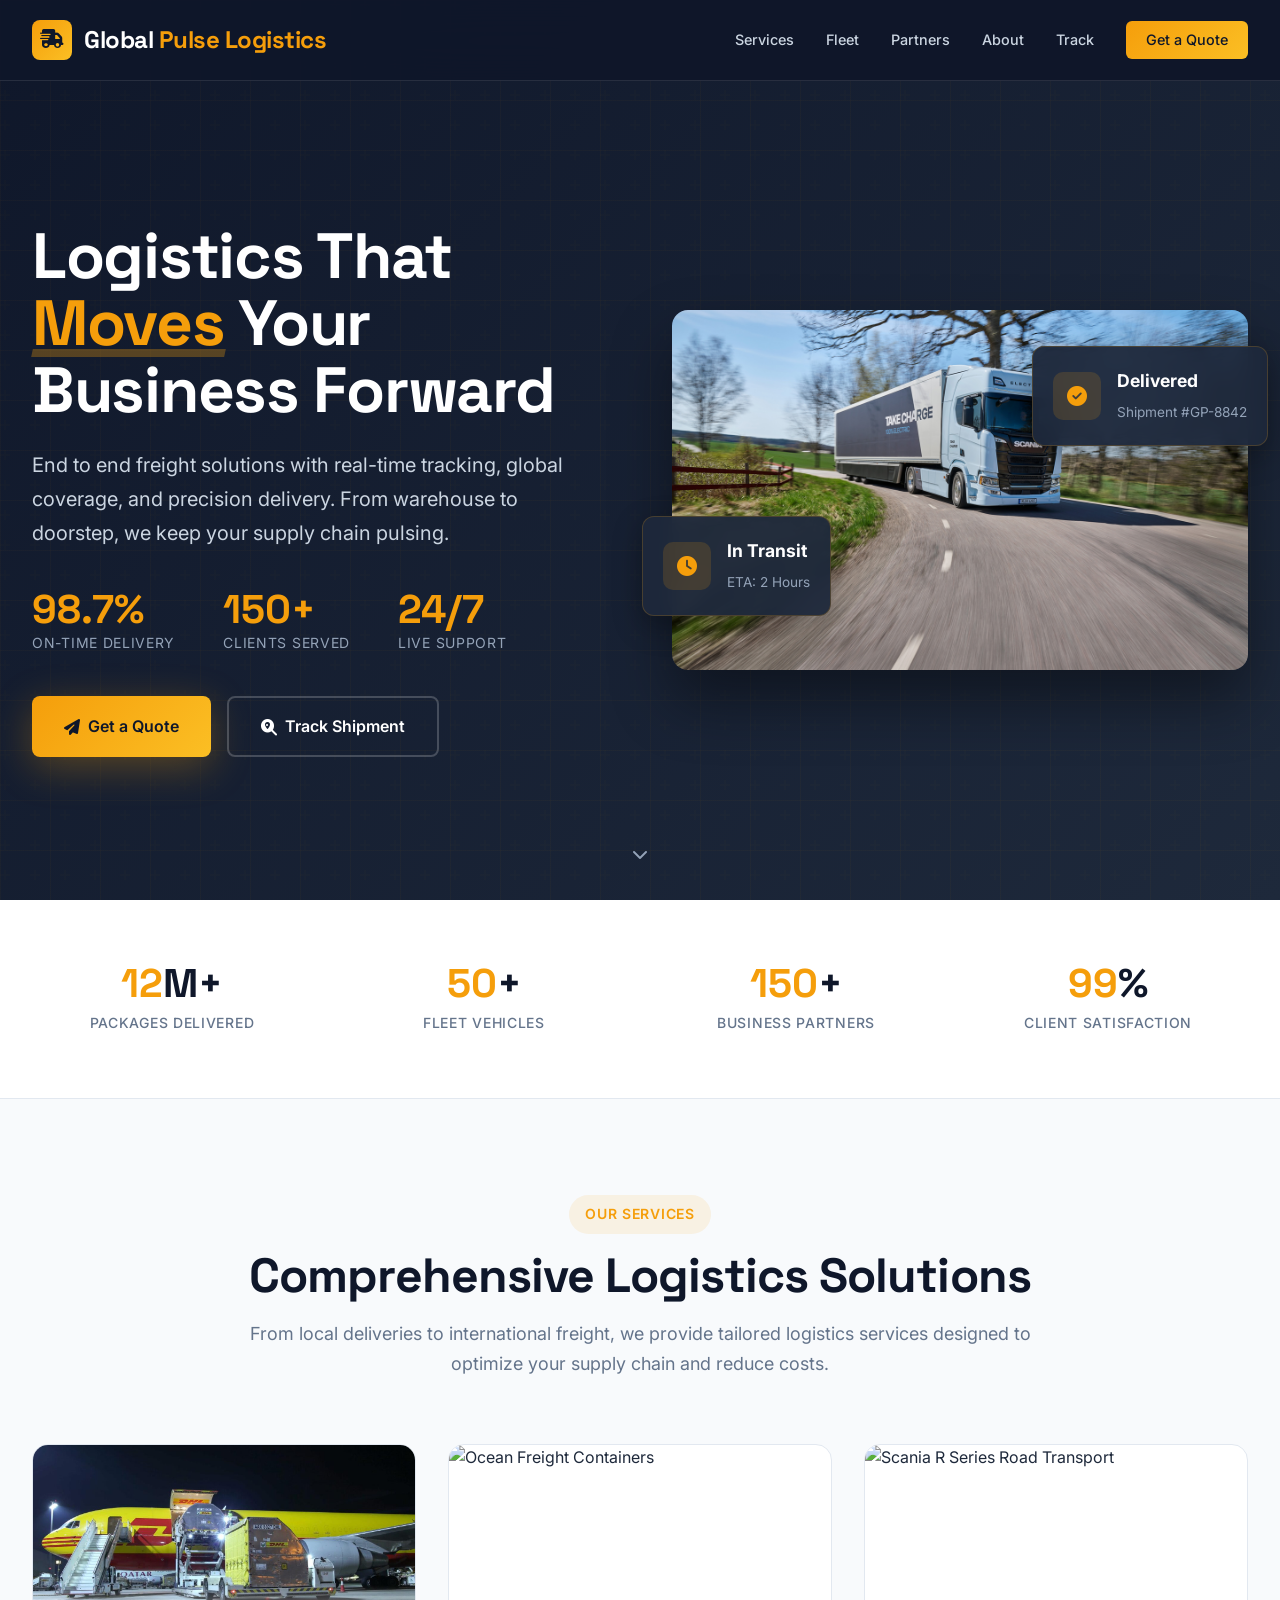
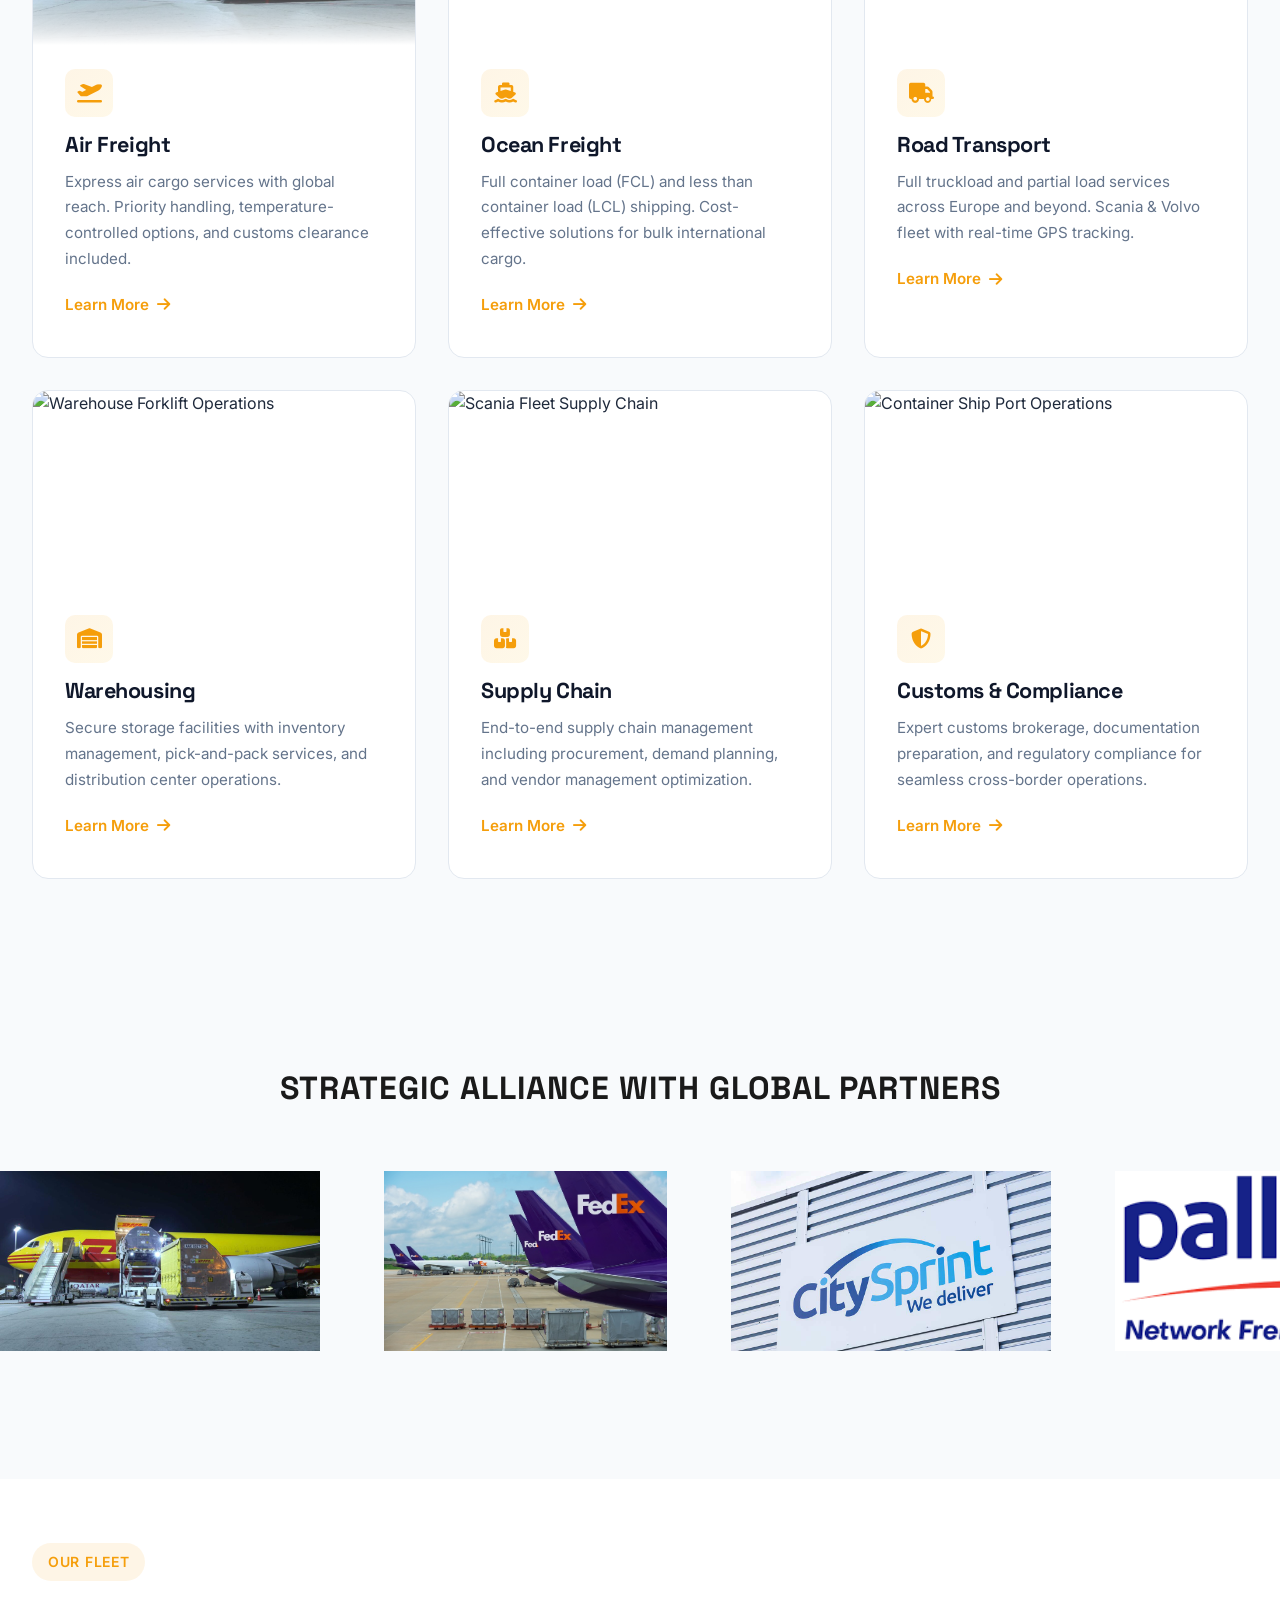
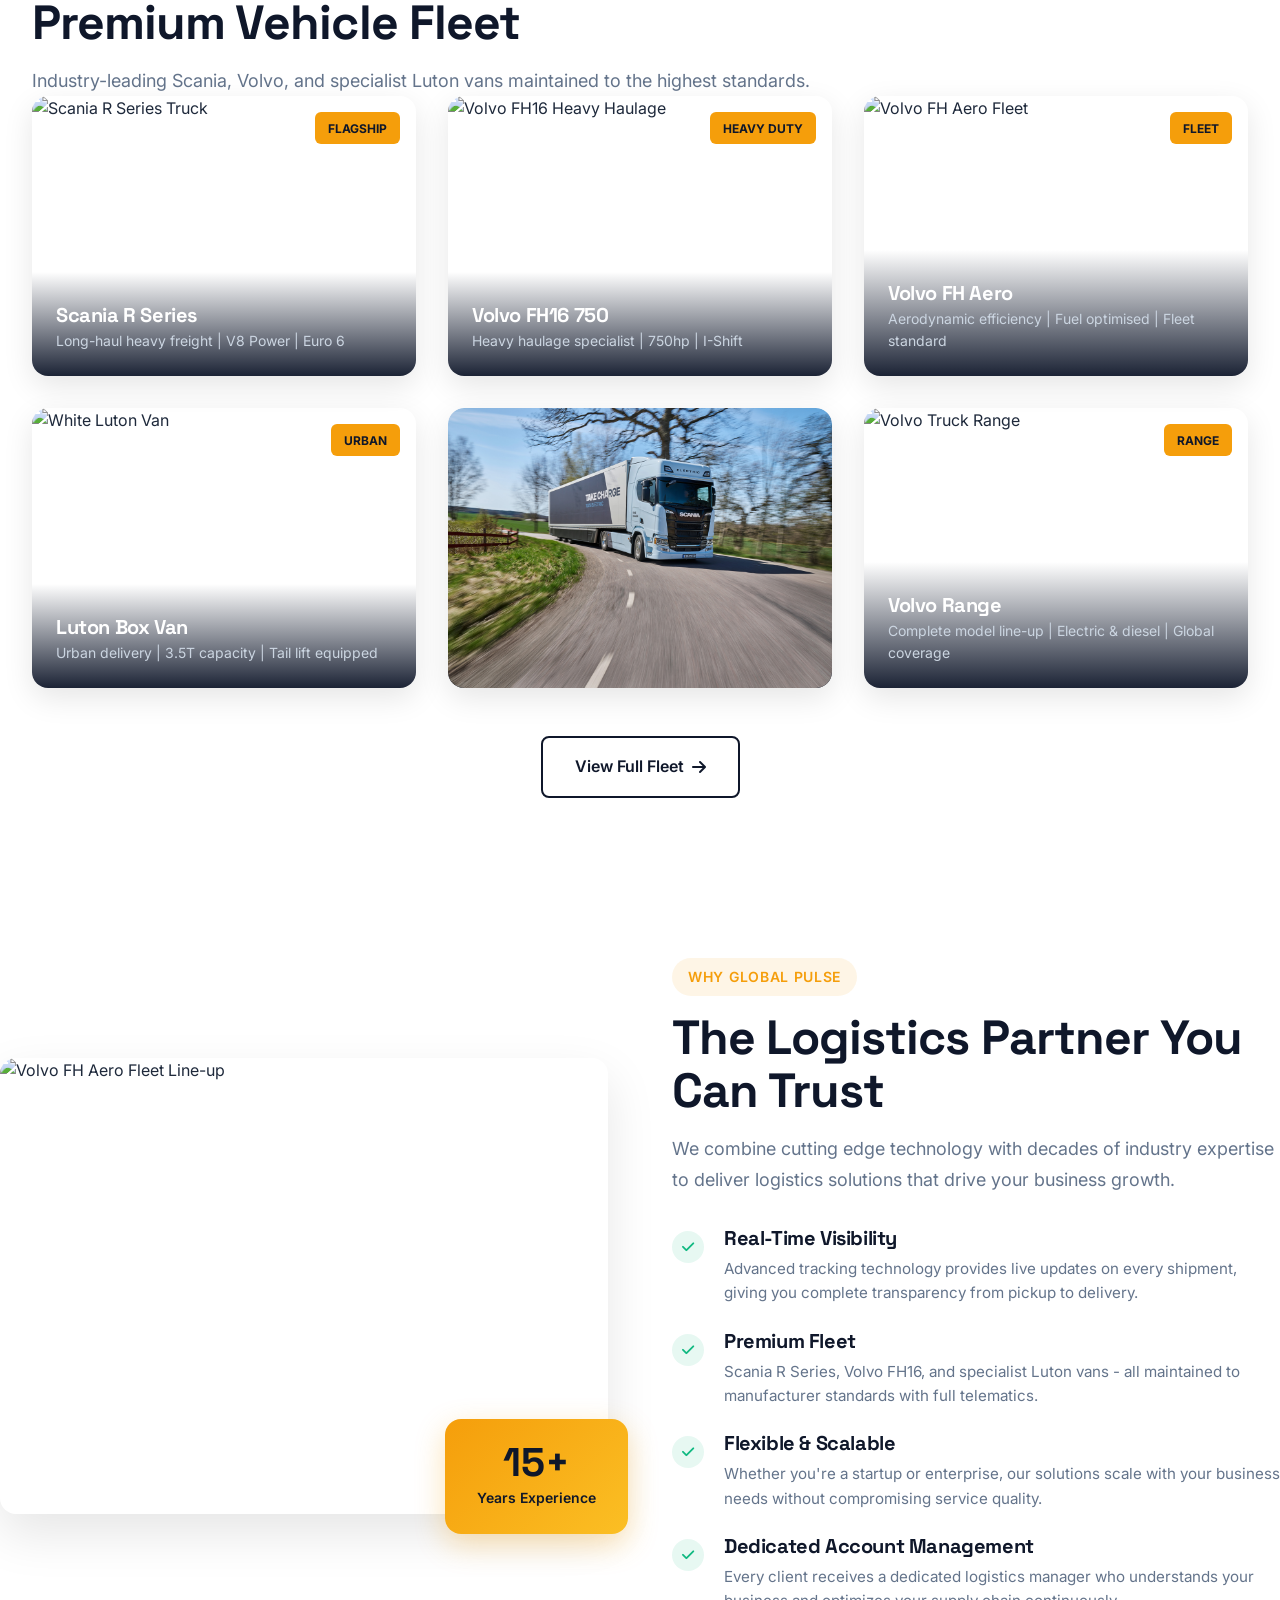
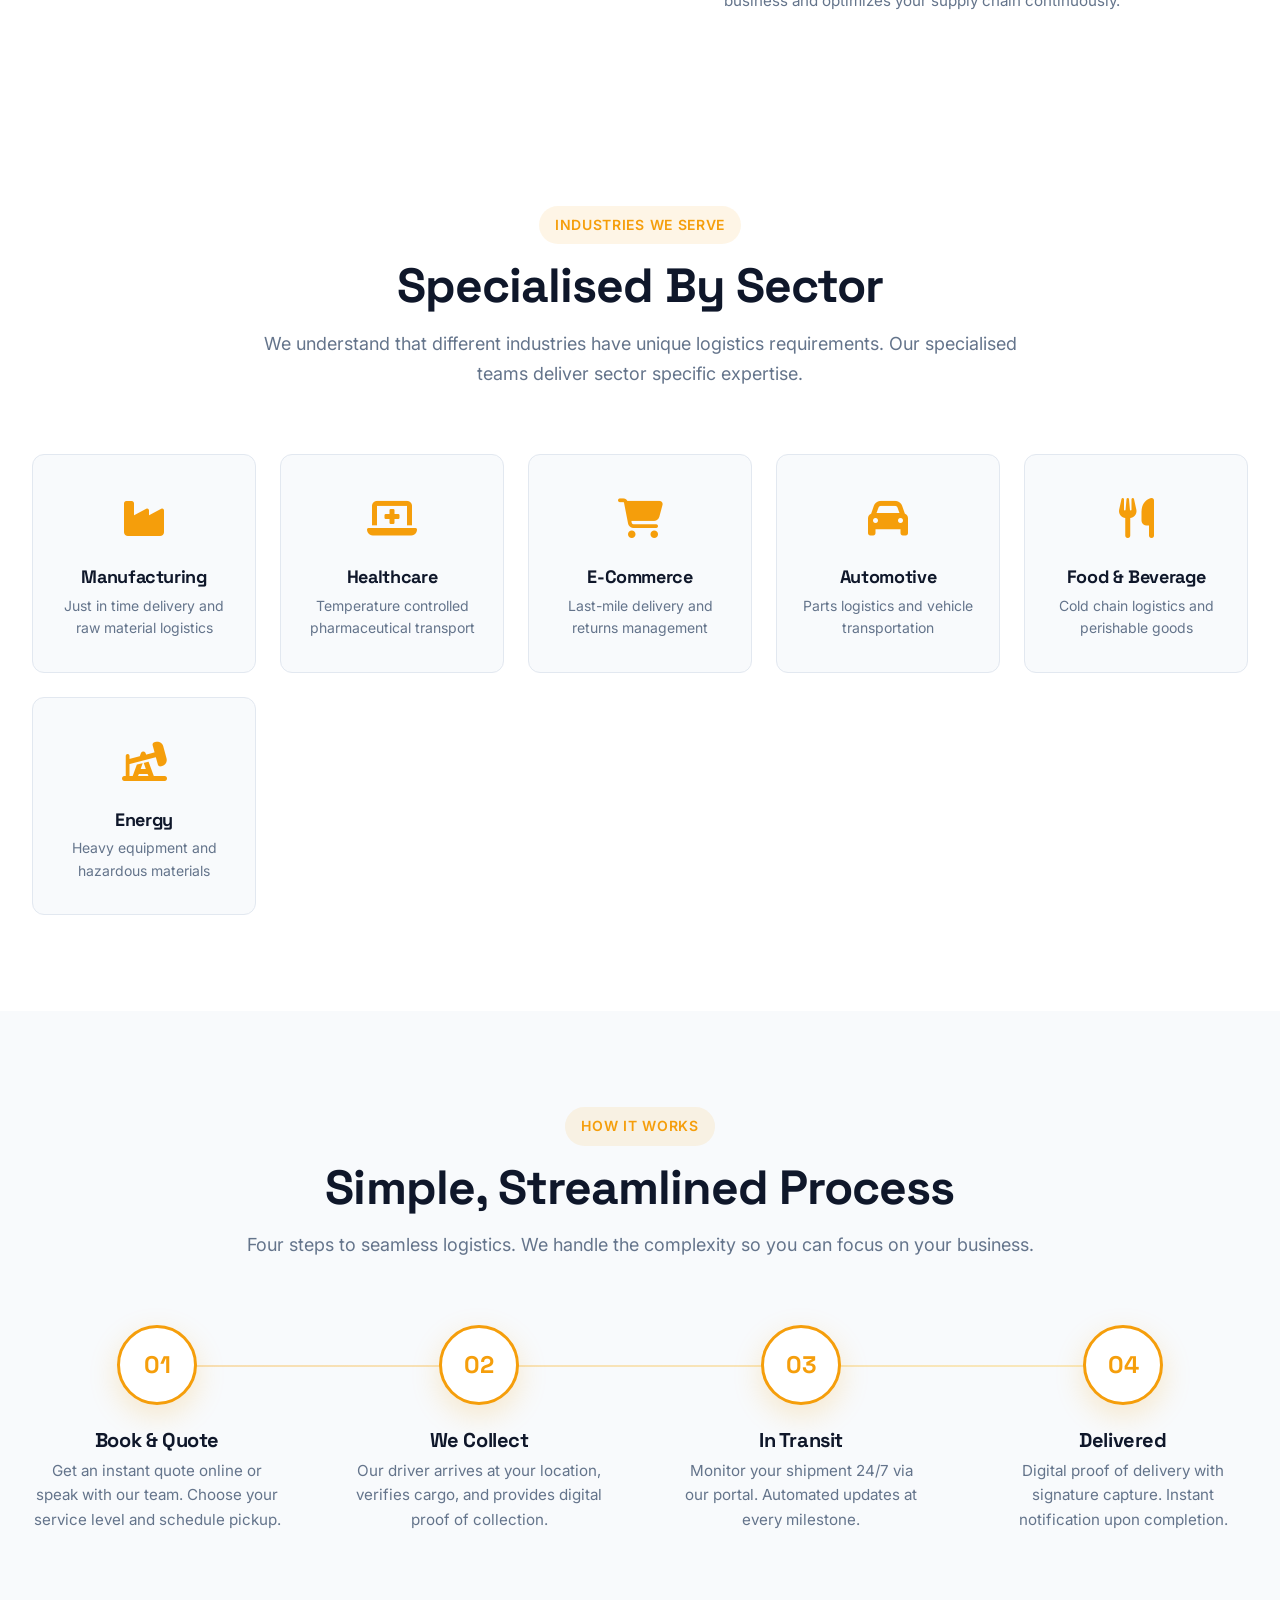
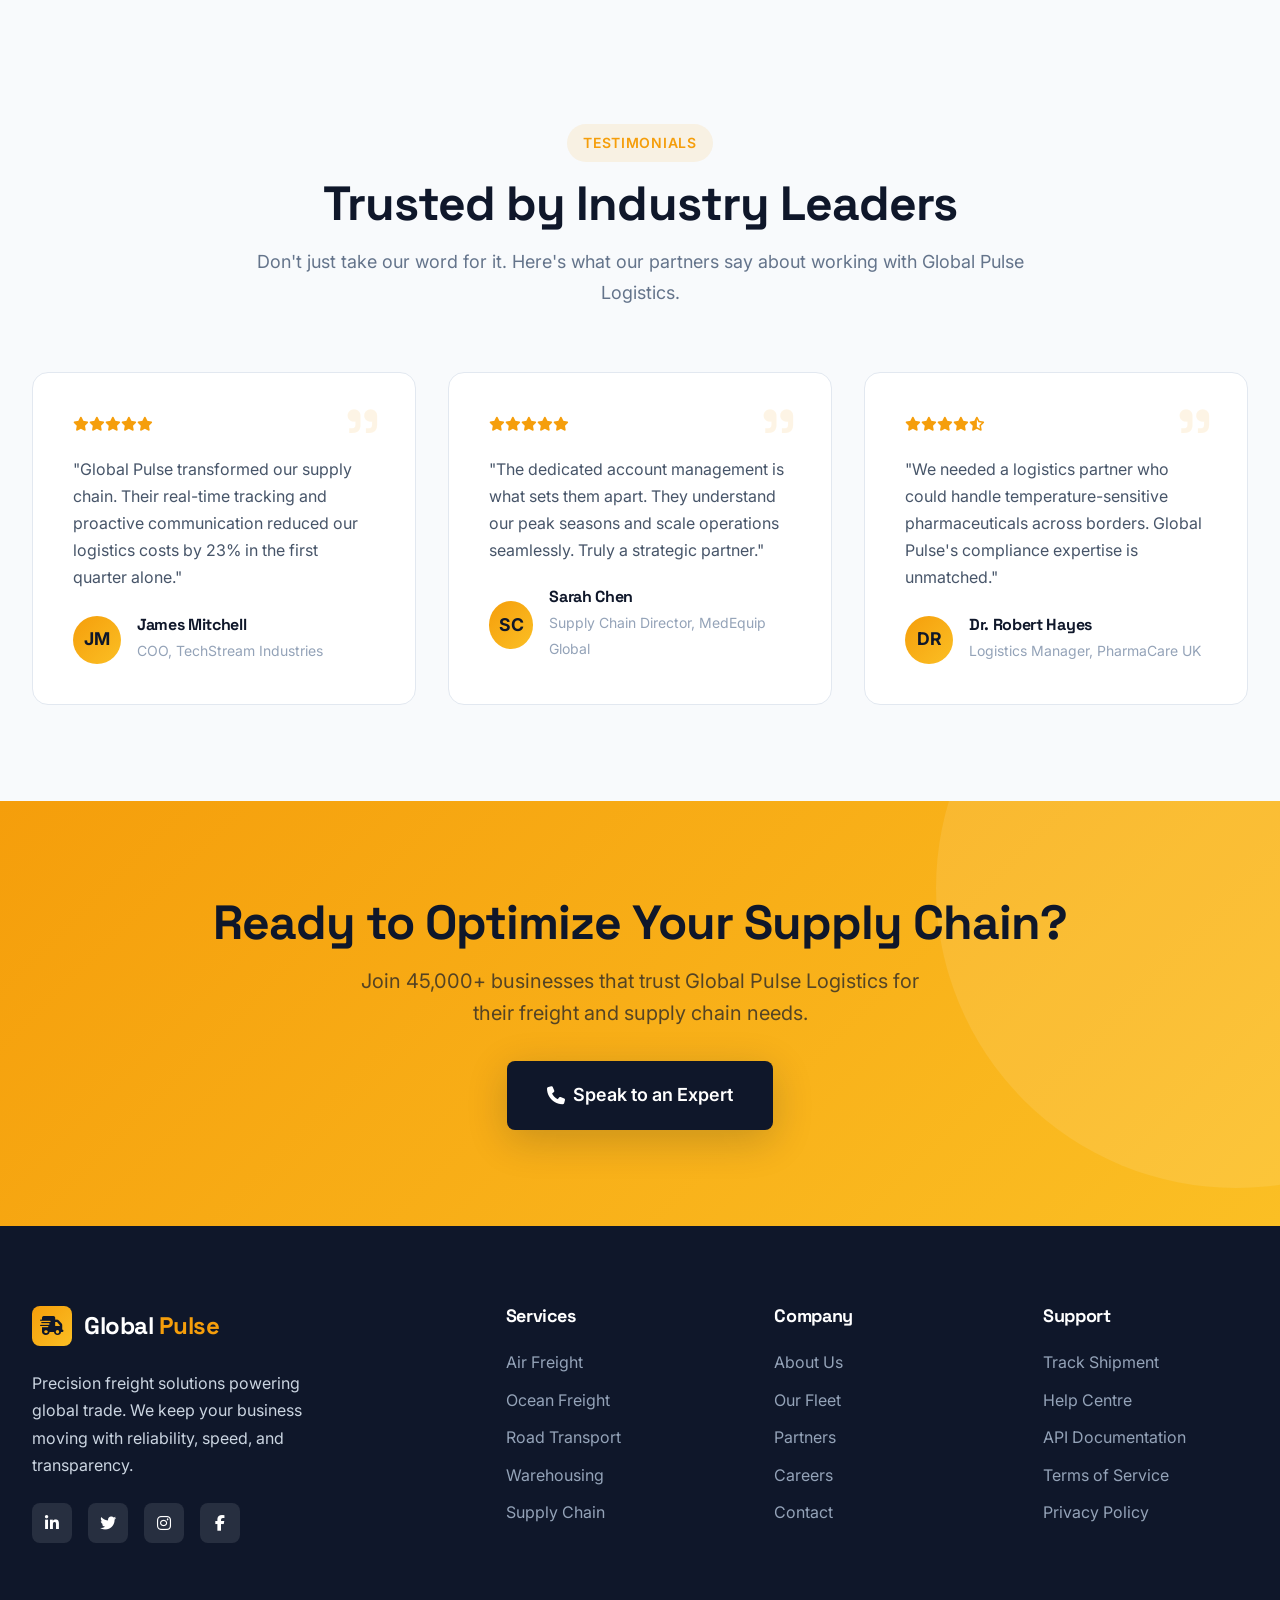
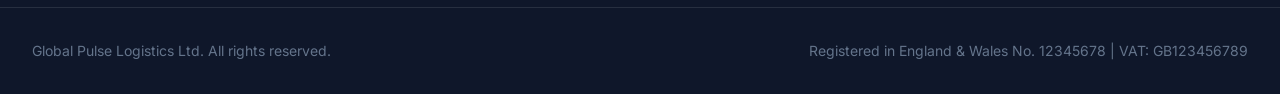
==== commit ecb02500: "Update index.html" ====
--- a/index.html
+++ b/index.html
@@ -58,7 +58,7 @@
                     </div>
                     <div class="stat-item">
                         <span class="stat-number">150+</span>
-                        <span class="stat-label">Countries Served</span>
+                        <span class="stat-label">Clients Served</span>
                     </div>
                     <div class="stat-item">
                         <span class="stat-number">24/7</span>
@@ -91,8 +91,8 @@
     <div class="stats-bar">
         <div class="stats-container">
             <div class="stats-item fade-in"><span class="number">12<span>M+</span></span><div class="label">Packages Delivered</div></div>
-            <div class="stats-item fade-in"><span class="number">850<span>+</span></span><div class="label">Fleet Vehicles</div></div>
-            <div class="stats-item fade-in"><span class="number">45<span>k</span></span><div class="label">Business Partners</div></div>
+            <div class="stats-item fade-in"><span class="number">50<span>+</span></span><div class="label">Fleet Vehicles</div></div>
+            <div class="stats-item fade-in"><span class="number">150<span>+</span></span><div class="label">Business Partners</div></div>
             <div class="stats-item fade-in"><span class="number">99<span>%</span></span><div class="label">Client Satisfaction</div></div>
         </div>
     </div>
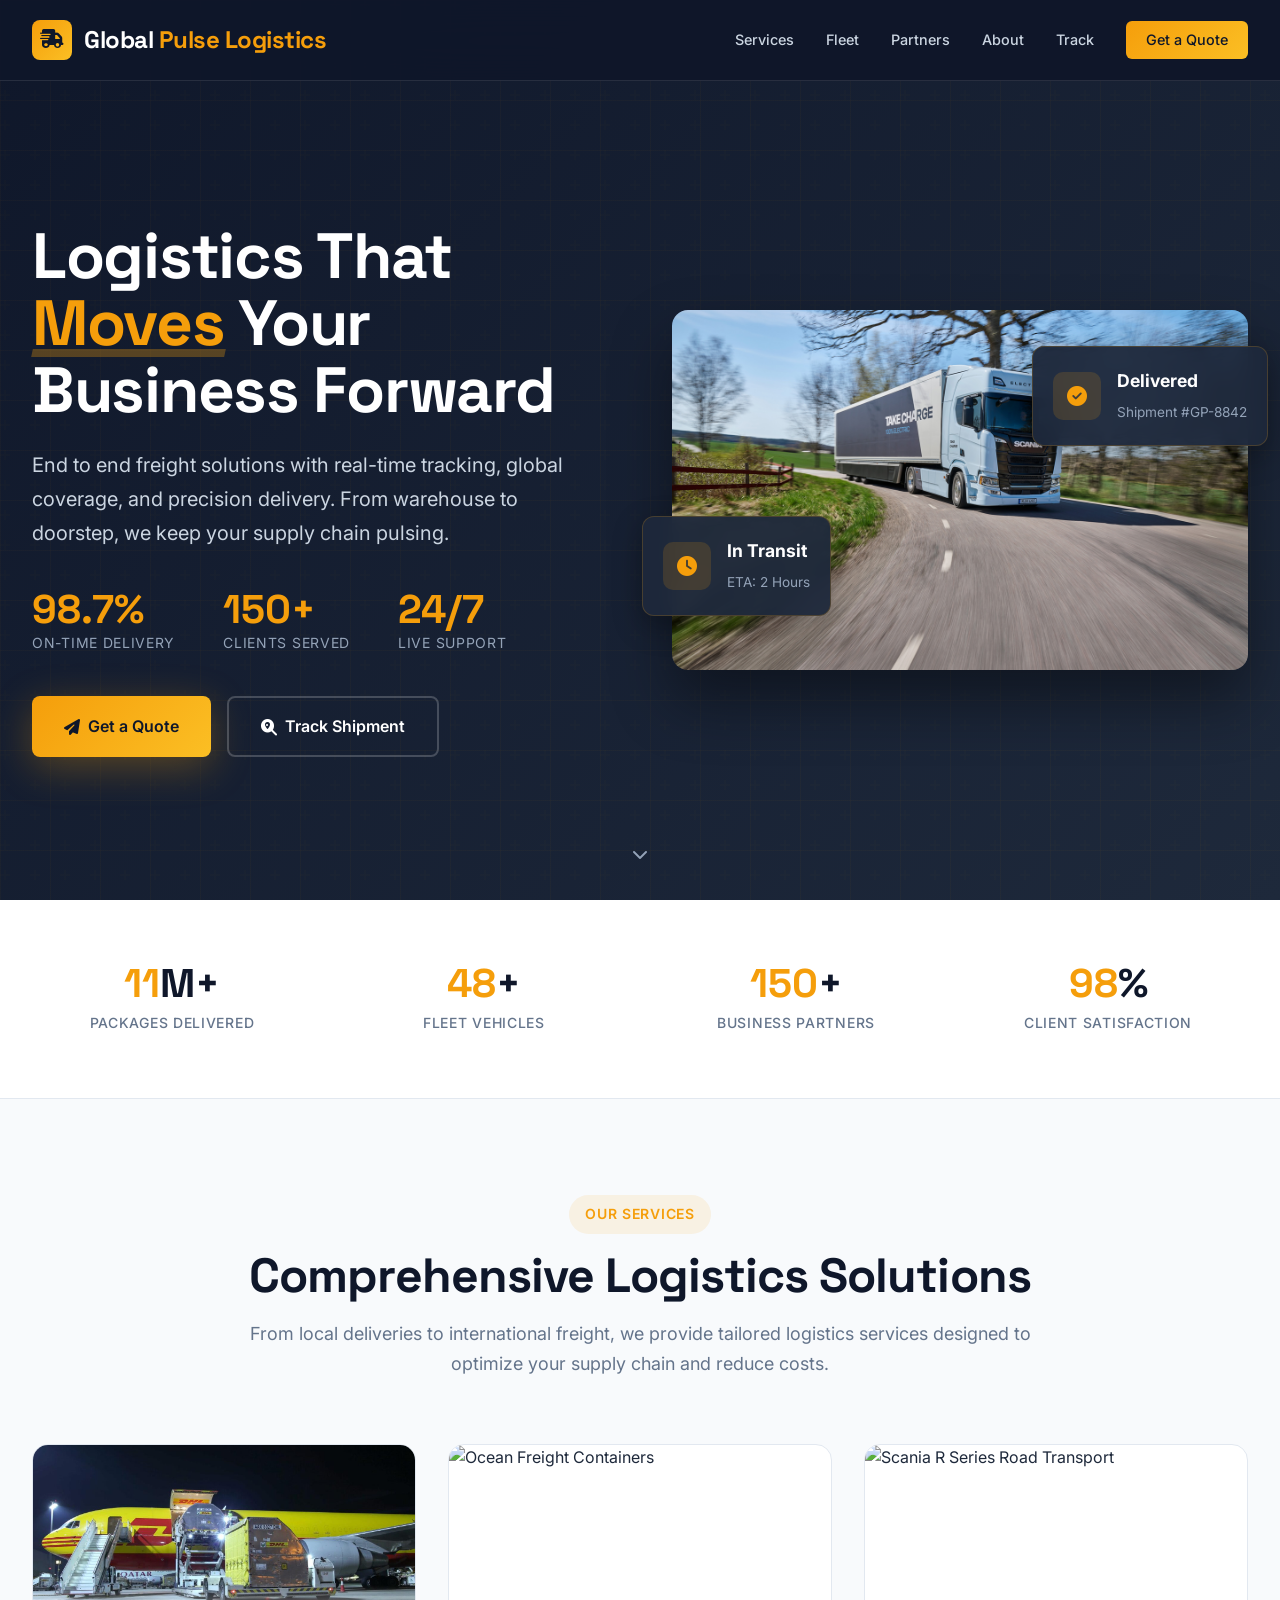
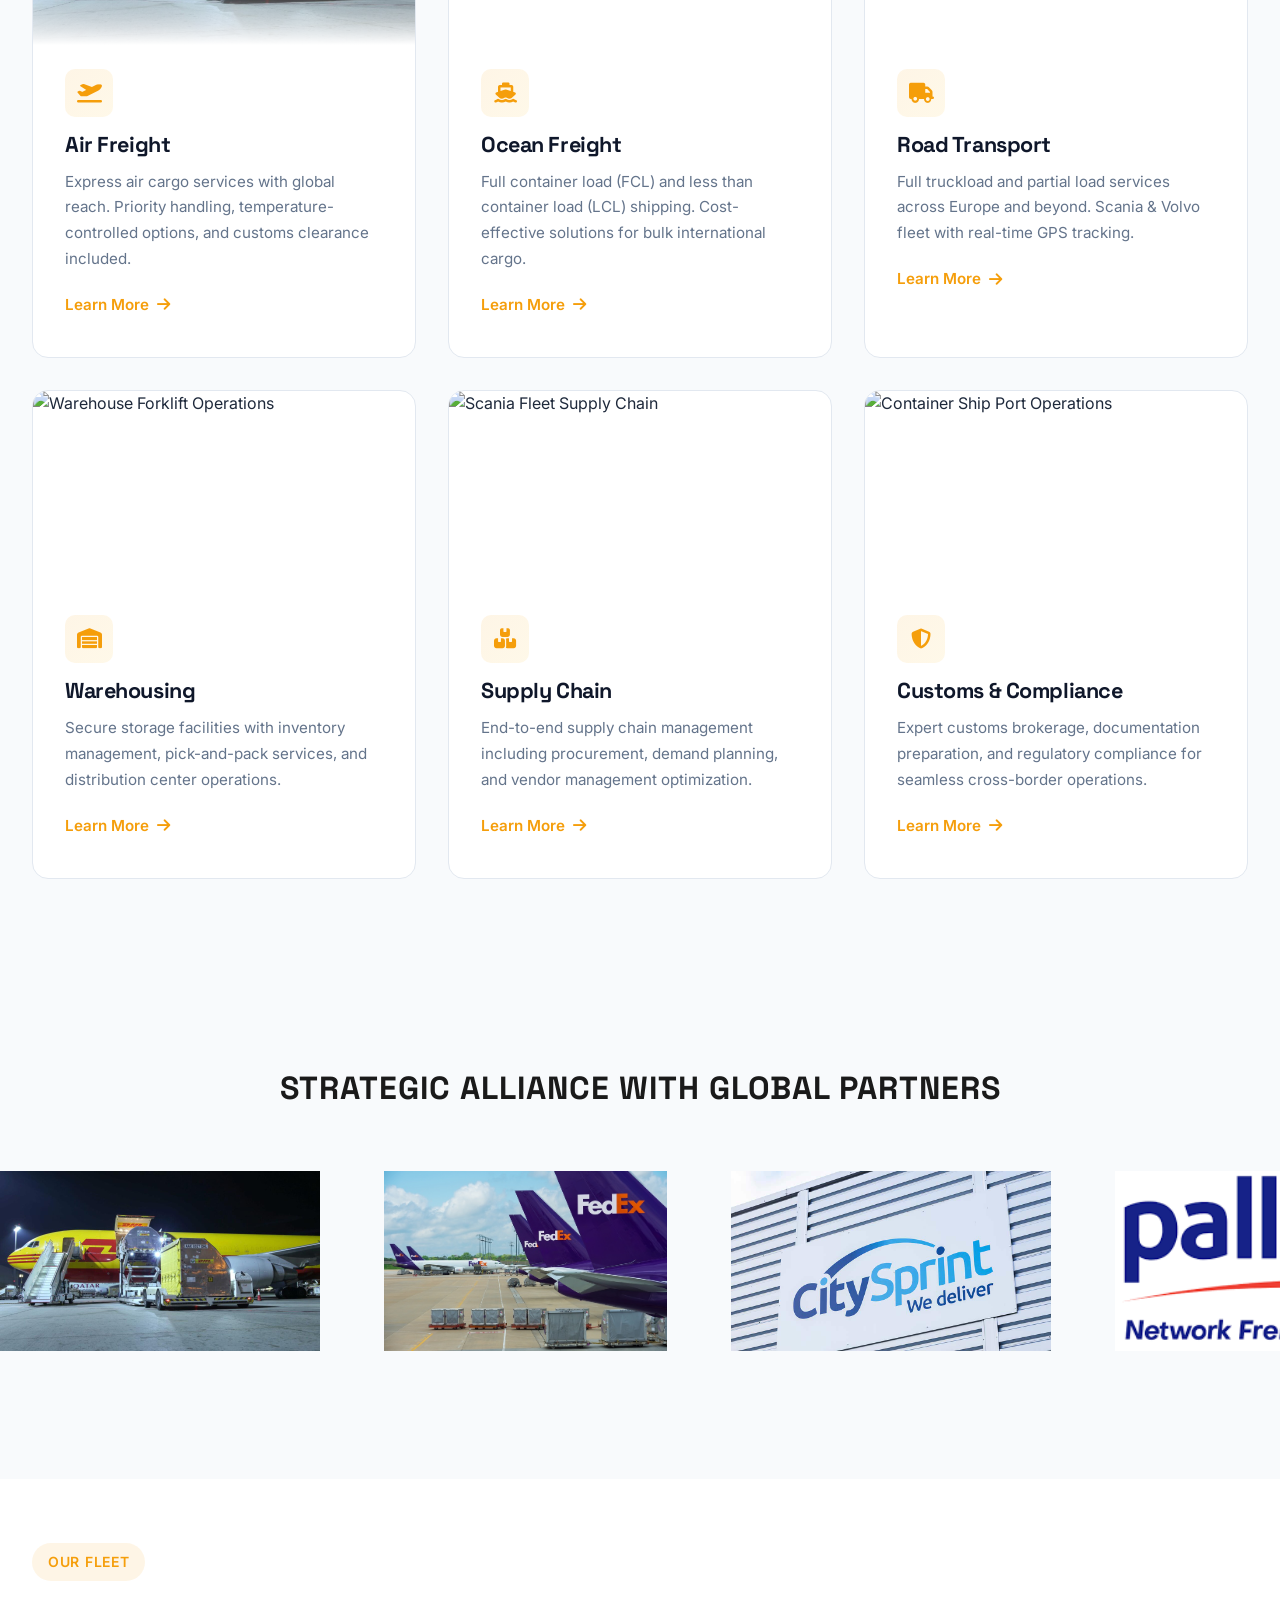
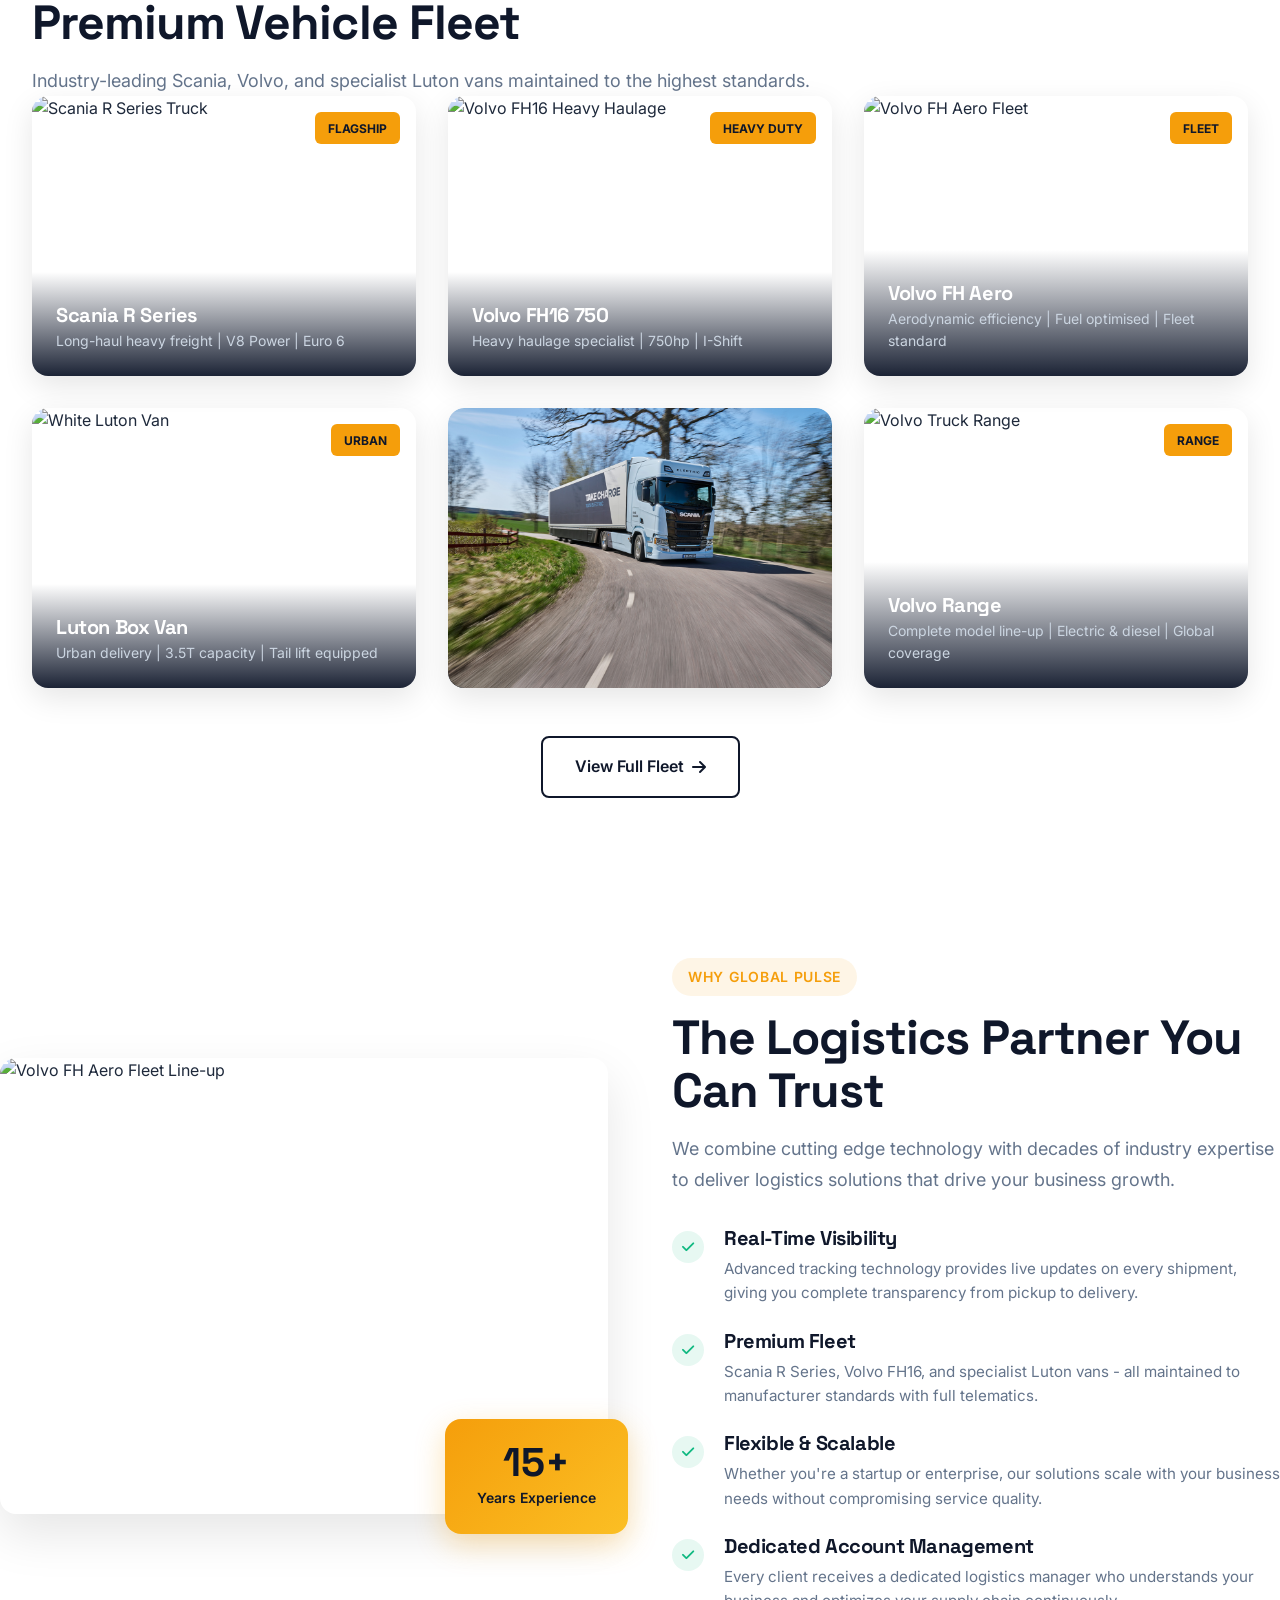
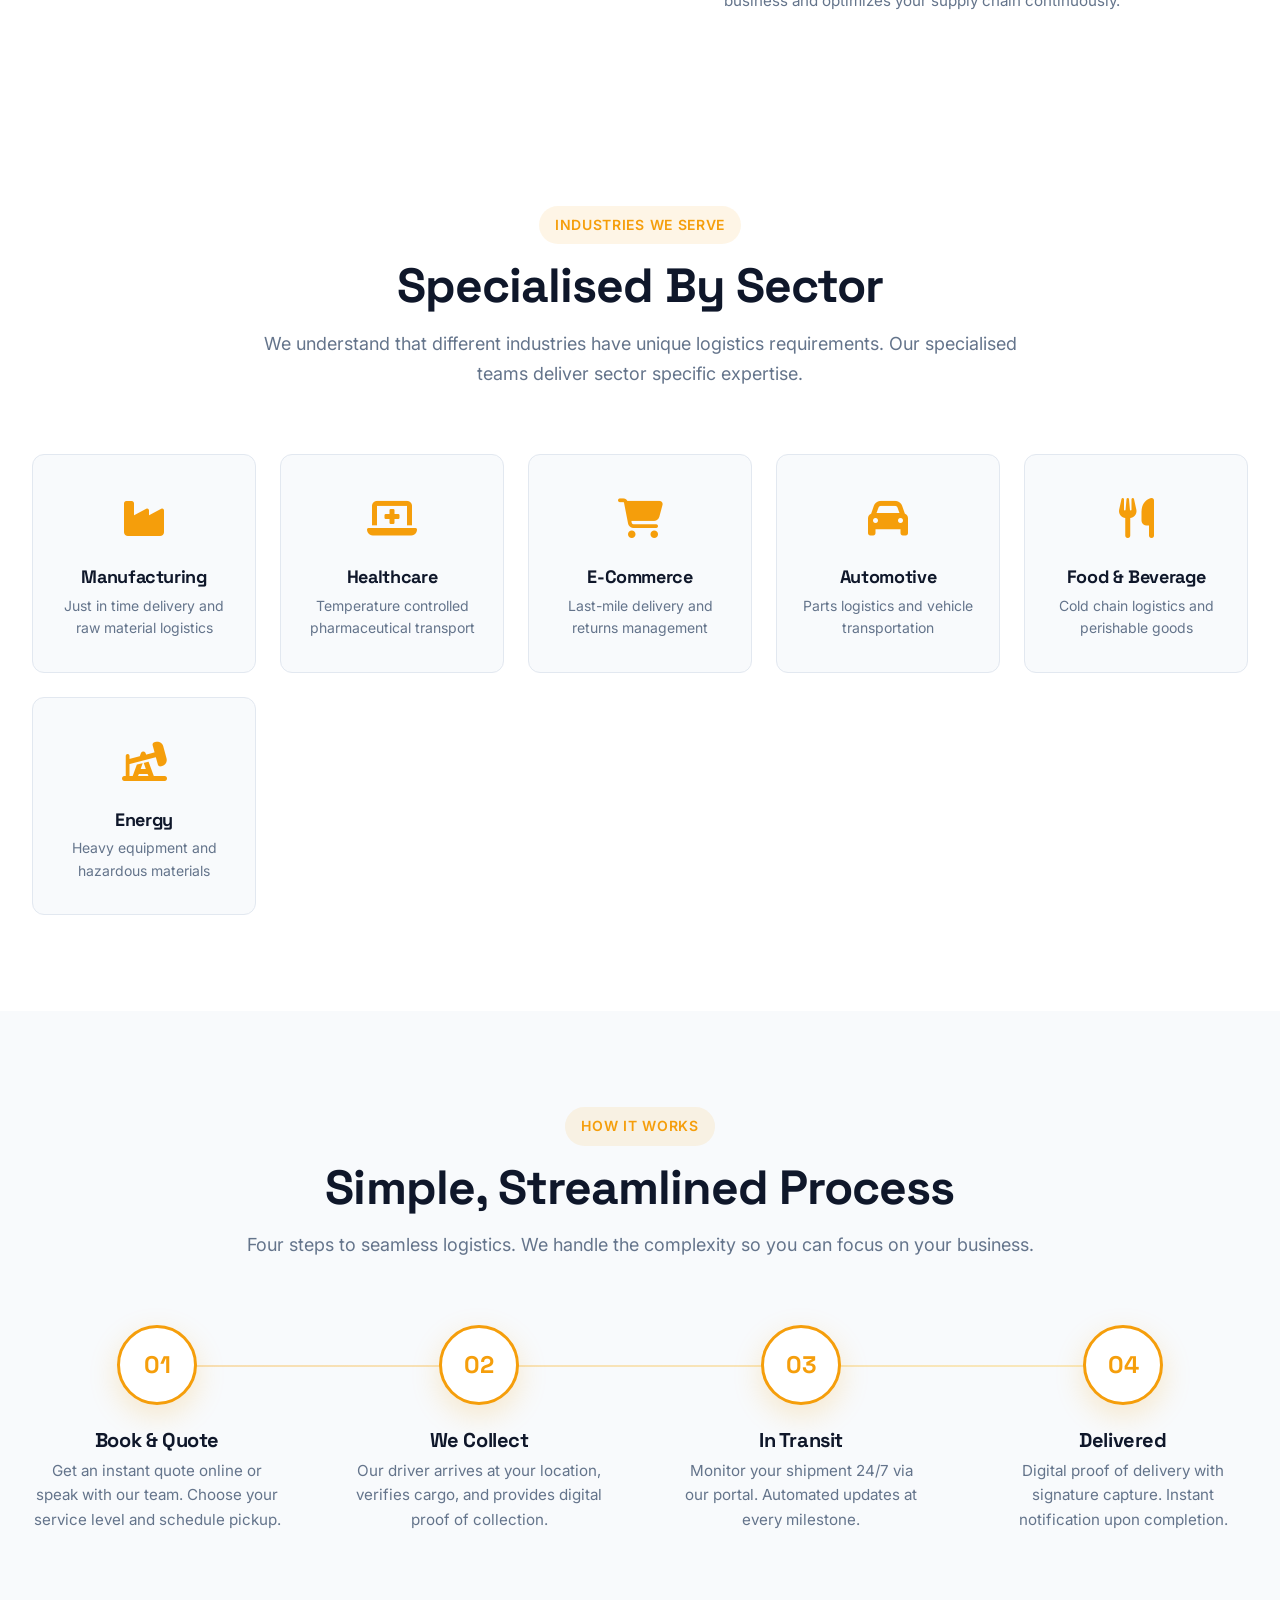
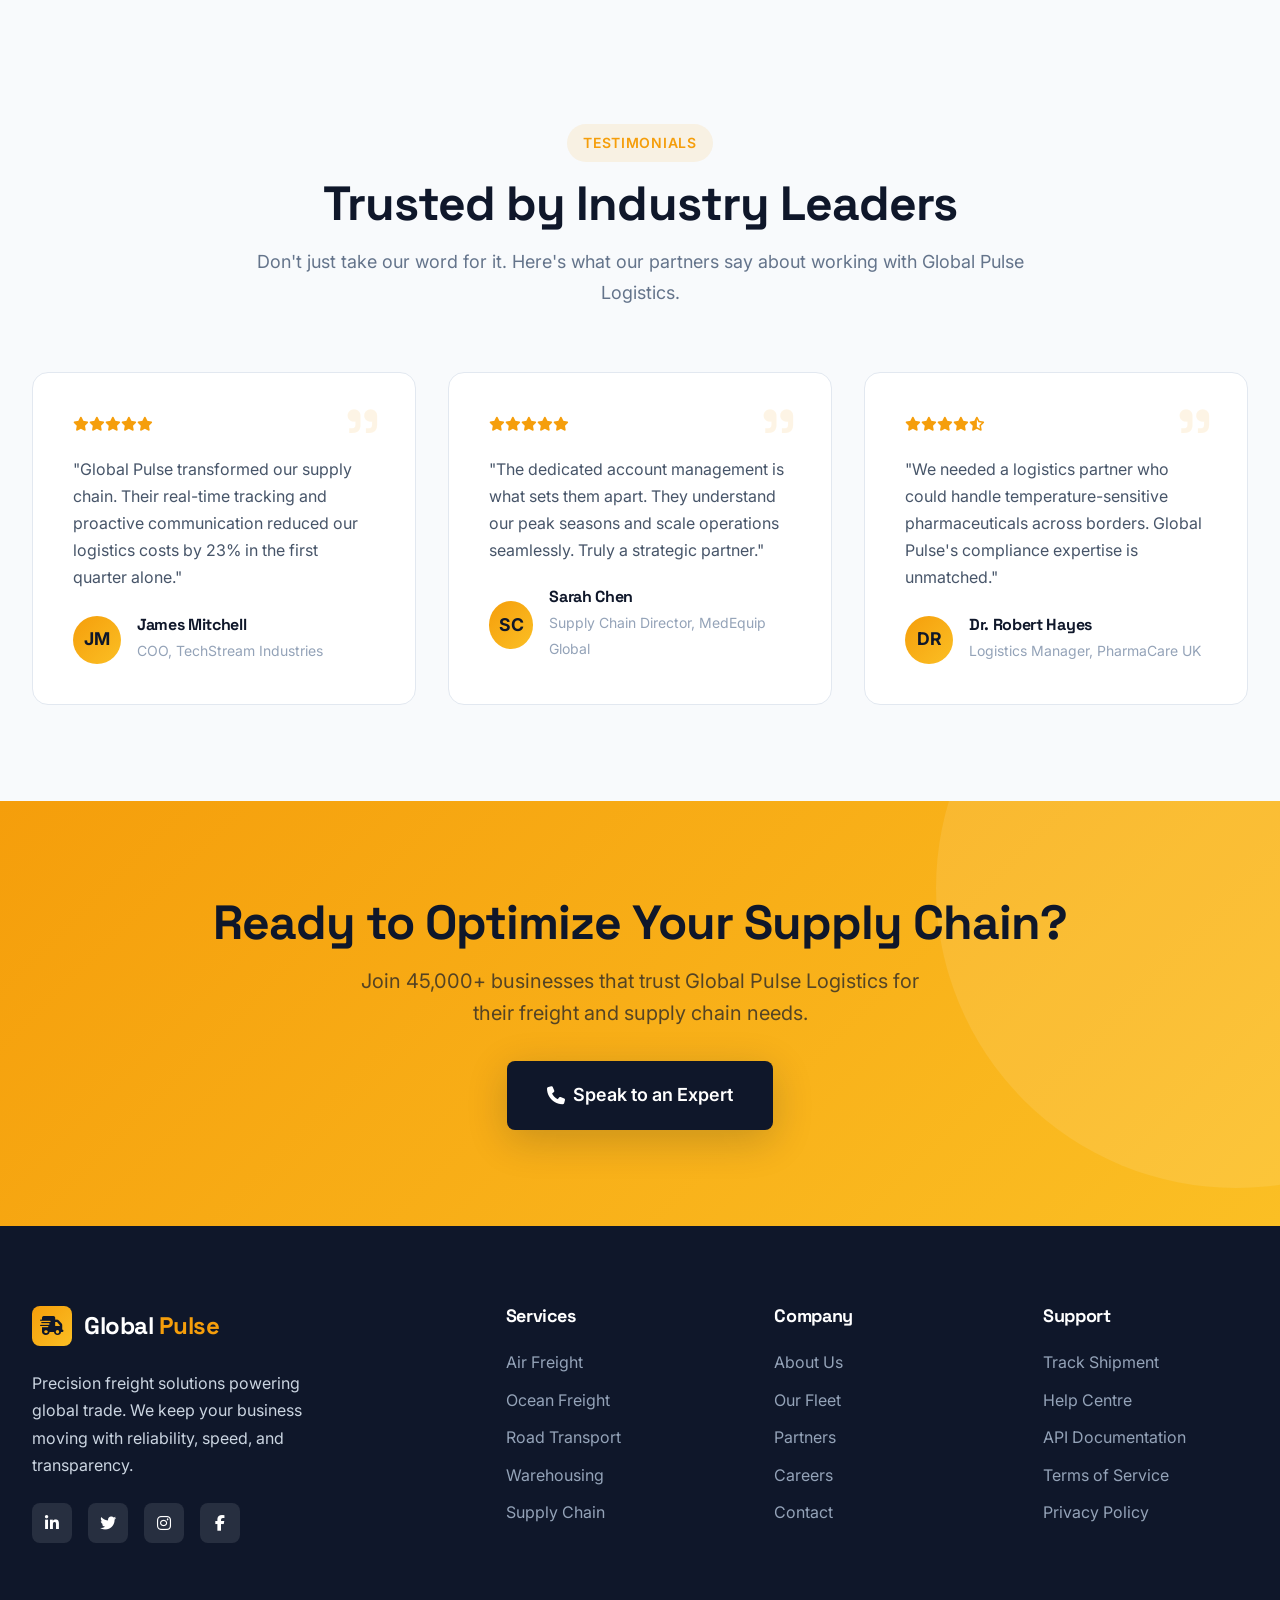
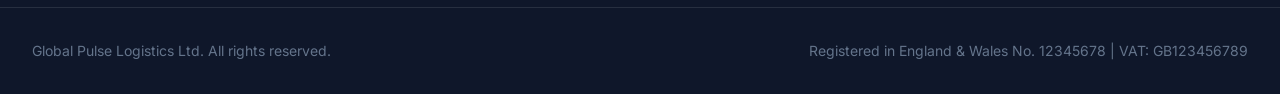
==== commit d7030456: "Update index.html" ====
--- a/index.html
+++ b/index.html
@@ -14,35 +14,35 @@
 <body>
 
     <!-- Navigation -->
-    <nav class="navbar" id="navbar">
-        <div class="nav-container">
-            <a href="index.html" class="logo">
-                <div class="logo-icon"><i class="fas fa-shipping-fast"></i></div>
-                <div class="logo-text">Global <span>Pulse <span>Logistics</span></div>
-            </a>
-            <ul class="nav-links">
-                <li><a href="services.html">Services</a></li>
-                <li><a href="fleet.html">Fleet</a></li>
-                <li><a href="partners.html">Partners</a></li>
-                <li><a href="about.html">About</a></li>
-                <li><a href="tracking.html">Track</a></li>
-                <li><a href="contact.html" class="nav-cta">Get a Quote</a></li>
-            </ul>
-            <button class="mobile-menu-btn" id="mobileMenuBtn"><i class="fas fa-bars"></i></button>
-        </div>
-    </nav>
+<nav class="navbar" id="navbar">
+    <div class="nav-container">
+        <a href="/index" class="logo">
+            <div class="logo-icon"><i class="fas fa-shipping-fast"></i></div>
+            <div class="logo-text">Global <span>Pulse <span>Logistics</span></div>
+        </a>
+        <ul class="nav-links">
+            <li><a href="/services">Services</a></li>
+            <li><a href="/fleet">Fleet</a></li>
+            <li><a href="/partners">Partners</a></li>
+            <li><a href="/about">About</a></li>
+            <li><a href="/tracking">Track</a></li>
+            <li><a href="/contact" class="nav-cta">Get a Quote</a></li>
+        </ul>
+        <button class="mobile-menu-btn" id="mobileMenuBtn"><i class="fas fa-bars"></i></button>
+    </div>
+</nav>
 
     <!-- Mobile Menu -->
-    <div class="mobile-menu" id="mobileMenu">
-        <ul>
-            <li><a href="services.html">Services</a></li>
-            <li><a href="fleet.html">Fleet</a></li>
-            <li><a href="partners.html">Partners</a></li>
-            <li><a href="about.html">About Us</a></li>
-            <li><a href="tracking.html">Track Shipment</a></li>
-            <li><a href="contact.html" class="nav-cta">Get a Quote</a></li>
-        </ul>
-    </div>
+<div class="mobile-menu" id="mobileMenu">
+    <ul>
+        <li><a href="/services">Services</a></li>
+        <li><a href="/fleet">Fleet</a></li>
+        <li><a href="/partners">Partners</a></li>
+        <li><a href="/about">About Us</a></li>
+        <li><a href="/tracking">Track Shipment</a></li>
+        <li><a href="/contact" class="nav-cta">Get a Quote</a></li>
+    </ul>
+</div>
 
     <!-- Hero Section -->
     <section class="hero">
